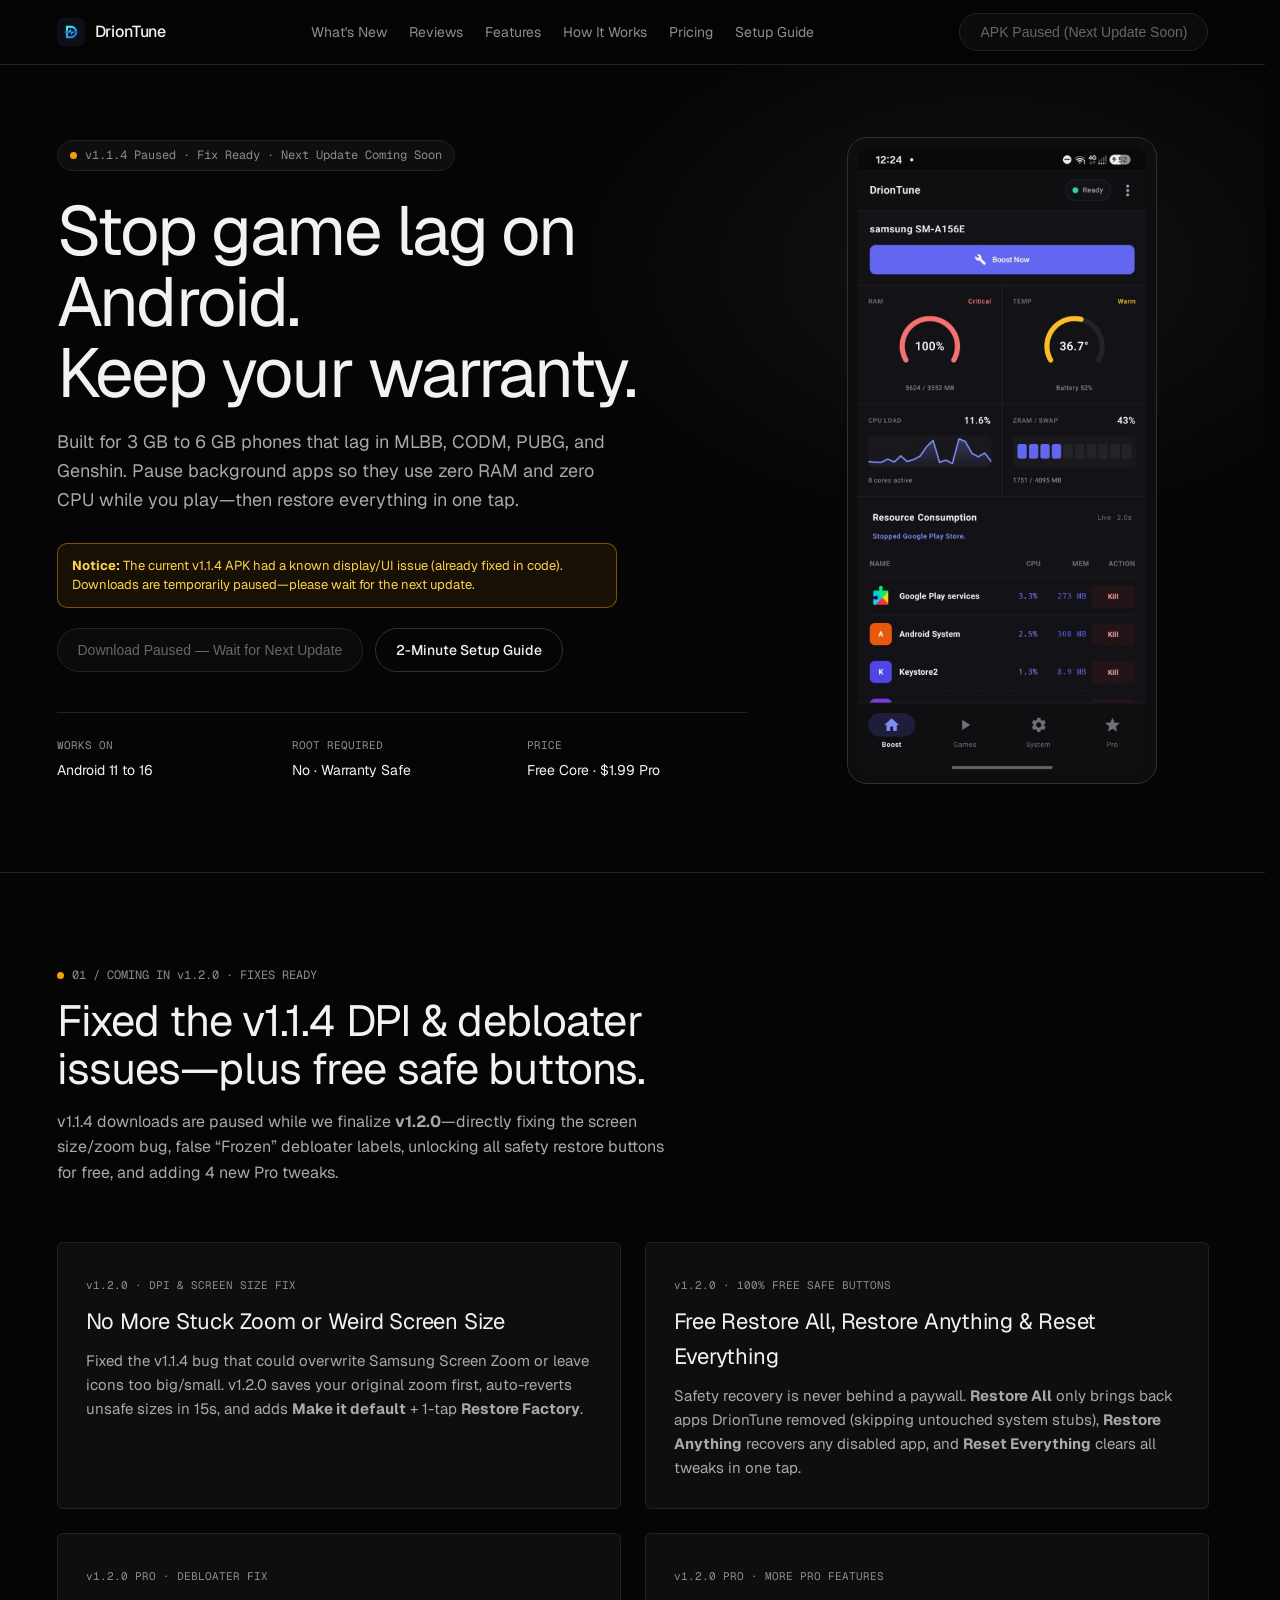
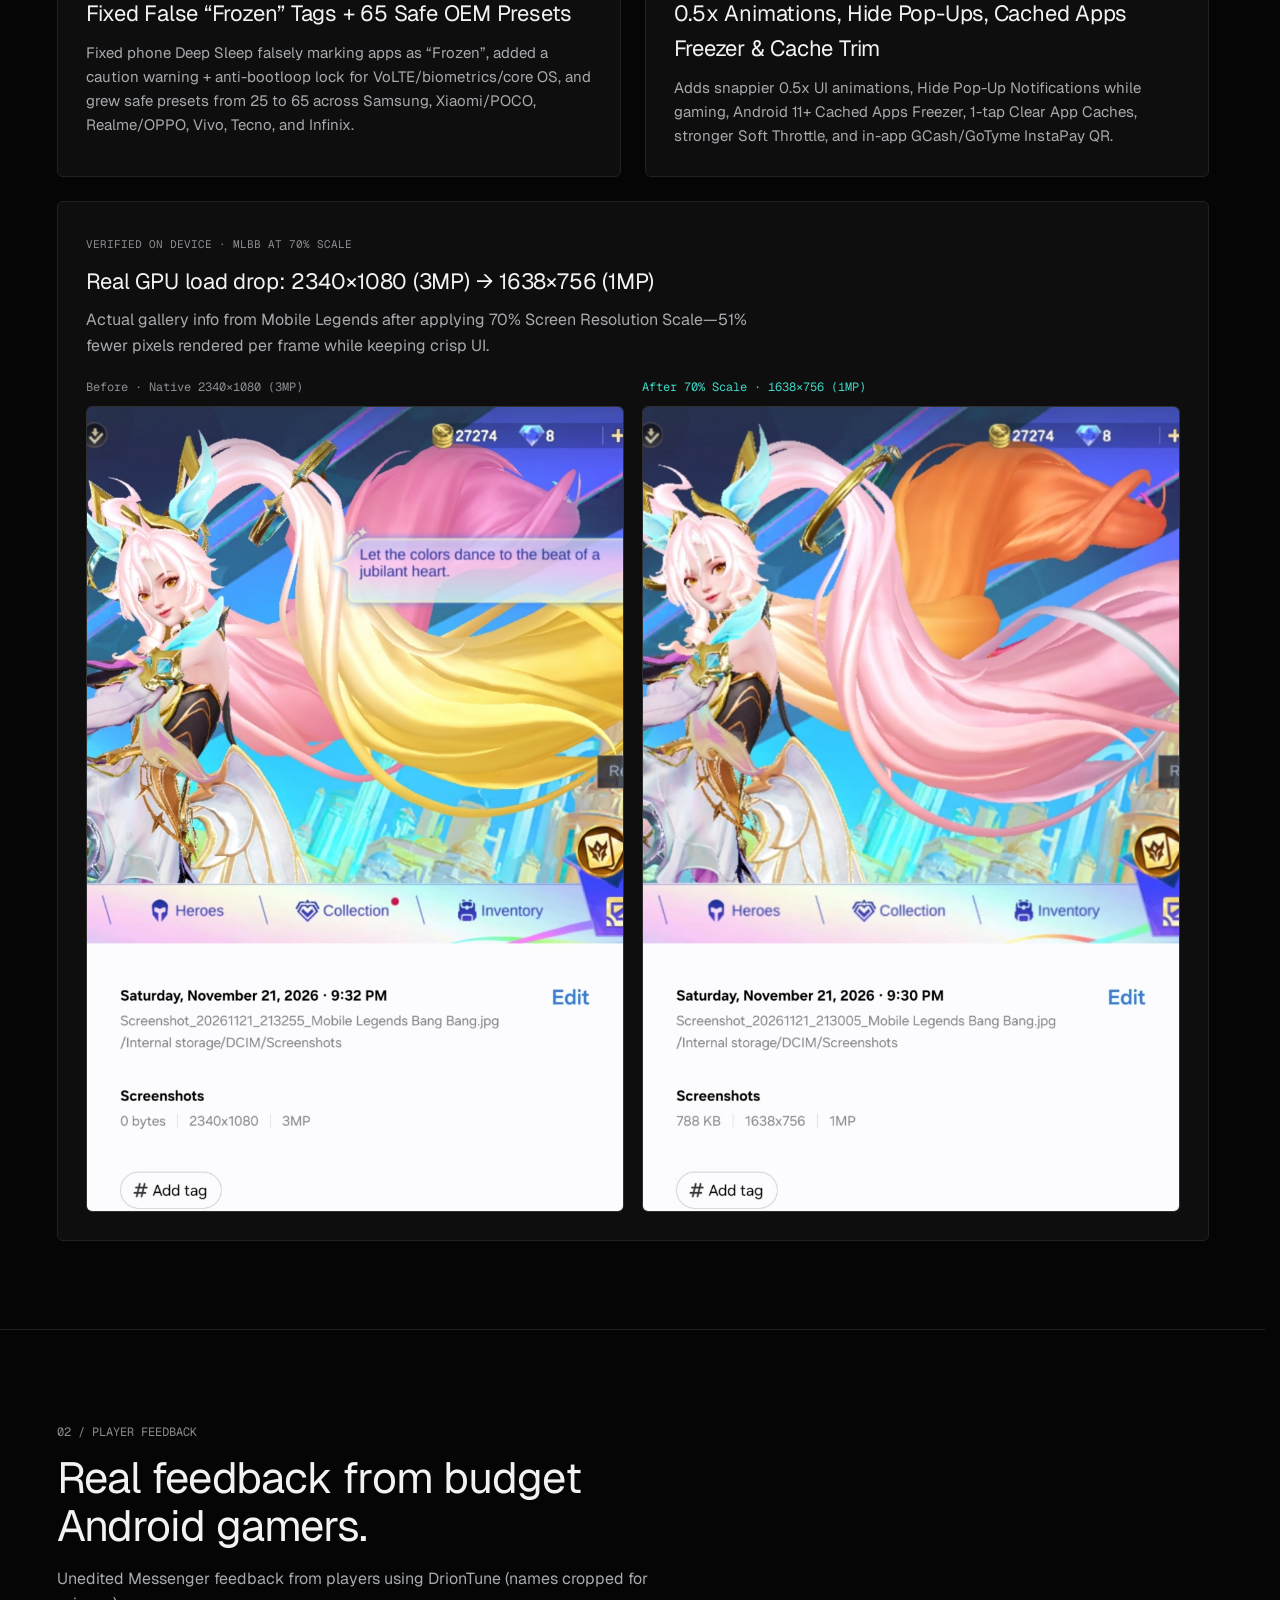
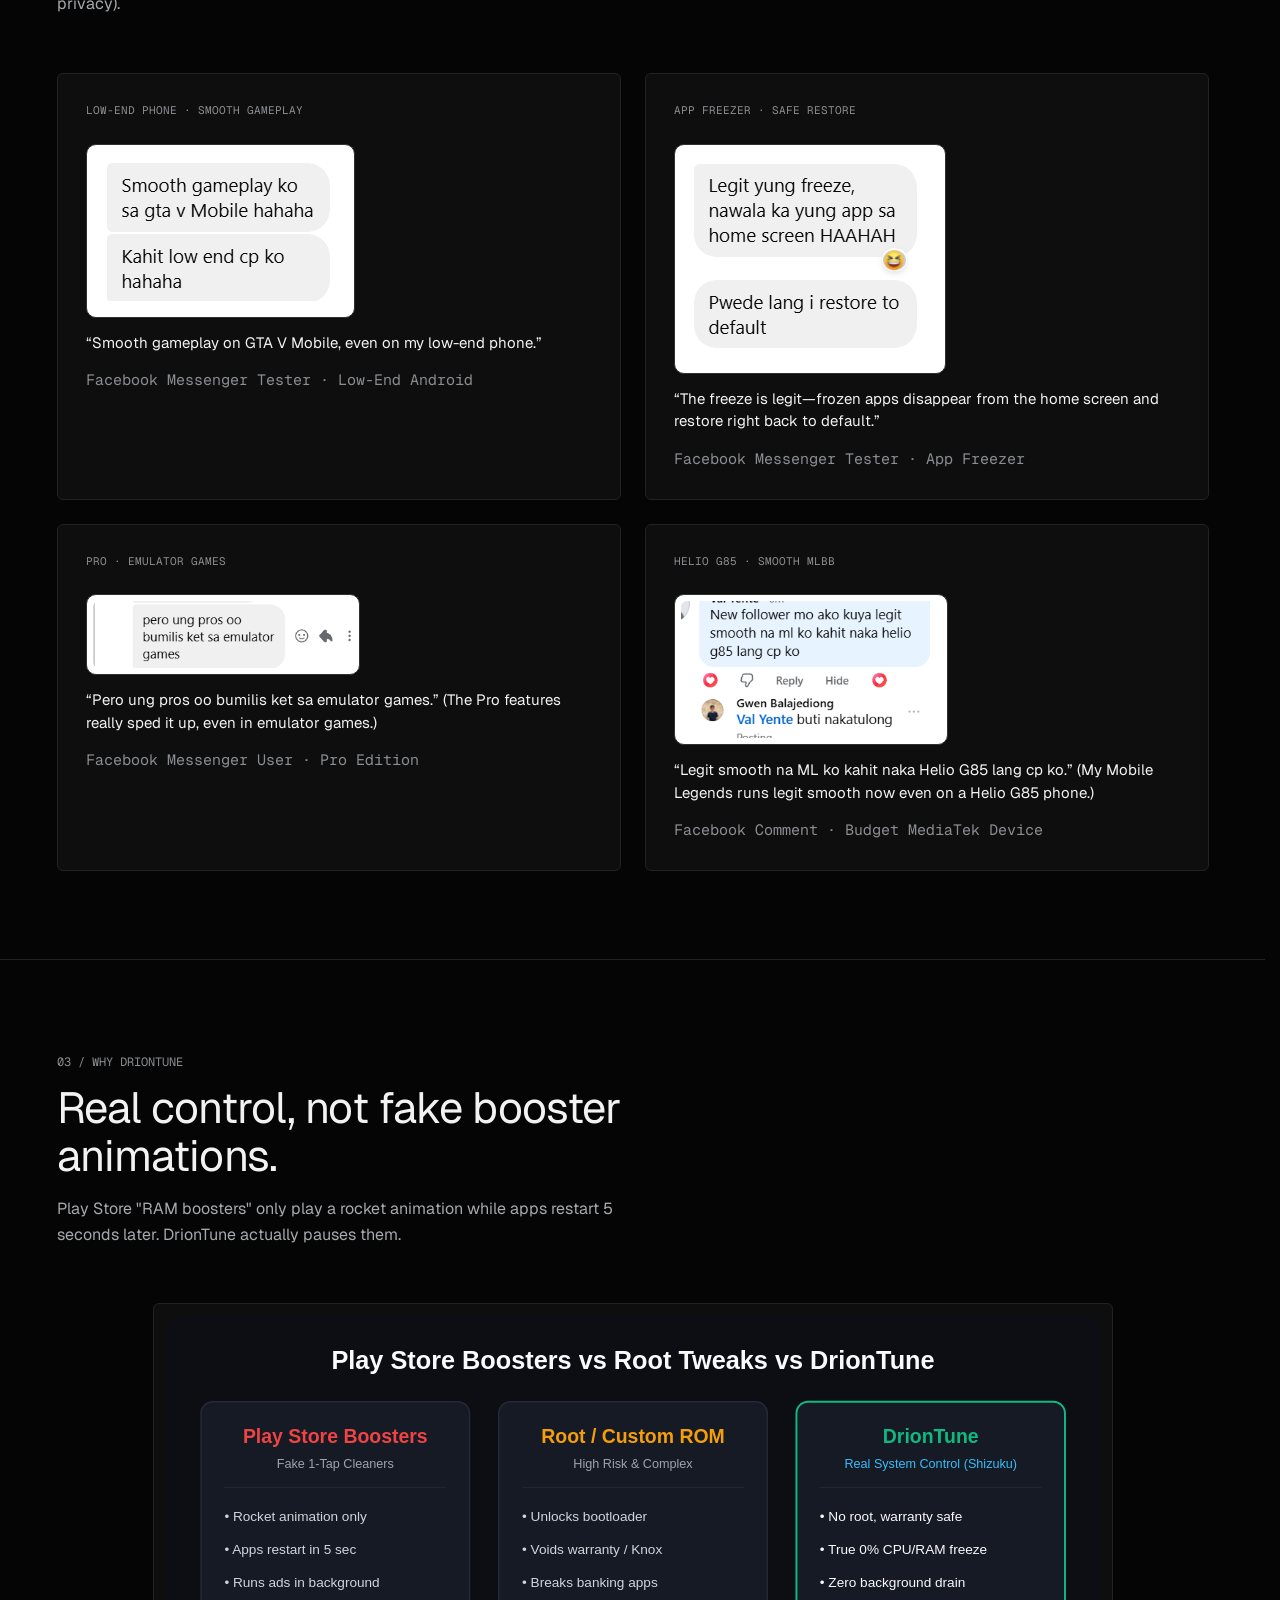
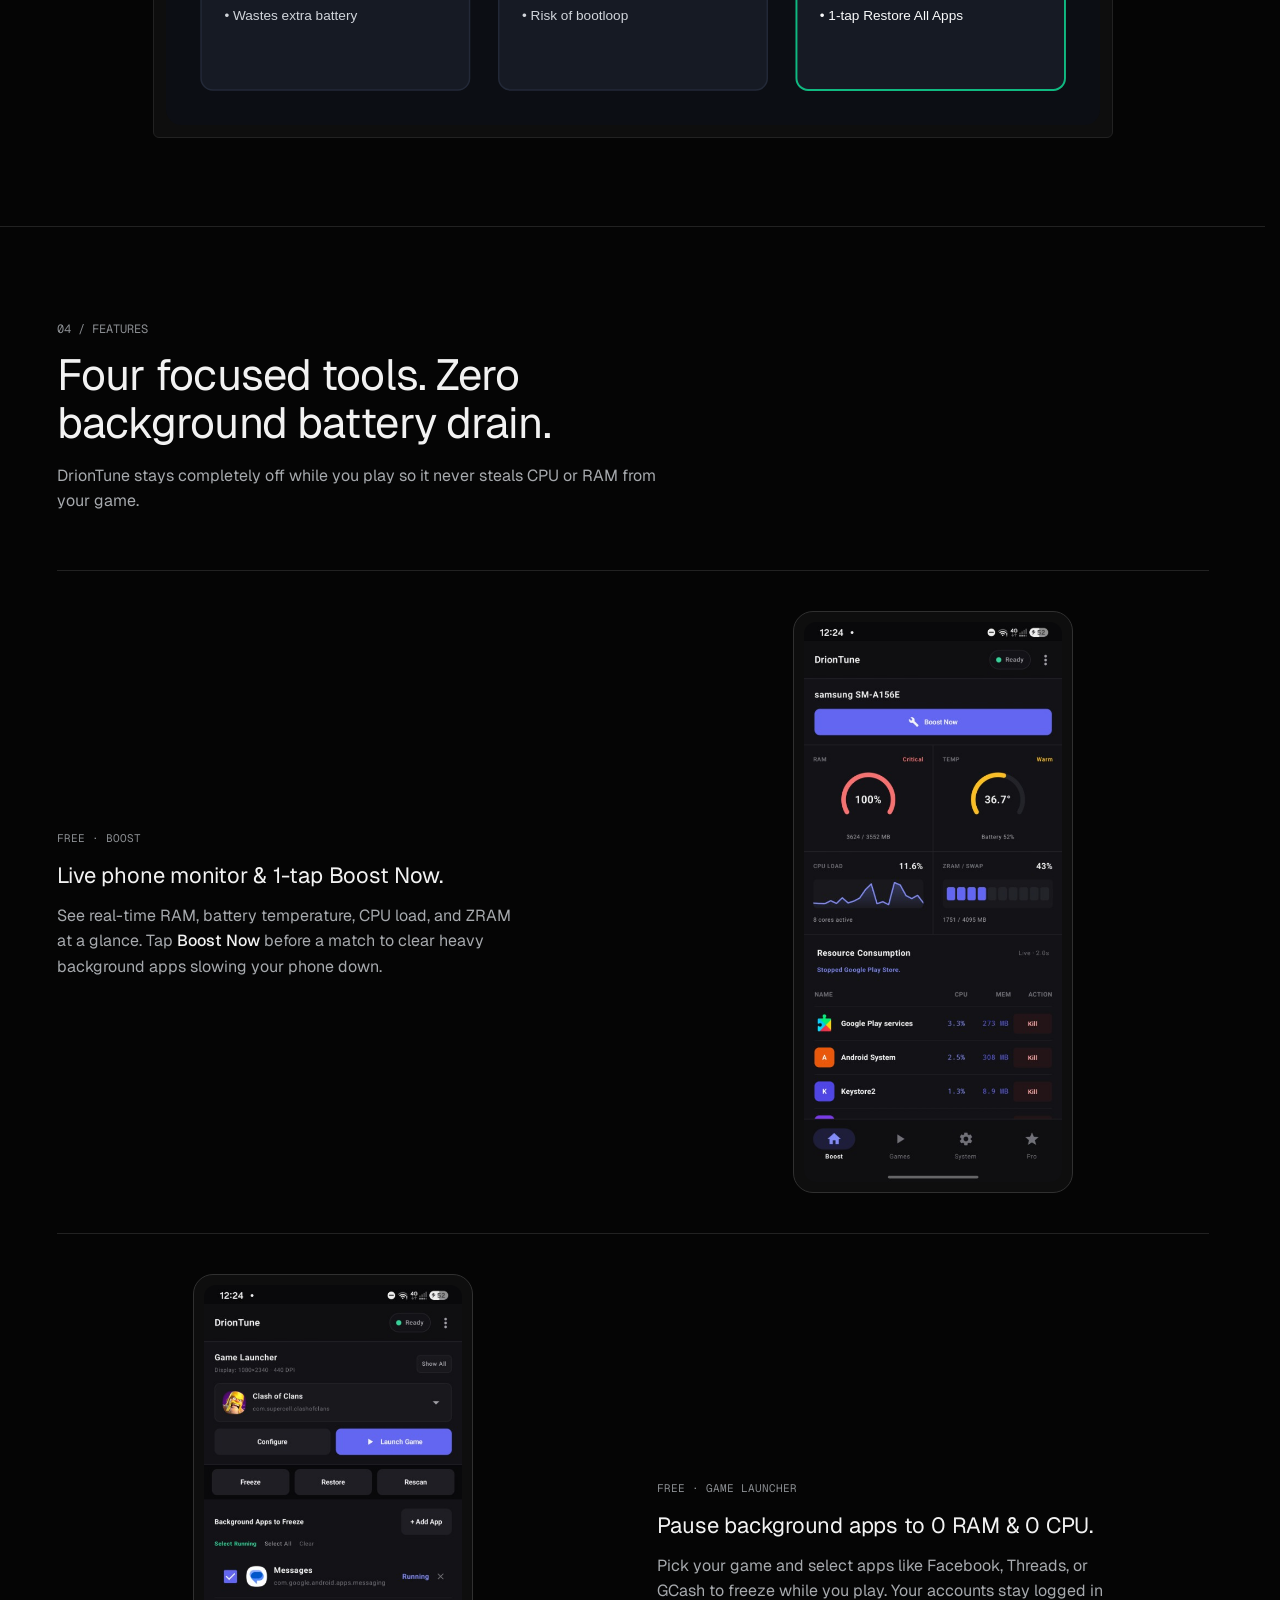
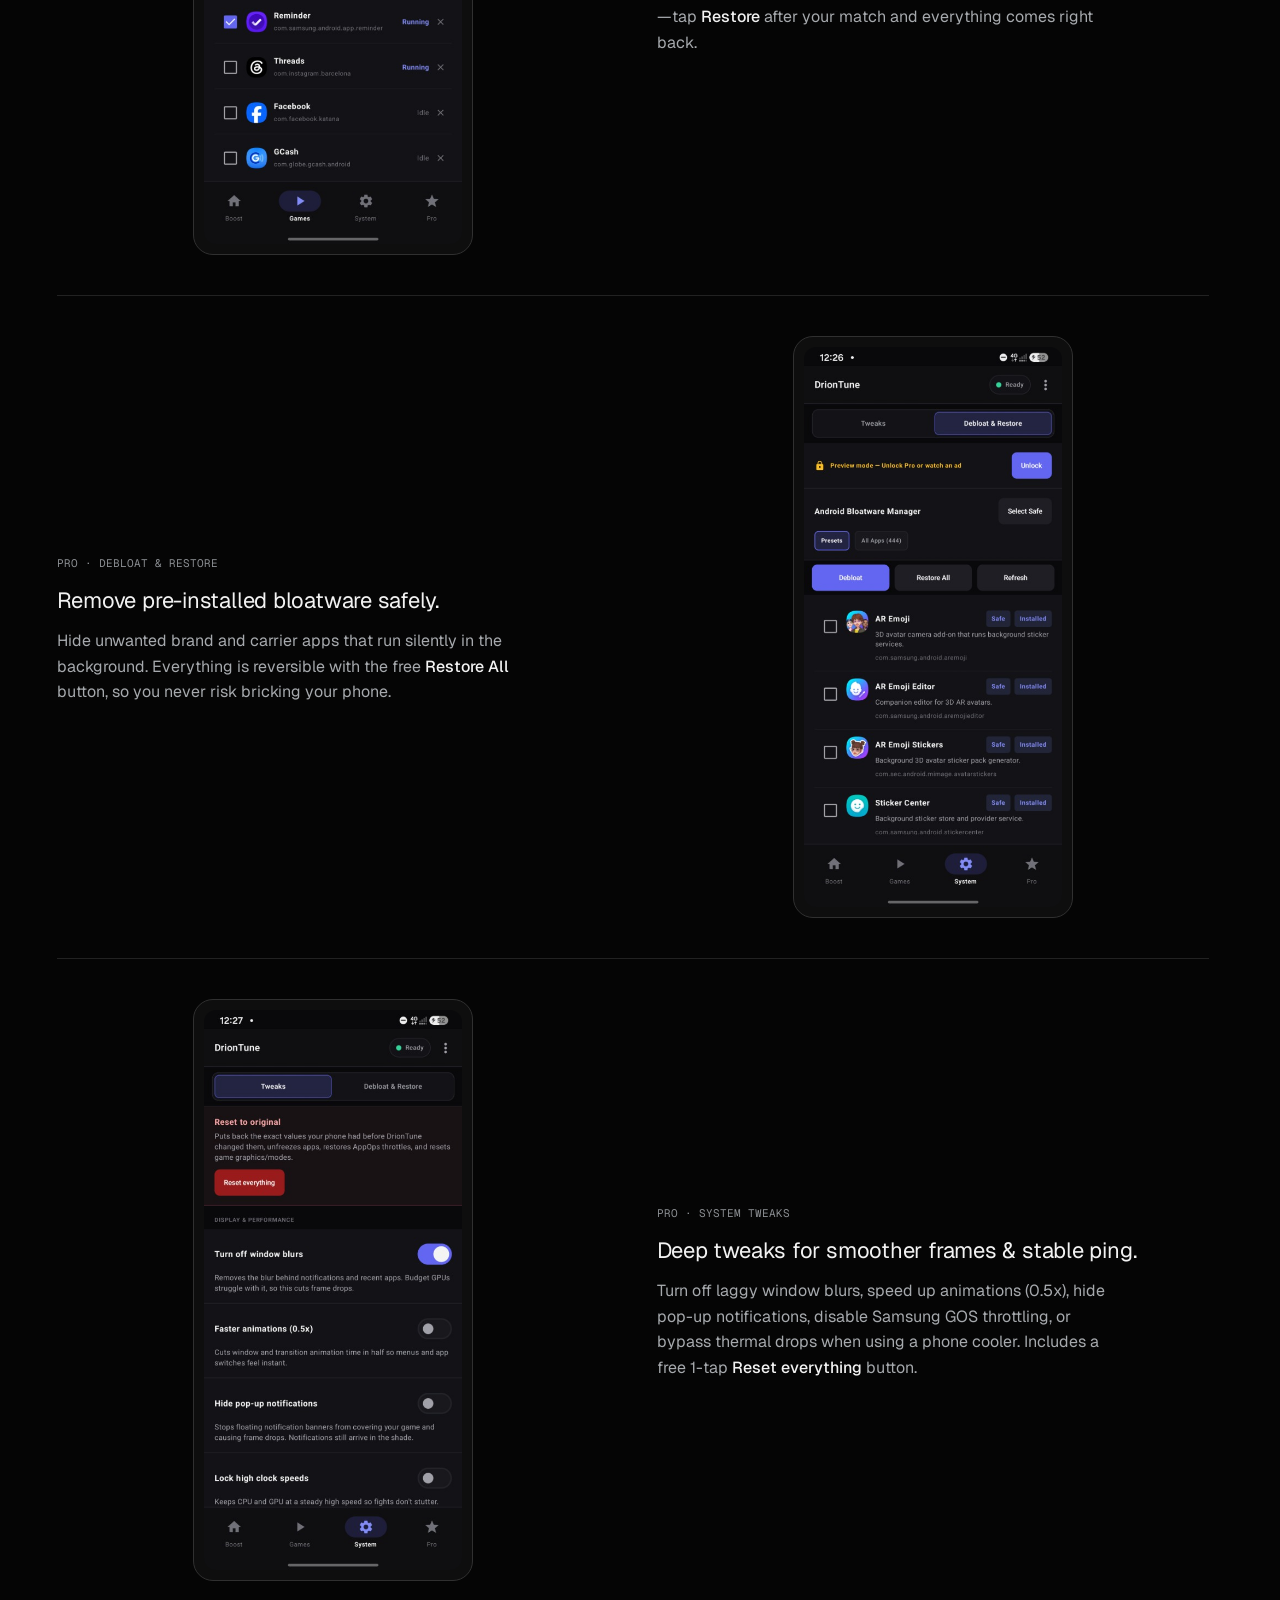
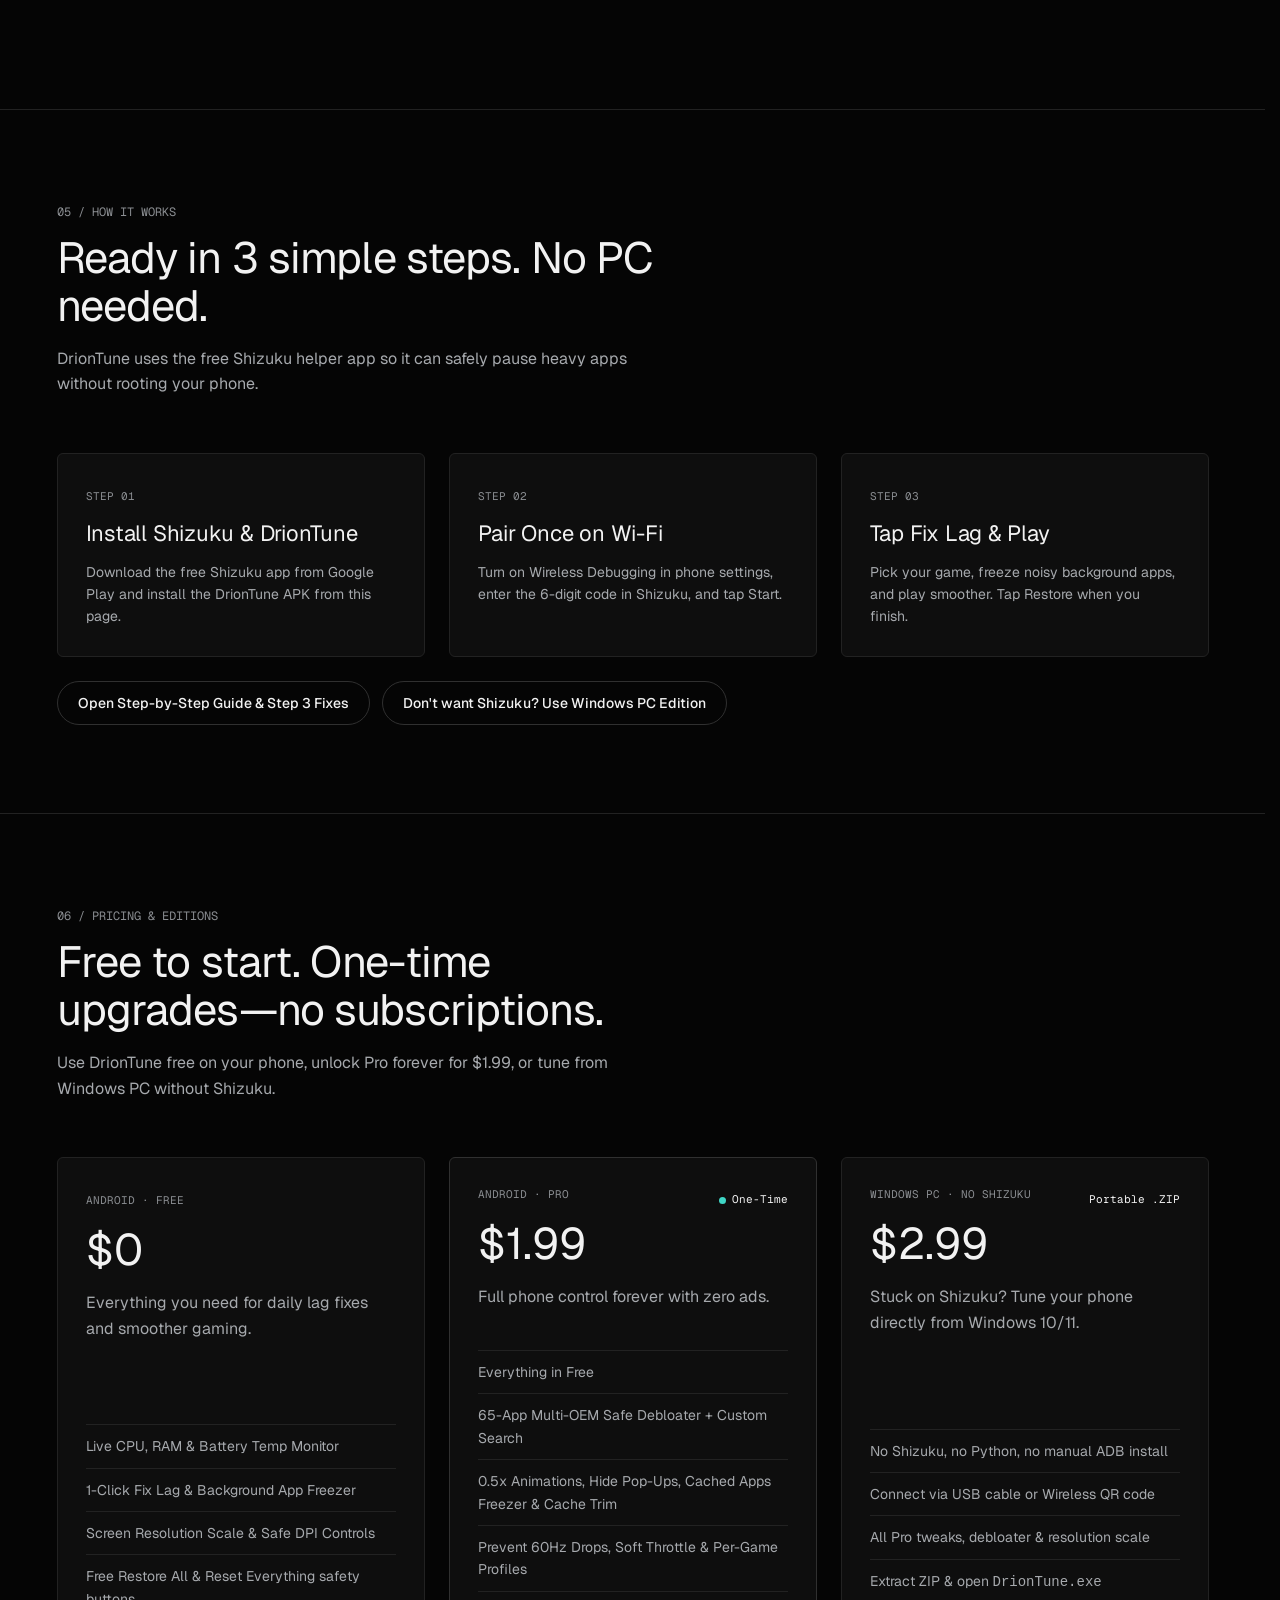
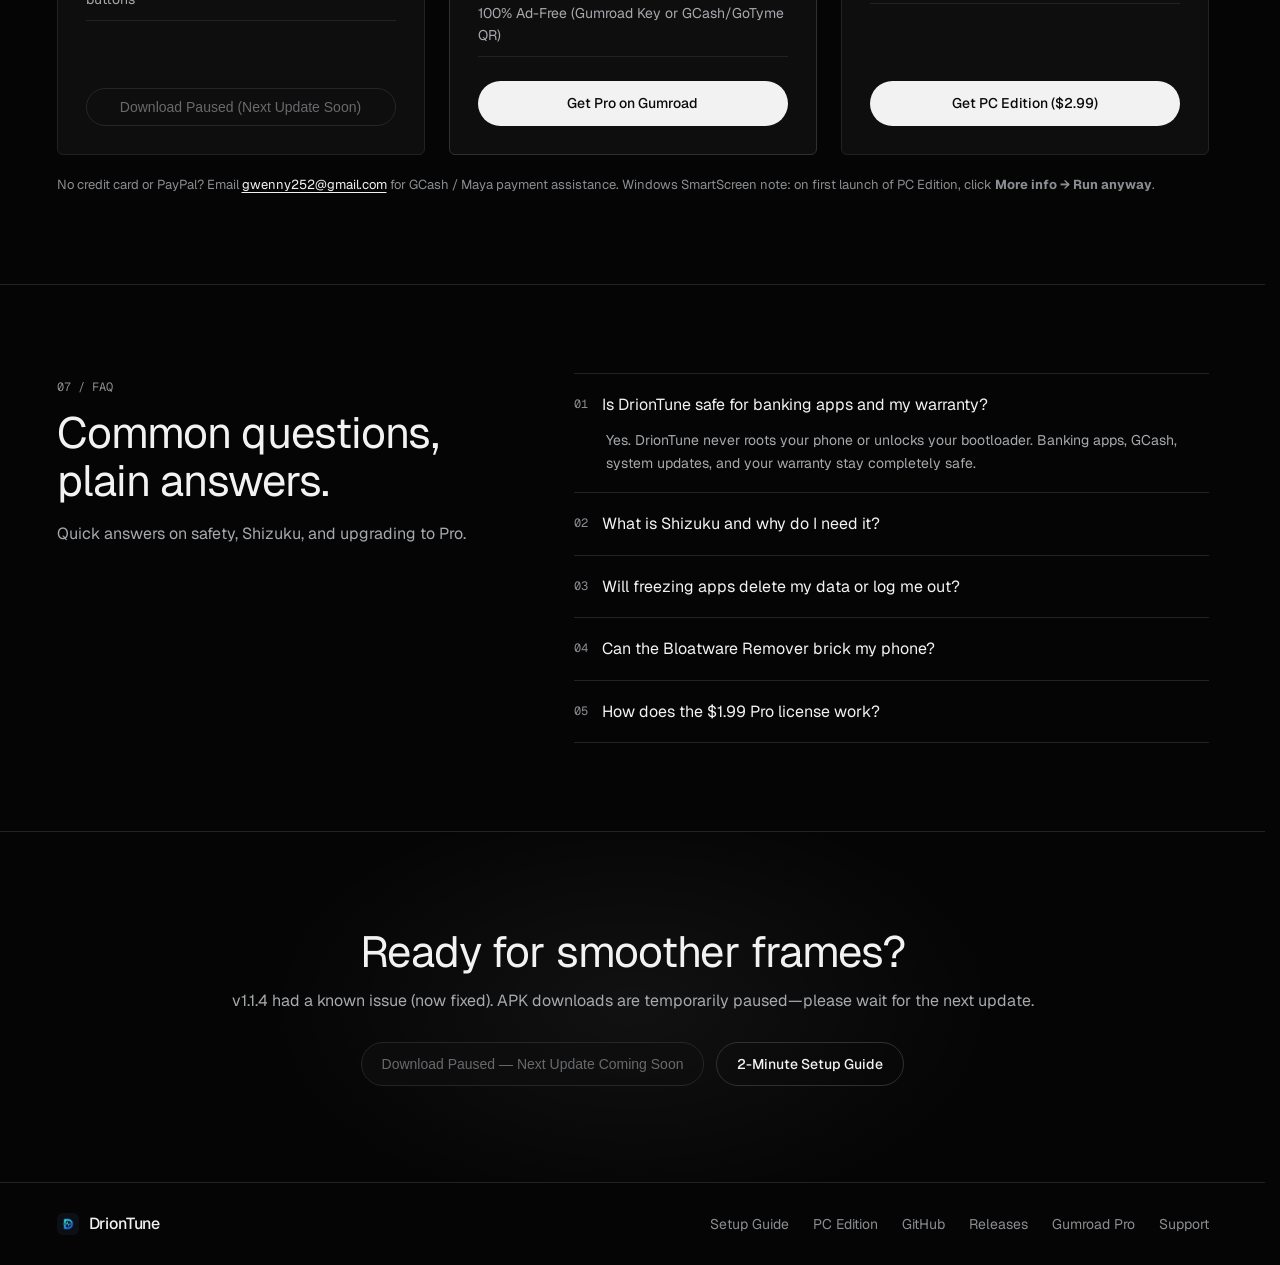
==== docs/index.html @ e7a4b184 "feat(landing): update UI screenshots, reorder sections for v1.2.0, and add player feedback" ====
﻿<!doctype html>
<html lang="en">
<head>
  <meta charset="utf-8" />
  <meta name="viewport" content="width=device-width, initial-scale=1" />
  <title>DrionTune — Stop Game Lag on Android Without Root</title>
  <meta name="description" content="Stop lag, stuttering, and background battery drain in MLBB, CODM, PUBG, and Genshin on Android 11–16. Pause background apps, remove bloatware, and boost FPS without root." />
  <meta name="robots" content="index, follow, max-image-preview:large, max-snippet:-1" />
  <meta name="appbuildersph-verification" content="9spze9i30upgais4jgy0nlxdtaiqwlvo" />
  <link rel="canonical" href="https://gwenz2.github.io/DrionTune/" />
  <link rel="icon" href="assets/icon.png" type="image/png" />

  <!-- Open Graph / Social Preview -->
  <meta property="og:type" content="website" />
  <meta property="og:site_name" content="DrionTune" />
  <meta property="og:title" content="DrionTune — Stop Game Lag on Android (No Root)" />
  <meta property="og:description" content="Pause background apps to 0 RAM & 0 CPU, remove bloatware safely, and boost gaming FPS on Android 11–16 without rooting your phone." />
  <meta property="og:url" content="https://gwenz2.github.io/DrionTune/" />
  <meta property="og:image" content="https://gwenz2.github.io/DrionTune/assets/dashboard.jpg" />

  <!-- Twitter / X Card -->
  <meta name="twitter:card" content="summary_large_image" />
  <meta name="twitter:title" content="DrionTune — Stop Game Lag on Android (No Root)" />
  <meta name="twitter:description" content="Pause background apps, remove bloatware safely, and boost gaming FPS on Android without root." />
  <meta name="twitter:image" content="https://gwenz2.github.io/DrionTune/assets/dashboard.jpg" />

  <link rel="preconnect" href="https://fonts.googleapis.com" />
  <link rel="preconnect" href="https://fonts.gstatic.com" crossorigin />
  <link href="https://fonts.googleapis.com/css2?family=Geist+Mono:wght@400;500&family=Geist:wght@400;500;600&display=swap" rel="stylesheet" />
  <link rel="stylesheet" href="styles.css" />

  <!-- Structured Data (SEO / AEO / GEO) -->
  <script type="application/ld+json">
  {
    "@context": "https://schema.org",
    "@graph": [
      {
        "@type": "SoftwareApplication",
        "name": "DrionTune",
        "alternateName": "DrionTune Android Performance Suite",
        "url": "https://gwenz2.github.io/DrionTune/",
        "downloadUrl": "https://github.com/gwenz2/DrionTune/releases/latest/download/DrionTune-v1.1.4.apk",
        "applicationCategory": "UtilitiesApplication",
        "operatingSystem": "Android 11+, Windows 10/11 (PC Edition)",
        "softwareVersion": "1.1.4",
        "description": "No-root Android performance and gaming booster powered by Shizuku. Freezes background apps to 0% CPU and 0 MB RAM, scales screen resolution up to 75% lower GPU load, removes bloatware safely, and monitors live CPU, RAM, ZRAM, and battery thermals.",
        "featureList": [
          "Live CPU, RAM, ZRAM, and battery thermal dashboard",
          "1-Click Fix Lag background process cleaner",
          "Game Launcher with true 0% CPU / 0 MB RAM background app freezer",
          "Screen Resolution Scale (90%, 80%, 70%, 50% Extreme) with 15s auto-revert",
          "Direct Shizuku shell connection fixing Step 3 on Realme, Redmi, POCO, Tecno, Infinix, and MediaTek devices",
          "Auto-detected Android games in Game Launcher with + Add missing game option",
          "FPS cap/frame pacing, ART shader pre-compile, and zero-RAM Restore notification",
          "Safe System Debloater with All Apps search (reversible without root)",
          "Pro tweaks: Prevent 60Hz display drops (on 90/120Hz panels), Soft background throttle (AppOps), Per-Game Auto Profiles, Samsung GOS disable, RAM Plus tuning, thermal override",
          "Windows PC Edition with bundled ADB (no Shizuku needed)"
        ],
        "offers": [
          {
            "@type": "Offer",
            "name": "DrionTune Android Free",
            "price": "0",
            "priceCurrency": "USD"
          },
          {
            "@type": "Offer",
            "name": "DrionTune Android Pro (One-Time)",
            "price": "1.99",
            "priceCurrency": "USD",
            "url": "https://gwennydev.gumroad.com/l/driontune-pro"
          },
          {
            "@type": "Offer",
            "name": "DrionTune Windows PC Edition (One-Time)",
            "price": "2.99",
            "priceCurrency": "USD",
            "url": "https://gwennydev.gumroad.com/l/driontunepc"
          }
        ],
        "author": {
          "@type": "Person",
          "name": "Gwen",
          "url": "https://github.com/gwenz2"
        }
      },
      {
        "@type": "FAQPage",
        "mainEntity": [
          {
            "@type": "Question",
            "name": "Does DrionTune require root or void my phone warranty?",
            "acceptedAnswer": {
              "@type": "Answer",
              "text": "No. DrionTune does not root your phone or unlock your bootloader. Banking apps, GCash, system updates, and your warranty stay completely safe."
            }
          },
          {
            "@type": "Question",
            "name": "What is Shizuku and why do I need it?",
            "acceptedAnswer": {
              "@type": "Answer",
              "text": "Android blocks regular apps from pausing other apps or tuning system performance. Shizuku is a free, trusted helper app that gives DrionTune temporary permission without root. Setup takes under 2 minutes, or you can use DrionTune PC Edition via USB without Shizuku."
            }
          },
          {
            "@type": "Question",
            "name": "Can the Bloatware Remover break my phone?",
            "acceptedAnswer": {
              "@type": "Answer",
              "text": "No. DrionTune only hides bloatware for your user profile without touching core Android system files, and any removed app can be restored in one tap."
            }
          },
          {
            "@type": "Question",
            "name": "Will I lose my logins or data when I freeze apps?",
            "acceptedAnswer": {
              "@type": "Answer",
              "text": "No. Freezing only pauses apps while you play so they stop eating RAM and CPU. Tap Restore All Apps after gaming and your apps, accounts, and notifications return right away."
            }
          },
          {
            "@type": "Question",
            "name": "How does the $1.99 Pro license work?",
            "acceptedAnswer": {
              "@type": "Answer",
              "text": "Pay $1.99 once on Gumroad (no monthly subscription) to get a license key. Paste the key inside DrionTune to permanently unlock Bloatware Remover, System Tweaks, and ad-free mode."
            }
          }
        ]
      }
    ]
  }
  </script>
</head>
<body>
  <header class="nav-wrap">
    <div class="container nav">
      <a href="#top" class="brand">
        <img src="assets/icon.png" alt="DrionTune icon" width="28" height="28" />
        <span>DrionTune</span>
      </a>
      <nav class="nav-links" aria-label="Primary">
        <a href="#whats-new">What's New</a>
        <a href="#feedback">Reviews</a>
        <a href="#features">Features</a>
        <a href="#how-it-works">How It Works</a>
        <a href="#pricing">Pricing</a>
        <a href="guide.html">Setup Guide</a>
      </nav>
      <button type="button" class="btn btn-disabled" disabled aria-disabled="true">APK Paused (Next Update Soon)</button>
    </div>
  </header>

  <main id="top">
    <!-- Hero -->
    <section class="hero">
      <div class="container hero-grid">
        <div class="hero-copy">
          <div class="status-pill">
            <span class="live-dot warn" aria-hidden="true"></span>
            <span>v1.1.4 Paused · Fix Ready · Next Update Coming Soon</span>
          </div>
          <h1>Stop game lag on Android.<br />Keep your warranty.</h1>
          <p class="lead">
            Built for 3 GB to 6 GB phones that lag in MLBB, CODM, PUBG, and Genshin. Pause background apps so they use
            zero RAM and zero CPU while you play—then restore everything in one tap.
          </p>
          <p class="update-notice" role="status">
            <strong>Notice:</strong> The current v1.1.4 APK had a known display/UI issue (already fixed in code). Downloads are temporarily paused—please wait for the next update.
          </p>
          <div class="actions">
            <button type="button" class="btn btn-disabled" disabled aria-disabled="true">
              Download Paused — Wait for Next Update
            </button>
            <a class="btn btn-secondary" href="guide.html">
              2-Minute Setup Guide
            </a>
          </div>
          <dl class="facts-row">
            <div>
              <dt>Works On</dt>
              <dd>Android 11 to 16</dd>
            </div>
            <div>
              <dt>Root Required</dt>
              <dd>No · Warranty Safe</dd>
            </div>
            <div>
              <dt>Price</dt>
              <dd>Free Core · $1.99 Pro</dd>
            </div>
          </dl>
        </div>
        <div class="hero-media">
          <div class="device-frame">
            <img src="assets/dashboard.jpg" alt="DrionTune Dashboard showing live CPU, RAM, battery temperature, and 1-Click Fix Lag button" width="310" height="660" />
          </div>
        </div>
      </div>
    </section>

    <!-- 01 / What's New: Upcoming v1.2.0 -->
    <section id="whats-new" class="section">
      <div class="container">
        <div class="section-head">
          <span class="eyebrow"><span class="live-dot warn" style="margin-right: 8px;" aria-hidden="true"></span>01 / COMING IN v1.2.0 · FIXES READY</span>
          <h2>Fixed the v1.1.4 DPI &amp; debloater issues—plus free safe buttons.</h2>
          <p>v1.1.4 downloads are paused while we finalize <strong>v1.2.0</strong>—directly fixing the screen size/zoom bug, false &ldquo;Frozen&rdquo; debloater labels, unlocking all safety restore buttons for free, and adding 4 new Pro tweaks.</p>
        </div>
        <div class="grid-2x2">
          <article class="panel-card">
            <span class="mono-tag">v1.2.0 · DPI &amp; SCREEN SIZE FIX</span>
            <h3>No More Stuck Zoom or Weird Screen Size</h3>
            <p>Fixed the v1.1.4 bug that could overwrite Samsung Screen Zoom or leave icons too big/small. v1.2.0 saves your original zoom first, auto-reverts unsafe sizes in 15s, and adds <strong>Make it default</strong> + 1-tap <strong>Restore Factory</strong>.</p>
          </article>
          <article class="panel-card">
            <span class="mono-tag">v1.2.0 · 100% FREE SAFE BUTTONS</span>
            <h3>Free Restore All, Restore Anything &amp; Reset Everything</h3>
            <p>Safety recovery is never behind a paywall. <strong>Restore All</strong> only brings back apps DrionTune removed (skipping untouched system stubs), <strong>Restore Anything</strong> recovers any disabled app, and <strong>Reset Everything</strong> clears all tweaks in one tap.</p>
          </article>
          <article class="panel-card">
            <span class="mono-tag">v1.2.0 PRO · DEBLOATER FIX</span>
            <h3>Fixed False &ldquo;Frozen&rdquo; Tags + 65 Safe OEM Presets</h3>
            <p>Fixed phone Deep Sleep falsely marking apps as &ldquo;Frozen&rdquo;, added a caution warning + anti-bootloop lock for VoLTE/biometrics/core OS, and grew safe presets from 25 to 65 across Samsung, Xiaomi/POCO, Realme/OPPO, Vivo, Tecno, and Infinix.</p>
          </article>
          <article class="panel-card">
            <span class="mono-tag">v1.2.0 PRO · MORE PRO FEATURES</span>
            <h3>0.5x Animations, Hide Pop-Ups, Cached Apps Freezer &amp; Cache Trim</h3>
            <p>Adds snappier 0.5x UI animations, Hide Pop-Up Notifications while gaming, Android 11+ Cached Apps Freezer, 1-tap Clear App Caches, stronger Soft Throttle, and in-app GCash/GoTyme InstaPay QR.</p>
          </article>
        </div>

        <div class="res-proof panel-card">
          <div class="res-proof-head">
            <span class="mono-tag">VERIFIED ON DEVICE · MLBB AT 70% SCALE</span>
            <h3>Real GPU load drop: 2340×1080 (3MP) → 1638×756 (1MP)</h3>
            <p>Actual gallery info from Mobile Legends after applying 70% Screen Resolution Scale—51% fewer pixels rendered per frame while keeping crisp UI.</p>
          </div>
          <div class="res-proof-grid">
            <figure class="res-proof-item">
              <figcaption>Before · Native 2340×1080 (3MP)</figcaption>
              <img src="assets/native.jpg" alt="Mobile Legends native resolution 2340x1080 3MP" loading="lazy" />
            </figure>
            <figure class="res-proof-item">
              <figcaption class="accent">After 70% Scale · 1638×756 (1MP)</figcaption>
              <img src="assets/scaled.jpg" alt="Mobile Legends scaled resolution 1638x756 1MP" loading="lazy" />
            </figure>
          </div>
        </div>
      </div>
    </section>

    <!-- 02 / Real Player Feedback -->
    <section id="feedback" class="section">
      <div class="container">
        <div class="section-head">
          <span class="eyebrow">02 / PLAYER FEEDBACK</span>
          <h2>Real feedback from budget Android gamers.</h2>
          <p>Unedited Messenger feedback from players using DrionTune (names cropped for privacy).</p>
        </div>
        <div class="grid-2x2">
          <article class="panel-card proof-card">
            <span class="mono-tag">LOW-END PHONE · SMOOTH GAMEPLAY</span>
            <div class="proof-shot">
              <img src="assets/proof-lowend.png" alt="Player Messenger feedback: Smooth gameplay on low-end phone" width="255" height="160" loading="lazy" />
            </div>
            <p class="proof-quote">“Smooth gameplay on GTA V Mobile, even on my low-end phone.”</p>
            <p class="proof-meta">Facebook Messenger Tester · Low-End Android</p>
          </article>
          <article class="panel-card proof-card">
            <span class="mono-tag">APP FREEZER · SAFE RESTORE</span>
            <div class="proof-shot">
              <img src="assets/proof-freeze.png" alt="Player Messenger feedback: Legit freeze, easy restore to default" width="258" height="216" loading="lazy" />
            </div>
            <p class="proof-quote">“The freeze is legit—frozen apps disappear from the home screen and restore right back to default.”</p>
            <p class="proof-meta">Facebook Messenger Tester · App Freezer</p>
          </article>
          <article class="panel-card proof-card">
            <span class="mono-tag">PRO · EMULATOR GAMES</span>
            <div class="proof-shot">
              <img src="assets/proof-emulator.png" alt="Player feedback: Pro features sped up even emulator games" width="260" height="72" loading="lazy" />
            </div>
            <p class="proof-quote">“Pero ung pros oo bumilis ket sa emulator games.” <span style="color: var(--dp-color-muted);">(The Pro features really sped it up, even in emulator games.)</span></p>
            <p class="proof-meta">Facebook Messenger User · Pro Edition</p>
          </article>
          <article class="panel-card proof-card">
            <span class="mono-tag">HELIO G85 · SMOOTH MLBB</span>
            <div class="proof-shot">
              <img src="assets/proof-heliog85.png" alt="Player comment: Legit smooth Mobile Legends even on Helio G85 phone" width="260" height="136" loading="lazy" />
            </div>
            <p class="proof-quote">“Legit smooth na ML ko kahit naka Helio G85 lang cp ko.” <span style="color: var(--dp-color-muted);">(My Mobile Legends runs legit smooth now even on a Helio G85 phone.)</span></p>
            <p class="proof-meta">Facebook Comment · Budget MediaTek Device</p>
          </article>
        </div>
      </div>
    </section>

    <!-- 03 / Why DrionTune (Comparison) -->
    <section id="comparison" class="section">
      <div class="container">
        <div class="section-head">
          <span class="eyebrow">03 / WHY DRIONTUNE</span>
          <h2>Real control, not fake booster animations.</h2>
          <p>Play Store "RAM boosters" only play a rocket animation while apps restart 5 seconds later. DrionTune actually pauses them.</p>
        </div>
        <div class="comparison-frame">
          <img src="assets/comparison.svg" alt="Comparison chart: Play Store Boosters vs Root Tweaks vs DrionTune" width="960" height="420" loading="lazy" />
        </div>
      </div>
    </section>

    <!-- 04 / Features (What It Does) -->
    <section id="features" class="section">
      <div class="container">
        <div class="section-head">
          <span class="eyebrow">04 / FEATURES</span>
          <h2>Four focused tools. Zero background battery drain.</h2>
          <p>DrionTune stays completely off while you play so it never steals CPU or RAM from your game.</p>
        </div>

        <div class="feature-row">
          <div class="feature-text">
            <span class="mono-tag">FREE · BOOST</span>
            <h3>Live phone monitor &amp; 1-tap Boost Now.</h3>
            <p>
              See real-time RAM, battery temperature, CPU load, and ZRAM at a glance. Tap <strong>Boost Now</strong>
              before a match to clear heavy background apps slowing your phone down.
            </p>
          </div>
          <div class="feature-visual">
            <div class="device-frame compact">
              <img src="assets/dashboard.jpg" alt="DrionTune Boost screen showing live RAM, temp, CPU load, ZRAM gauges, and Boost Now button" loading="lazy" />
            </div>
          </div>
        </div>

        <div class="feature-row reverse">
          <div class="feature-text">
            <span class="mono-tag">FREE · GAME LAUNCHER</span>
            <h3>Pause background apps to 0 RAM &amp; 0 CPU.</h3>
            <p>
              Pick your game and select apps like Facebook, Threads, or GCash to freeze while you play. Your accounts
              stay logged in—tap <strong>Restore</strong> after your match and everything comes right back.
            </p>
          </div>
          <div class="feature-visual">
            <div class="device-frame compact">
              <img src="assets/launcher1.jpg" alt="DrionTune Game Launcher with live Display DPI readout and background app freezer" loading="lazy" />
            </div>
          </div>
        </div>

        <div class="feature-row">
          <div class="feature-text">
            <span class="mono-tag">PRO · DEBLOAT &amp; RESTORE</span>
            <h3>Remove pre-installed bloatware safely.</h3>
            <p>
              Hide unwanted brand and carrier apps that run silently in the background. Everything is reversible with the
              free <strong>Restore All</strong> button, so you never risk bricking your phone.
            </p>
          </div>
          <div class="feature-visual">
            <div class="device-frame compact">
              <img src="assets/debloat.jpg" alt="DrionTune Android Bloatware Manager with Safe tags and free Restore All button" loading="lazy" />
            </div>
          </div>
        </div>

        <div class="feature-row reverse">
          <div class="feature-text">
            <span class="mono-tag">PRO · SYSTEM TWEAKS</span>
            <h3>Deep tweaks for smoother frames &amp; stable ping.</h3>
            <p>
              Turn off laggy window blurs, speed up animations (0.5x), hide pop-up notifications, disable Samsung GOS
              throttling, or bypass thermal drops when using a phone cooler. Includes a free 1-tap
              <strong>Reset everything</strong> button.
            </p>
          </div>
          <div class="feature-visual">
            <div class="device-frame compact">
              <img src="assets/tweaks.jpg" alt="DrionTune System Tweaks with Reset everything and 0.5x animations" loading="lazy" />
            </div>
          </div>
        </div>
      </div>
    </section>

    <!-- 05 / How It Works (Non-Dev Friendly) -->
    <section id="how-it-works" class="section">
      <div class="container">
        <div class="section-head">
          <span class="eyebrow">05 / HOW IT WORKS</span>
          <h2>Ready in 3 simple steps. No PC needed.</h2>
          <p>DrionTune uses the free Shizuku helper app so it can safely pause heavy apps without rooting your phone.</p>
        </div>
        <div class="steps-3">
          <article class="panel-card">
            <span class="mono-tag">STEP 01</span>
            <h3>Install Shizuku &amp; DrionTune</h3>
            <p>Download the free Shizuku app from Google Play and install the DrionTune APK from this page.</p>
          </article>
          <article class="panel-card">
            <span class="mono-tag">STEP 02</span>
            <h3>Pair Once on Wi-Fi</h3>
            <p>Turn on Wireless Debugging in phone settings, enter the 6-digit code in Shizuku, and tap Start.</p>
          </article>
          <article class="panel-card">
            <span class="mono-tag">STEP 03</span>
            <h3>Tap Fix Lag &amp; Play</h3>
            <p>Pick your game, freeze noisy background apps, and play smoother. Tap Restore when you finish.</p>
          </article>
        </div>
        <div class="actions" style="margin-top: 24px;">
          <a class="btn btn-secondary" href="guide.html">Open Step-by-Step Guide &amp; Step 3 Fixes</a>
          <a class="btn btn-secondary" href="#pc">Don't want Shizuku? Use Windows PC Edition</a>
        </div>
      </div>
    </section>

    <!-- 06 / Pricing & Editions (Android Free, Android Pro, Windows PC) -->
    <section id="pricing" class="section">
      <div class="container">
        <div class="section-head">
          <span class="eyebrow">06 / PRICING &amp; EDITIONS</span>
          <h2>Free to start. One-time upgrades—no subscriptions.</h2>
          <p>Use DrionTune free on your phone, unlock Pro forever for $1.99, or tune from Windows PC without Shizuku.</p>
        </div>
        <div class="pricing-grid-3">
          <div class="panel-card pricing-card">
            <div class="pricing-top">
              <span class="mono-tag">ANDROID · FREE</span>
              <div class="price">$0</div>
              <p>Everything you need for daily lag fixes and smoother gaming.</p>
            </div>
            <ul class="check-list">
              <li>Live CPU, RAM &amp; Battery Temp Monitor</li>
              <li>1-Click Fix Lag &amp; Background App Freezer</li>
              <li>Screen Resolution Scale &amp; Safe DPI Controls</li>
              <li>Free Restore All &amp; Reset Everything safety buttons</li>
            </ul>
            <button type="button" class="btn btn-disabled full" disabled aria-disabled="true">Download Paused (Next Update Soon)</button>
          </div>

          <div class="panel-card pricing-card featured">
            <div class="pricing-top">
              <div class="pro-head">
                <span class="mono-tag">ANDROID · PRO</span>
                <span class="live-badge"><span class="live-dot"></span>One-Time</span>
              </div>
              <div class="price">$1.99</div>
              <p>Full phone control forever with zero ads.</p>
            </div>
            <ul class="check-list">
              <li>Everything in Free</li>
              <li>65-App Multi-OEM Safe Debloater + Custom Search</li>
              <li>0.5x Animations, Hide Pop-Ups, Cached Apps Freezer &amp; Cache Trim</li>
              <li>Prevent 60Hz Drops, Soft Throttle &amp; Per-Game Profiles</li>
              <li>100% Ad-Free (Gumroad Key or GCash/GoTyme QR)</li>
            </ul>
            <a class="btn btn-primary full" href="https://gwennydev.gumroad.com/l/driontune-pro" target="_blank" rel="noopener">Get Pro on Gumroad</a>
          </div>

          <div id="pc" class="panel-card pricing-card">
            <div class="pricing-top">
              <div class="pro-head">
                <span class="mono-tag">WINDOWS PC · NO SHIZUKU</span>
                <span class="live-badge">Portable .ZIP</span>
              </div>
              <div class="price">$2.99</div>
              <p>Stuck on Shizuku? Tune your phone directly from Windows 10/11.</p>
            </div>
            <ul class="check-list">
              <li>No Shizuku, no Python, no manual ADB install</li>
              <li>Connect via USB cable or Wireless QR code</li>
              <li>All Pro tweaks, debloater &amp; resolution scale</li>
              <li>Extract ZIP &amp; open <code>DrionTune.exe</code></li>
            </ul>
            <a class="btn btn-primary full" href="https://gwennydev.gumroad.com/l/driontunepc" target="_blank" rel="noopener">Get PC Edition ($2.99)</a>
          </div>
        </div>
        <p class="pricing-footnote">
          No credit card or PayPal? Email <a class="inline-link" href="mailto:gwenny252@gmail.com">gwenny252@gmail.com</a> for GCash / Maya payment assistance. Windows SmartScreen note: on first launch of PC Edition, click <strong>More info → Run anyway</strong>.
        </p>
      </div>
    </section>

    <!-- 07 / Simple FAQ -->
    <section id="faq" class="section">
      <div class="container faq-layout">
        <div class="faq-intro">
          <span class="eyebrow">07 / FAQ</span>
          <h2>Common questions, plain answers.</h2>
          <p>Quick answers on safety, Shizuku, and upgrading to Pro.</p>
        </div>
        <div class="faq-list">
          <details open>
            <summary><span class="faq-num">01</span>Is DrionTune safe for banking apps and my warranty?</summary>
            <p>Yes. DrionTune never roots your phone or unlocks your bootloader. Banking apps, GCash, system updates, and your warranty stay completely safe.</p>
          </details>
          <details>
            <summary><span class="faq-num">02</span>What is Shizuku and why do I need it?</summary>
            <p>Android blocks normal apps from pausing other apps or changing performance settings. Shizuku is a free helper app that gives DrionTune safe permission without root. <a class="inline-link" href="guide.html">Read the 2-minute Setup Guide &amp; Step 3 fixes</a>, or use <a class="inline-link" href="#pc">DrionTune PC Edition</a> without Shizuku.</p>
          </details>
          <details>
            <summary><span class="faq-num">03</span>Will freezing apps delete my data or log me out?</summary>
            <p>No. Freezing only pauses apps while you game so they stop using RAM and CPU. Tap <strong>Restore All Apps</strong> afterward and your apps, logins, and notifications come right back.</p>
          </details>
          <details>
            <summary><span class="faq-num">04</span>Can the Bloatware Remover brick my phone?</summary>
            <p>No. Core Android system apps are protected, and bloatware is only hidden for your user profile—you can restore any app in one tap.</p>
          </details>
          <details>
            <summary><span class="faq-num">05</span>How does the $1.99 Pro license work?</summary>
            <p>Pay once on Gumroad to receive a license key. Paste it inside DrionTune's Pro dialog to permanently unlock Bloatware Remover, Tweaks, and ad-free mode—no monthly fee.</p>
          </details>
        </div>
      </div>
    </section>

    <!-- Closing CTA -->
    <section class="closing">
      <div class="container closing-box">
        <h2>Ready for smoother frames?</h2>
        <p>v1.1.4 had a known issue (now fixed). APK downloads are temporarily paused—please wait for the next update.</p>
        <div class="actions center">
          <button type="button" class="btn btn-disabled" disabled aria-disabled="true">Download Paused — Next Update Coming Soon</button>
          <a class="btn btn-secondary" href="guide.html">2-Minute Setup Guide</a>
        </div>
      </div>
    </section>
  </main>

  <footer class="footer">
    <div class="container footer-inner">
      <div class="brand">
        <img src="assets/icon.png" alt="DrionTune icon" width="22" height="22" />
        <span>DrionTune</span>
      </div>
      <div class="footer-links">
        <a href="guide.html">Setup Guide</a>
        <a href="#pc">PC Edition</a>
        <a href="https://github.com/gwenz2/DrionTune" target="_blank" rel="noopener">GitHub</a>
        <a href="https://github.com/gwenz2/DrionTune/releases" target="_blank" rel="noopener">Releases</a>
        <a href="https://gwennydev.gumroad.com/l/driontune-pro" target="_blank" rel="noopener">Gumroad Pro</a>
        <a href="mailto:gwenny252@gmail.com">Support</a>
      </div>
    </div>
  </footer>
</body>
</html>
---- docs/styles.css ----
:root {
  --dp-color-ground: #050505;
  --dp-color-panel: #0e0e0e;
  --dp-color-hairline: #222222;
  --dp-color-hairline-2: #303030;
  --dp-color-bright: #f2f2f2;
  --dp-color-read: #a6a9ad;
  --dp-color-meta: #8a8d91;
  --dp-color-live: #3fd6c6;
  --dp-color-inverse-ink: #0a0a0a;
  --dp-typography-face: "Geist", "Helvetica Neue", Arial, sans-serif;
  --dp-typography-mono: "Geist Mono", "SFMono-Regular", Menlo, monospace;
  --dp-spacing-max: 1200px;
  --dp-radius-panel: 6px;
  --dp-radius-pill: 999px;
  --dp-motion-duration: 120ms;
  --dp-motion-ease: ease-out;
}

*, *::before, *::after { box-sizing: border-box; }

html {
  scroll-behavior: smooth;
  scrollbar-gutter: stable;
  overflow-x: clip;
}

body {
  margin: 0;
  background: var(--dp-color-ground);
  color: var(--dp-color-read);
  font-family: var(--dp-typography-face);
  font-size: 16px;
  line-height: 1.6;
  overflow-x: clip;
  -webkit-font-smoothing: antialiased;
}

img { display: block; max-width: 100%; height: auto; }
a { color: inherit; text-decoration: none; }

.container {
  width: 100%;
  max-width: var(--dp-spacing-max);
  margin: 0 auto;
  padding: 0 24px;
}

/* Nav */
.nav-wrap {
  position: sticky;
  top: 0;
  z-index: 20;
  background: rgba(5, 5, 5, 0.92);
  border-bottom: 1px solid var(--dp-color-hairline);
}
.nav {
  height: 64px;
  display: flex;
  align-items: center;
  justify-content: space-between;
  gap: 20px;
}
.brand {
  display: inline-flex;
  align-items: center;
  gap: 10px;
  color: var(--dp-color-bright);
  font-weight: 500;
  letter-spacing: -0.01em;
  white-space: nowrap;
  flex-shrink: 0;
}
.brand img { border-radius: 6px; flex-shrink: 0; }
.nav .btn { white-space: nowrap; flex-shrink: 0; }
.nav-links {
  display: flex;
  gap: 22px;
  font-size: 14px;
  color: var(--dp-color-meta);
  white-space: nowrap;
}
.nav-links a:hover,
.nav-links a[aria-current="page"] { color: var(--dp-color-bright); }

/* Buttons */
.btn {
  display: inline-flex;
  align-items: center;
  justify-content: center;
  padding: 10px 20px;
  border-radius: var(--dp-radius-pill);
  font-size: 14px;
  font-weight: 500;
  border: 1px solid transparent;
  transition: background var(--dp-motion-duration) var(--dp-motion-ease),
              border-color var(--dp-motion-duration) var(--dp-motion-ease);
}
.btn-primary {
  background: var(--dp-color-bright);
  color: var(--dp-color-inverse-ink);
}
.btn-primary:hover { background: #ffffff; }
.btn-secondary {
  background: transparent;
  color: var(--dp-color-bright);
  border-color: var(--dp-color-hairline-2);
}
.btn-secondary:hover { border-color: var(--dp-color-bright); }
.btn-disabled,
.btn:disabled {
  background: var(--dp-color-panel);
  color: var(--dp-color-meta);
  border-color: var(--dp-color-hairline-2);
  cursor: not-allowed;
  pointer-events: none;
  opacity: 0.72;
}
.btn.full { width: 100%; }

/* Hero */
.hero {
  padding: 72px 0 88px;
  background: radial-gradient(600px 380px at 78% 25%, rgba(255, 255, 255, 0.06), transparent 70%);
  border-bottom: 1px solid var(--dp-color-hairline);
}
.hero-grid {
  display: grid;
  grid-template-columns: 1.25fr 0.75fr;
  gap: 48px;
  align-items: center;
}
.status-pill {
  display: inline-flex;
  align-items: center;
  gap: 8px;
  padding: 5px 12px;
  border: 1px solid var(--dp-color-hairline);
  border-radius: var(--dp-radius-pill);
  background: var(--dp-color-panel);
  font-family: var(--dp-typography-mono);
  font-size: 12px;
  color: var(--dp-color-meta);
  margin-bottom: 24px;
}
.live-dot {
  width: 7px;
  height: 7px;
  border-radius: 50%;
  background: var(--dp-color-live);
  display: inline-block;
}
.live-dot.warn { background: #f59e0b; }
.update-notice {
  max-width: 560px;
  margin: 0 0 20px;
  padding: 12px 14px;
  border-radius: 10px;
  border: 1px solid rgba(245, 158, 11, 0.45);
  background: rgba(245, 158, 11, 0.08);
  color: #fcd34d;
  font-size: 13px;
  line-height: 1.5;
}
h1 {
  margin: 0 0 20px;
  color: var(--dp-color-bright);
  font-size: clamp(40px, 5.4vw, 72px);
  font-weight: 400;
  line-height: 1.03;
  letter-spacing: -0.03em;
}
.lead {
  max-width: 560px;
  margin: 0 0 28px;
  font-size: 18px;
  color: var(--dp-color-read);
}
.actions { display: flex; flex-wrap: wrap; gap: 12px; }
.actions.center { justify-content: center; }

.facts-row {
  margin: 40px 0 0;
  padding-top: 24px;
  border-top: 1px solid var(--dp-color-hairline);
  display: grid;
  grid-template-columns: repeat(3, 1fr);
  gap: 16px;
}
.facts-row dt {
  font-family: var(--dp-typography-mono);
  font-size: 11px;
  text-transform: uppercase;
  color: var(--dp-color-meta);
}
.facts-row dd {
  margin: 4px 0 0;
  color: var(--dp-color-bright);
  font-size: 14px;
}

.device-frame {
  max-width: 310px;
  margin: 0 auto;
  padding: 10px;
  background: var(--dp-color-panel);
  border: 1px solid var(--dp-color-hairline-2);
  border-radius: 20px;
}
.device-frame img { border-radius: 12px; }
.device-frame.compact { max-width: 280px; }

.comparison-frame {
  max-width: 960px;
  margin: 0 auto;
  padding: 12px;
  background: var(--dp-color-panel);
  border: 1px solid var(--dp-color-hairline);
  border-radius: var(--dp-radius-panel);
}
.comparison-frame img {
  width: 100%;
  height: auto;
  border-radius: 4px;
}

/* Sections */
.section {
  padding: 88px 0;
  border-bottom: 1px solid var(--dp-color-hairline);
}
.section-head { max-width: 620px; margin-bottom: 56px; }
.eyebrow {
  display: inline-block;
  font-family: var(--dp-typography-mono);
  font-size: 12px;
  color: var(--dp-color-meta);
  margin-bottom: 12px;
}
h2 {
  margin: 0 0 12px;
  color: var(--dp-color-bright);
  font-size: clamp(28px, 3.4vw, 44px);
  font-weight: 400;
  line-height: 1.1;
  letter-spacing: -0.02em;
}
h3 {
  margin: 0 0 10px;
  color: var(--dp-color-bright);
  font-size: 22px;
  font-weight: 400;
  letter-spacing: -0.01em;
}
.mono-tag {
  display: inline-block;
  font-family: var(--dp-typography-mono);
  font-size: 11px;
  color: var(--dp-color-meta);
  margin-bottom: 10px;
}

/* Alternating Feature Rows */
.feature-row {
  display: grid;
  grid-template-columns: 1fr 1fr;
  gap: 48px;
  align-items: center;
  padding: 40px 0;
  border-top: 1px solid var(--dp-color-hairline);
}
.feature-row.reverse .feature-text { order: 2; }
.feature-row.reverse .feature-visual { order: 1; }
.feature-text p { max-width: 460px; margin: 0; }
.feature-text strong { color: var(--dp-color-bright); font-weight: 500; }

/* Grid blowout protection */
.hero-grid > *,
.feature-row > *,
.grid-2x2 > *,
.steps-3 > *,
.pricing-grid > *,
.pricing-grid-3 > *,
.faq-layout > *,
.guide-steps > *,
.res-proof-grid > *,
.support-layout > *,
.form-row-2 > * {
  min-width: 0;
}

/* Panels & Grids */
.panel-card {
  background: var(--dp-color-panel);
  border: 1px solid var(--dp-color-hairline);
  border-radius: var(--dp-radius-panel);
  padding: 28px;
  min-width: 0;
  max-width: 100%;
}
.spec-panel { max-width: 420px; margin: 0 auto; }
.spec-line {
  display: flex;
  justify-content: space-between;
  padding: 12px 0;
  border-bottom: 1px solid var(--dp-color-hairline);
  font-size: 14px;
}
.spec-line:last-child { border-bottom: 0; }
.spec-line code {
  font-family: var(--dp-typography-mono);
  color: var(--dp-color-bright);
}

.grid-2x2 {
  display: grid;
  grid-template-columns: repeat(2, 1fr);
  gap: 24px;
}
.grid-2x2 p { margin: 0; font-size: 15px; }

/* Pricing */
.pricing-grid {
  display: grid;
  grid-template-columns: repeat(2, 1fr);
  gap: 24px;
}
.pricing-grid-3,
.steps-3 {
  display: grid;
  grid-template-columns: repeat(3, 1fr);
  gap: 24px;
}
.steps-3 p { margin: 0; font-size: 14px; }
.pricing-footnote {
  margin: 20px 0 0;
  font-size: 13px;
  color: var(--dp-color-meta);
}
.pricing-card { display: flex; flex-direction: column; justify-content: space-between; gap: 24px; }
.pricing-card.featured { border-color: var(--dp-color-hairline-2); }
.pro-head { display: flex; justify-content: space-between; align-items: center; }
.live-badge {
  display: inline-flex;
  align-items: center;
  gap: 6px;
  font-family: var(--dp-typography-mono);
  font-size: 11px;
  color: var(--dp-color-bright);
}
.price {
  font-size: 44px;
  color: var(--dp-color-bright);
  line-height: 1.1;
  margin: 6px 0 10px;
}
.check-list {
  list-style: none;
  margin: 0;
  padding: 0;
  border-top: 1px solid var(--dp-color-hairline);
}
.check-list li {
  padding: 10px 0;
  border-bottom: 1px solid var(--dp-color-hairline);
  font-size: 14px;
}

/* FAQ */
.faq-layout {
  display: grid;
  grid-template-columns: 0.85fr 1.15fr;
  gap: 48px;
  align-items: start;
}
.faq-list details {
  border-top: 1px solid var(--dp-color-hairline);
  padding: 18px 0;
}
.faq-list details:last-child { border-bottom: 1px solid var(--dp-color-hairline); }
.faq-list summary {
  cursor: pointer;
  list-style: none;
  display: flex;
  align-items: center;
  gap: 14px;
  color: var(--dp-color-bright);
  font-size: 16px;
}
.faq-num {
  font-family: var(--dp-typography-mono);
  font-size: 12px;
  color: var(--dp-color-meta);
}
.faq-list details p {
  margin: 12px 0 0 32px;
  font-size: 14px;
}
.faq-list code {
  font-family: var(--dp-typography-mono);
  color: var(--dp-color-bright);
}

/* Closing & Footer */
.closing {
  padding: 96px 0;
  text-align: center;
  background: radial-gradient(520px 300px at 50% 50%, rgba(255, 255, 255, 0.05), transparent 70%);
}
.closing-box p { margin: 0 0 28px; }

.footer {
  border-top: 1px solid var(--dp-color-hairline);
  padding: 28px 0;
}
.footer-inner {
  display: flex;
  justify-content: space-between;
  align-items: center;
  gap: 16px;
  flex-wrap: wrap;
}
.footer-links {
  display: flex;
  flex-wrap: wrap;
  gap: 12px 24px;
  font-size: 14px;
  color: var(--dp-color-meta);
}
.footer-links a:hover { color: var(--dp-color-bright); }

/* Setup Guide */
.guide-hero {
  padding: 72px 0 88px;
  background: radial-gradient(600px 380px at 78% 25%, rgba(255, 255, 255, 0.06), transparent 70%);
  border-bottom: 1px solid var(--dp-color-hairline);
}
.guide-hero-copy {
  max-width: 620px;
}
.guide-tabs-wrap {
  margin-bottom: 36px;
}
.guide-tabs {
  display: inline-flex;
  background: var(--dp-color-panel);
  border: 1px solid var(--dp-color-hairline-2);
  border-radius: var(--dp-radius-pill);
  padding: 4px;
  gap: 4px;
  flex-wrap: wrap;
}
.guide-tab-btn {
  background: transparent;
  border: 1px solid transparent;
  color: var(--dp-color-meta);
  font-family: var(--dp-typography-face);
  font-size: 14px;
  font-weight: 500;
  padding: 8px 18px;
  border-radius: var(--dp-radius-pill);
  cursor: pointer;
  transition: all var(--dp-motion-duration) var(--dp-motion-ease);
}
.guide-tab-btn:hover {
  color: var(--dp-color-bright);
}
.guide-tab-btn.active {
  background: var(--dp-color-hairline-2);
  color: var(--dp-color-bright);
}
.guide-tab-pane {
  display: none;
}
.guide-tab-pane.active {
  display: block;
}
.guide-steps {
  display: grid;
  grid-template-columns: repeat(3, 1fr);
  gap: 24px;
}
.step-list {
  margin: 14px 0 0;
  padding-left: 18px;
  font-size: 14px;
  display: grid;
  gap: 10px;
}
.step-list strong { color: var(--dp-color-bright); font-weight: 500; }
.brand-note {
  margin: 0 0 12px;
  font-size: 13px;
  color: var(--dp-color-meta);
}
.brand-note code {
  font-family: var(--dp-typography-mono);
  color: var(--dp-color-bright);
}
.code-block {
  margin: 10px 0;
  padding: 10px 14px;
  background: var(--dp-color-hairline);
  border: 1px solid var(--dp-color-hairline-2);
  border-radius: var(--dp-radius-panel);
  font-family: var(--dp-typography-mono);
  font-size: 13px;
  color: var(--dp-color-bright);
  overflow-x: auto;
  user-select: all;
  word-break: break-all;
}
.inline-link {
  color: var(--dp-color-bright);
  text-decoration: underline;
  text-underline-offset: 3px;
}

/* Player Feedback Proof Cards */
.proof-card {
  display: flex;
  flex-direction: column;
  gap: 14px;
}
.proof-shot {
  background: #ffffff;
  border-radius: 10px;
  padding: 6px;
  border: 1px solid var(--dp-color-hairline-2);
  align-self: flex-start;
  max-width: 100%;
}
.proof-shot img {
  display: block;
  max-width: 260px;
  width: 100%;
  height: auto;
  border-radius: 6px;
}
.proof-quote {
  margin: 0;
  color: var(--dp-color-bright);
  font-size: 15px;
  line-height: 1.5;
}
.proof-meta {
  margin: 0;
  font-family: var(--dp-typography-mono);
  font-size: 12px;
  color: var(--dp-color-meta);
}

/* Resolution Scale Before / After Proof */
.res-proof {
  margin-top: 24px;
  display: flex;
  flex-direction: column;
  gap: 20px;
}
.res-proof-head h3 { margin: 0 0 8px; }
.res-proof-head p { margin: 0; max-width: 680px; }
.res-proof-grid {
  display: grid;
  grid-template-columns: 1fr 1fr;
  gap: 18px;
}
.res-proof-item {
  margin: 0;
  display: flex;
  flex-direction: column;
  gap: 8px;
}
.res-proof-item figcaption {
  font-family: var(--dp-typography-mono);
  font-size: 12px;
  color: var(--dp-color-meta);
}
.res-proof-item figcaption.accent {
  color: var(--dp-color-live);
}
.res-proof-item img {
  width: 100%;
  height: auto;
  border-radius: 6px;
  border: 1px solid var(--dp-color-hairline-2);
}

/* Support Form */
.support-section {
  padding: 64px 0 88px;
}
.support-layout {
  display: grid;
  grid-template-columns: 0.8fr 1.2fr;
  gap: 48px;
  align-items: start;
}
.support-aside h1 {
  font-size: clamp(34px, 4.2vw, 54px);
  margin-bottom: 16px;
}
.support-aside .lead {
  font-size: 16px;
  margin-bottom: 24px;
}
.support-links-card {
  display: flex;
  flex-direction: column;
  gap: 12px;
}
.support-quick-list {
  list-style: none;
  margin: 0;
  padding: 0;
  border-top: 1px solid var(--dp-color-hairline);
}
.support-quick-list li {
  display: flex;
  justify-content: space-between;
  align-items: center;
  gap: 12px;
  padding: 11px 0;
  border-bottom: 1px solid var(--dp-color-hairline);
  font-size: 14px;
}
.support-quick-list li:last-child { border-bottom: 0; padding-bottom: 0; }
.support-quick-list span { color: var(--dp-color-meta); font-size: 13px; }
.support-form {
  display: flex;
  flex-direction: column;
  gap: 18px;
}
.form-row-2 {
  display: grid;
  grid-template-columns: 1fr 1fr;
  gap: 16px;
}
.field {
  display: flex;
  flex-direction: column;
  gap: 7px;
}
.field label {
  font-size: 13px;
  font-weight: 500;
  color: var(--dp-color-bright);
}
.field-opt {
  font-weight: 400;
  color: var(--dp-color-meta);
  font-size: 12px;
}
.field-hint {
  margin: 0;
  font-size: 12px;
  color: var(--dp-color-meta);
  line-height: 1.45;
}
.input,
.select,
.textarea {
  width: 100%;
  background: var(--dp-color-ground);
  color: var(--dp-color-bright);
  border: 1px solid var(--dp-color-hairline-2);
  border-radius: var(--dp-radius-panel);
  padding: 10px 12px;
  font-family: var(--dp-typography-face);
  font-size: 14px;
  line-height: 1.45;
  color-scheme: dark;
  transition: border-color var(--dp-motion-duration) var(--dp-motion-ease);
}
.input::placeholder,
.textarea::placeholder {
  color: var(--dp-color-meta);
}
.input:focus,
.select:focus,
.textarea:focus {
  outline: none;
  border-color: var(--dp-color-bright);
}
.select {
  cursor: pointer;
}
.textarea {
  resize: vertical;
  min-height: 128px;
}
.textarea.mono {
  font-family: var(--dp-typography-mono);
  font-size: 12.5px;
  min-height: 96px;
}
.topic-tip {
  background: var(--dp-color-ground);
  border: 1px solid var(--dp-color-hairline-2);
  border-left: 2px solid var(--dp-color-live);
  border-radius: var(--dp-radius-panel);
  padding: 12px 14px;
  font-size: 13px;
  color: var(--dp-color-read);
  line-height: 1.5;
}
.topic-tip strong { color: var(--dp-color-bright); font-weight: 500; }
.form-actions {
  display: flex;
  flex-wrap: wrap;
  align-items: center;
  justify-content: space-between;
  gap: 12px;
  padding-top: 4px;
}
.form-actions .btn { cursor: pointer; }
.form-actions .btn:disabled { opacity: 0.55; cursor: not-allowed; }
.form-status {
  border: 1px solid var(--dp-color-hairline-2);
  background: var(--dp-color-ground);
  border-radius: var(--dp-radius-panel);
  padding: 14px 16px;
  font-size: 14px;
  color: var(--dp-color-read);
  display: flex;
  flex-direction: column;
  gap: 10px;
}
.form-status strong { color: var(--dp-color-bright); font-weight: 500; }
.form-status.success { border-color: var(--dp-color-live); }
.form-status.error { border-color: #d96b6b; }
.hp-field {
  position: absolute;
  left: -9999px;
  width: 1px;
  height: 1px;
  opacity: 0;
  pointer-events: none;
}
.hidden { display: none !important; }

@media (max-width: 1040px) {
  .nav-links { gap: 16px; }
}

@media (max-width: 900px) {
  .res-proof-grid { grid-template-columns: 1fr; }
}

@media (max-width: 900px) {
  .hero-grid,
  .feature-row,
  .grid-2x2,
  .guide-steps,
  .steps-3,
  .pricing-grid,
  .pricing-grid-3,
  .faq-layout,
  .support-layout { grid-template-columns: 1fr; }
  .feature-row.reverse .feature-text,
  .feature-row.reverse .feature-visual { order: initial; }
  .nav-links { display: none; }
}
@media (max-width: 640px) {
  .form-row-2 { grid-template-columns: 1fr; }
}
@media (max-width: 560px) {
  .container { padding: 0 18px; }
  .nav { height: 60px; gap: 12px; }
  .nav .btn { padding: 8px 14px; font-size: 13px; }
  .hero,
  .guide-hero { padding: 48px 0 64px; }
  .support-section { padding: 44px 0 64px; }
  .section { padding: 64px 0; }
  h1 { font-size: clamp(32px, 8.6vw, 44px); }
  .status-pill { max-width: 100%; flex-wrap: wrap; font-size: 11px; }
  .panel-card { padding: 20px; }
  .facts-row { grid-template-columns: 1fr; }
  .guide-tabs { width: 100%; border-radius: var(--dp-radius-panel); }
  .guide-tab-btn { width: 100%; text-align: center; border-radius: 4px; }
}
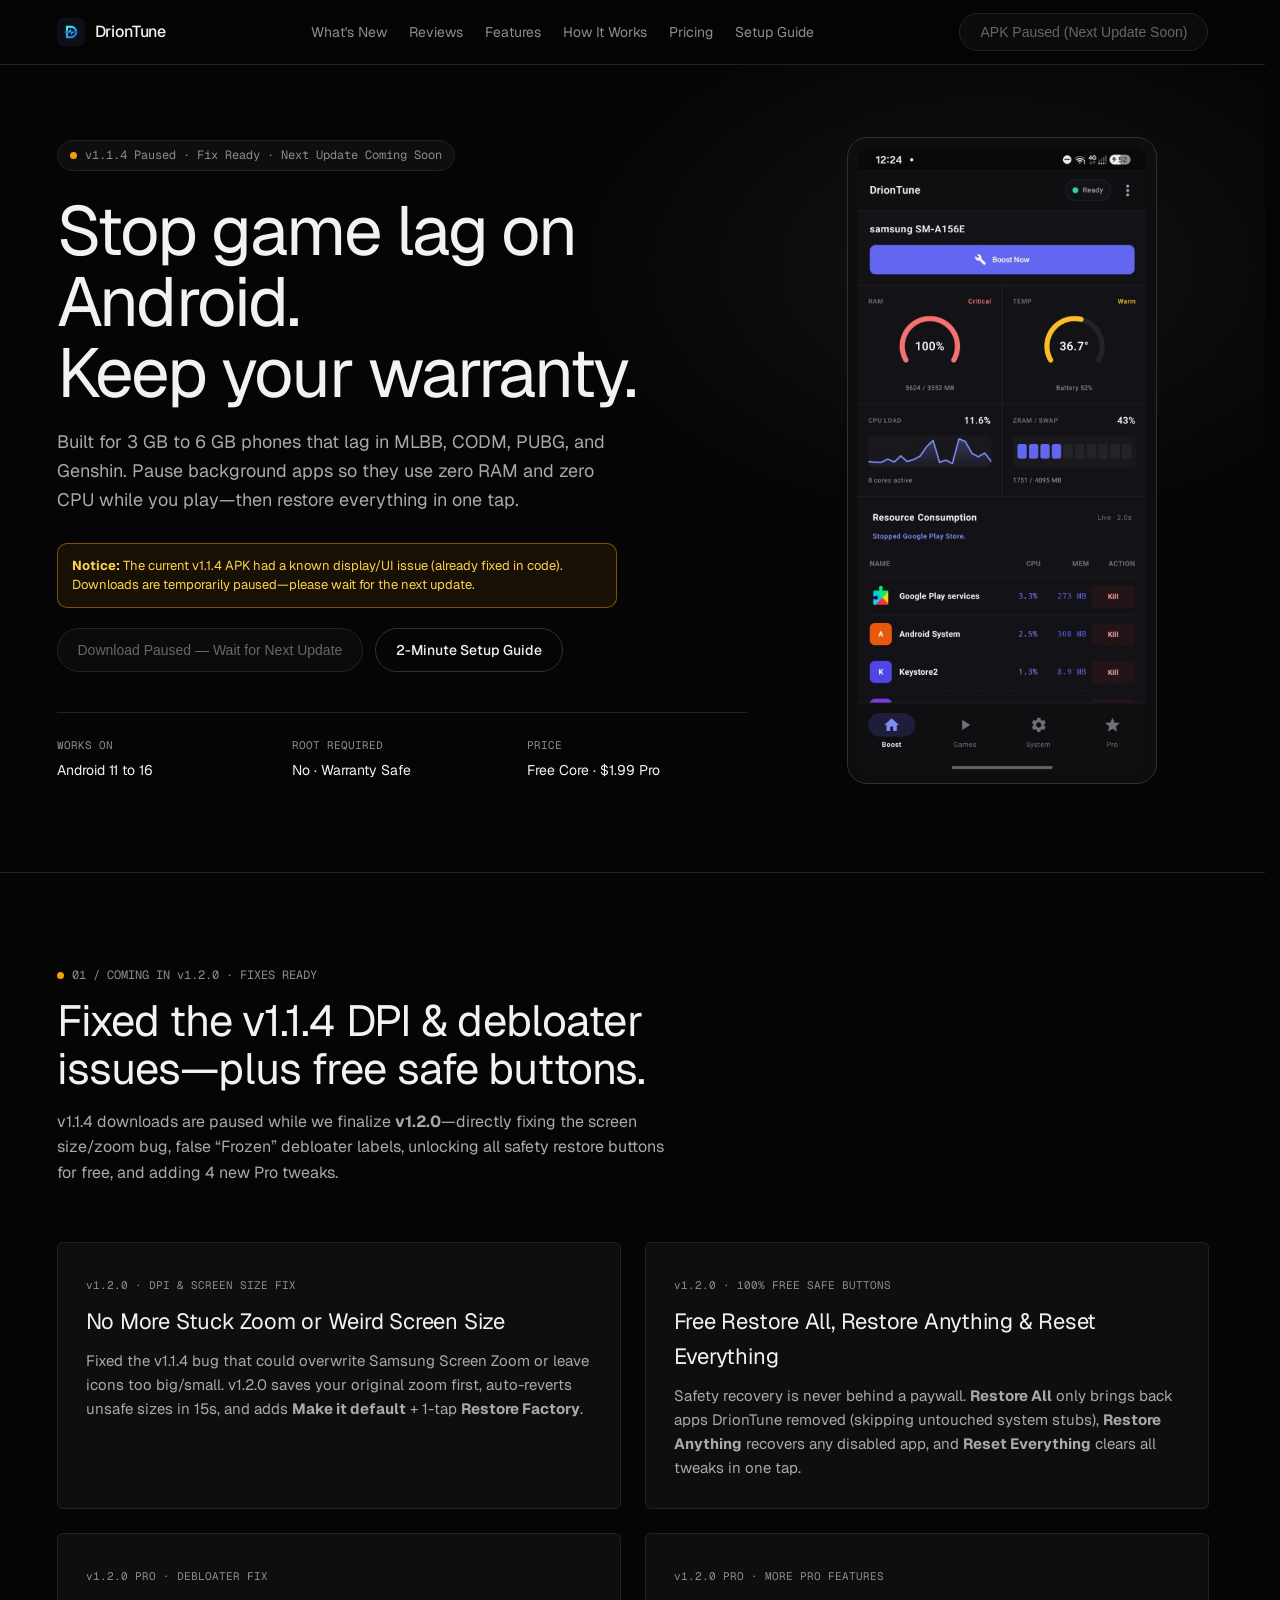
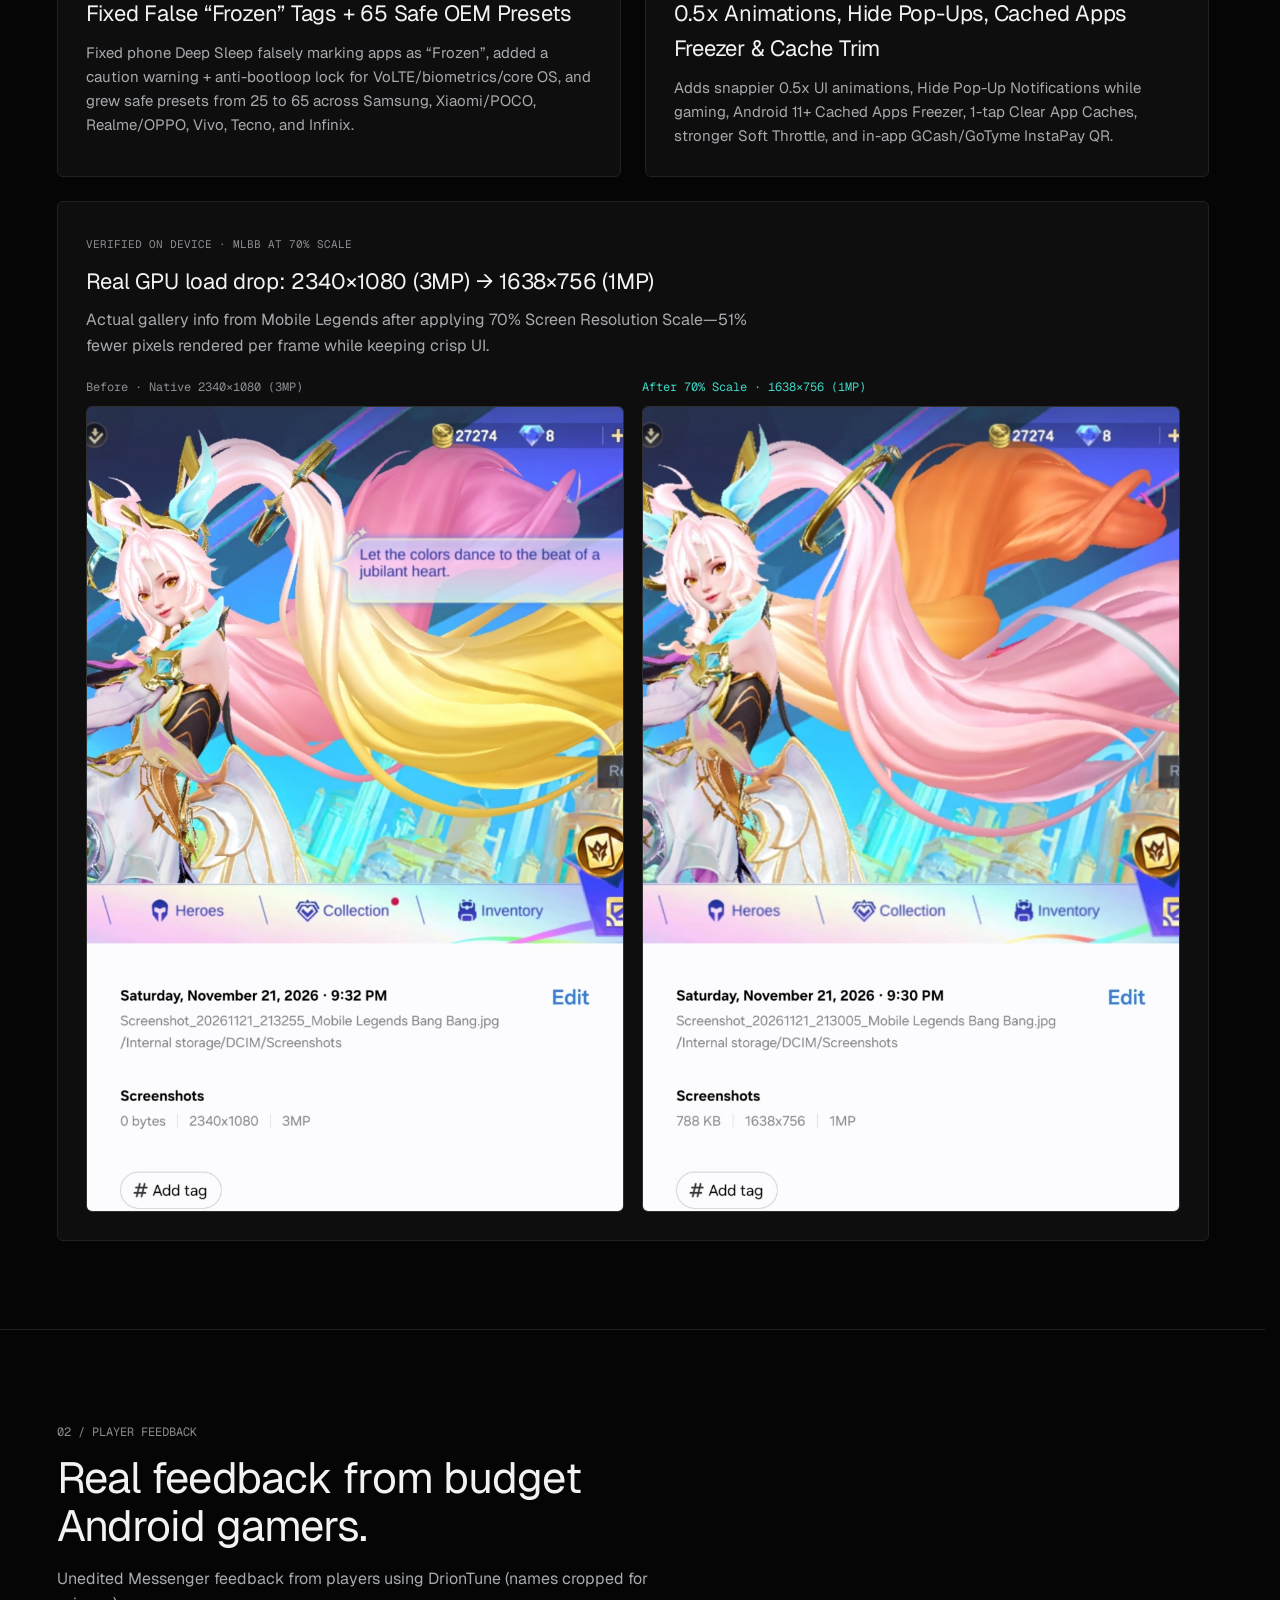
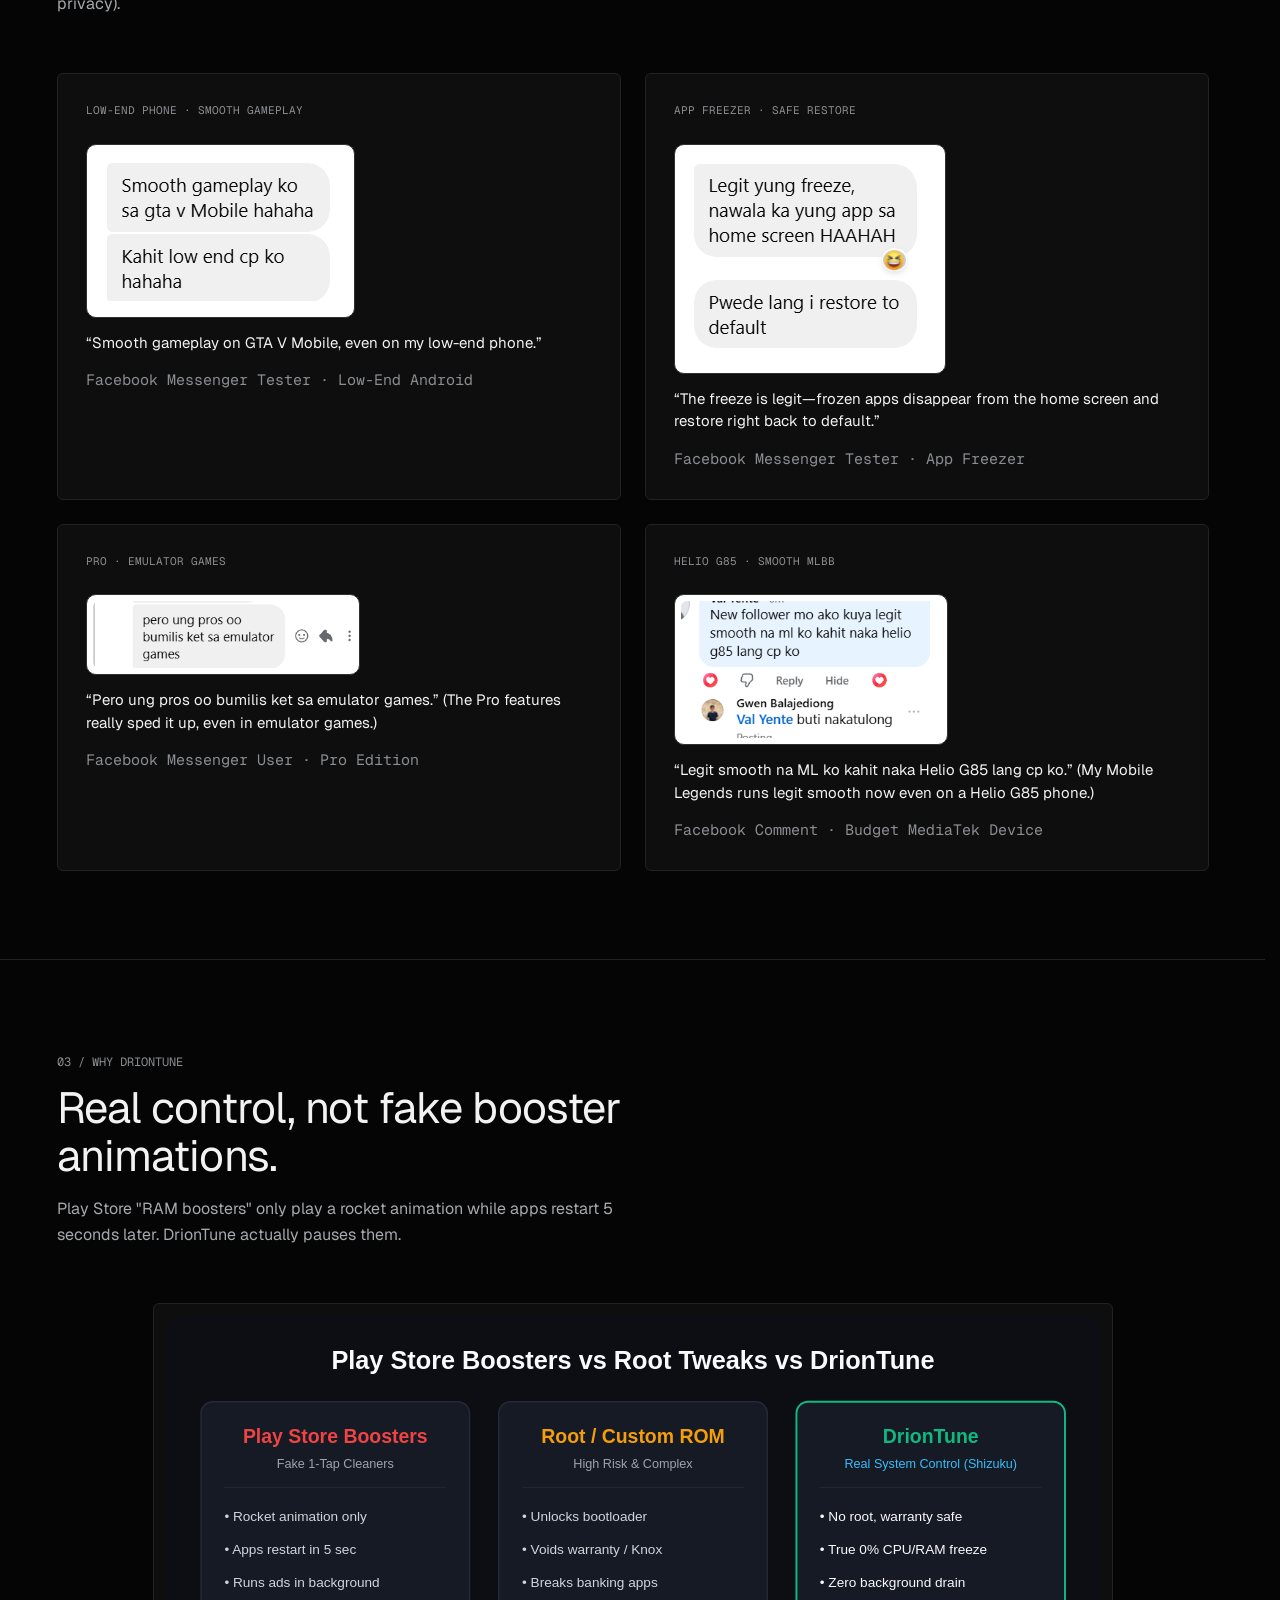
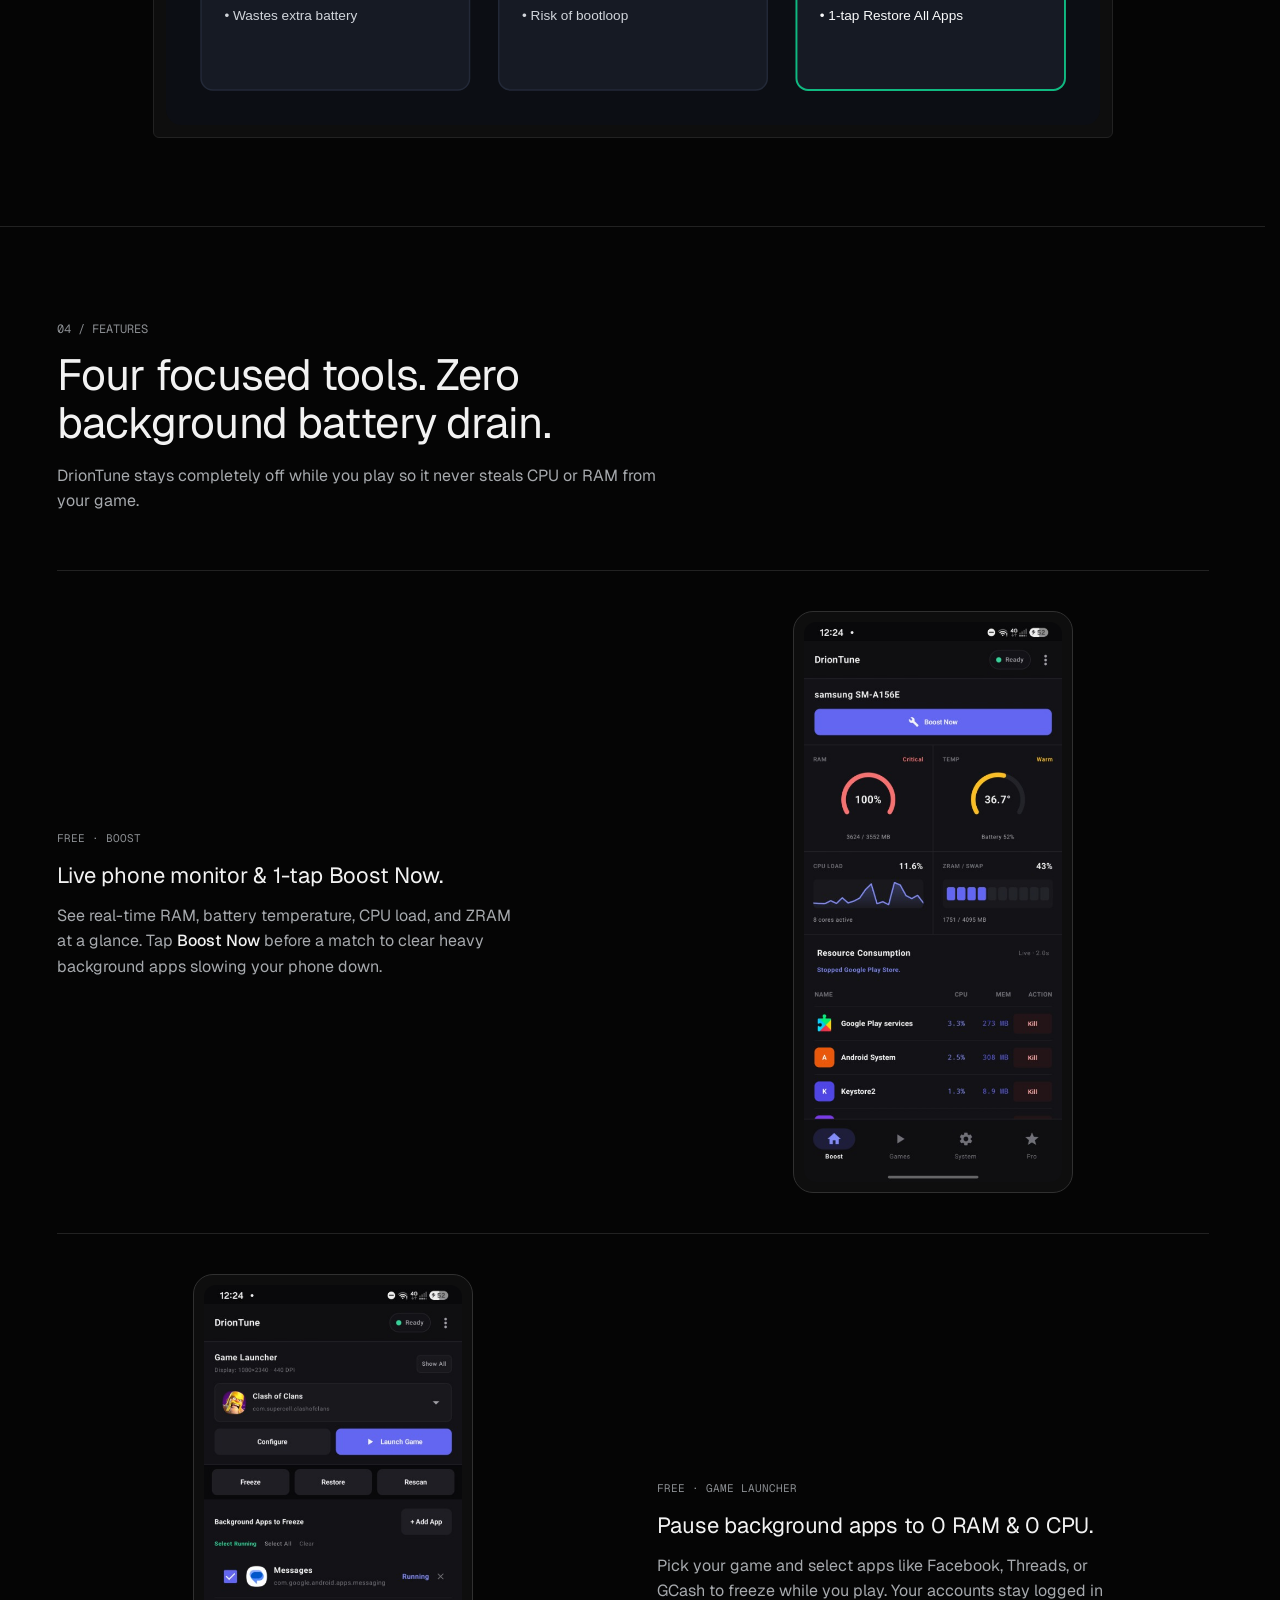
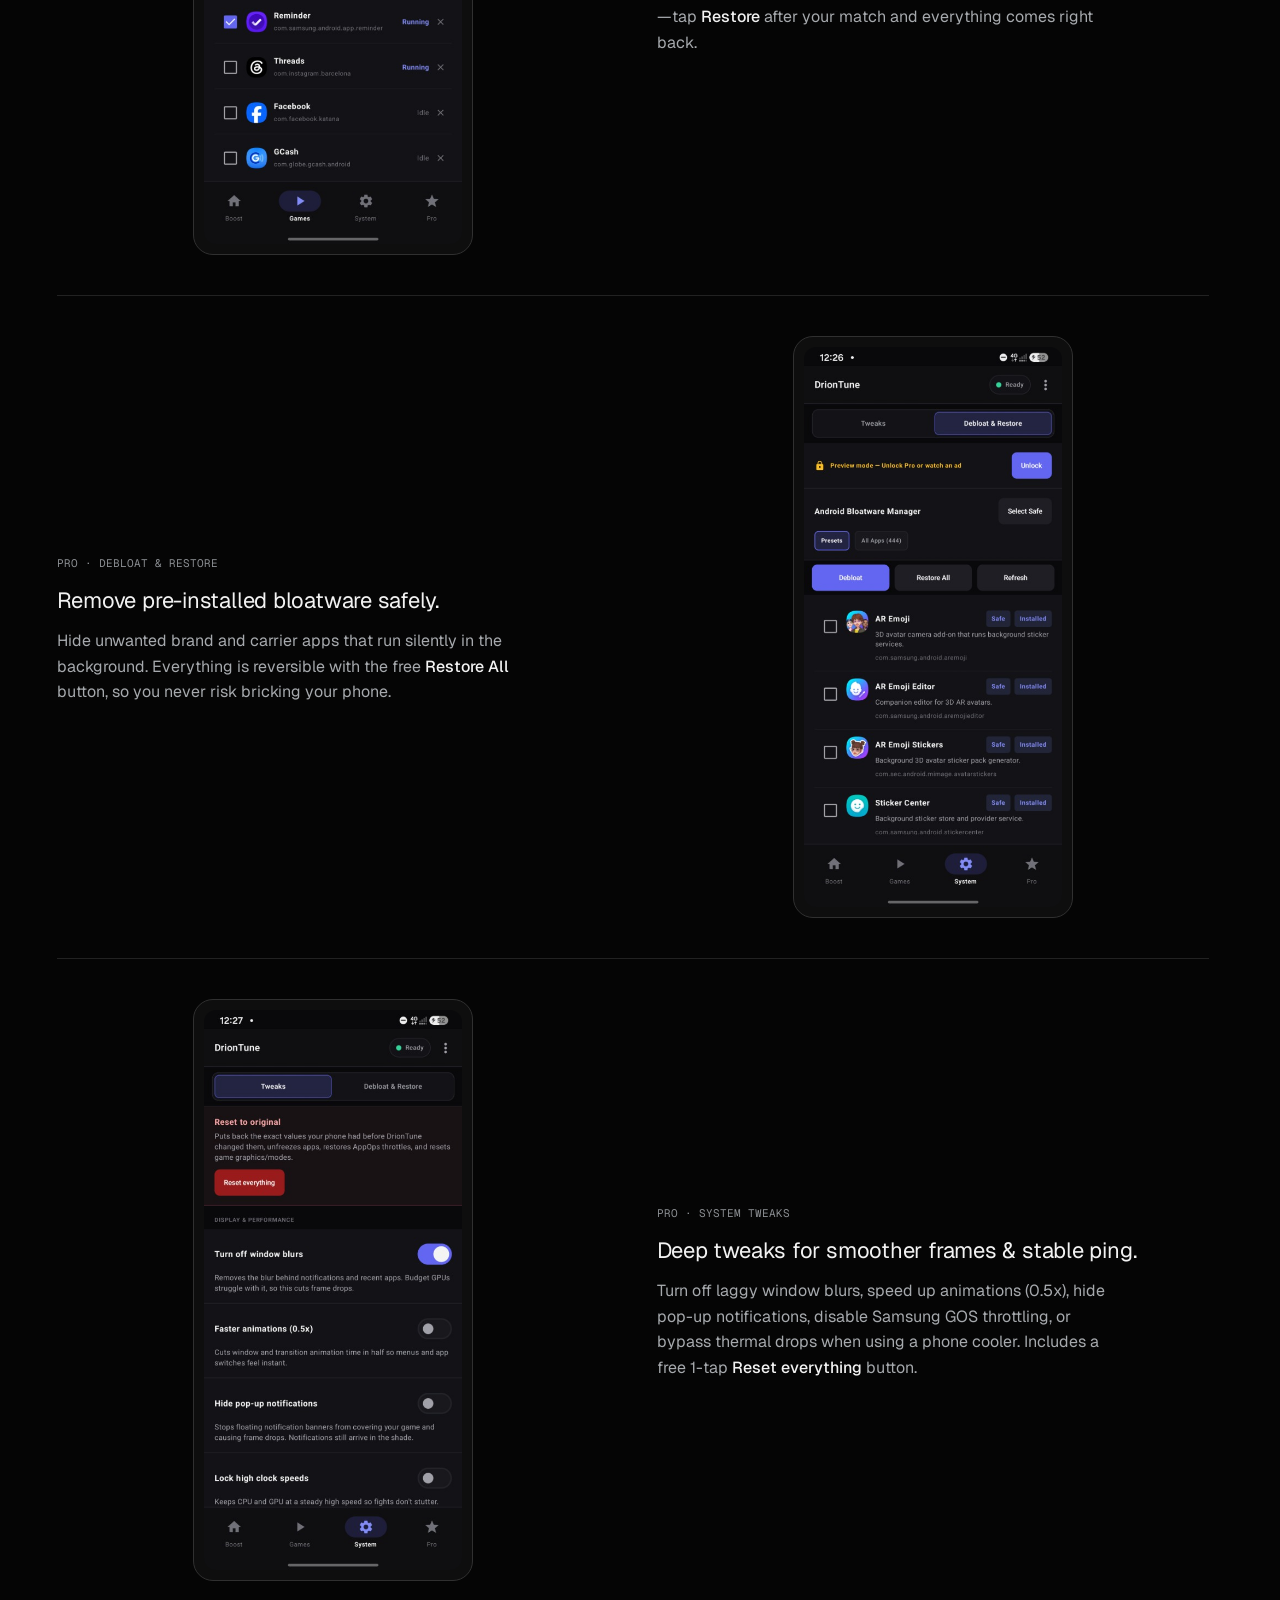
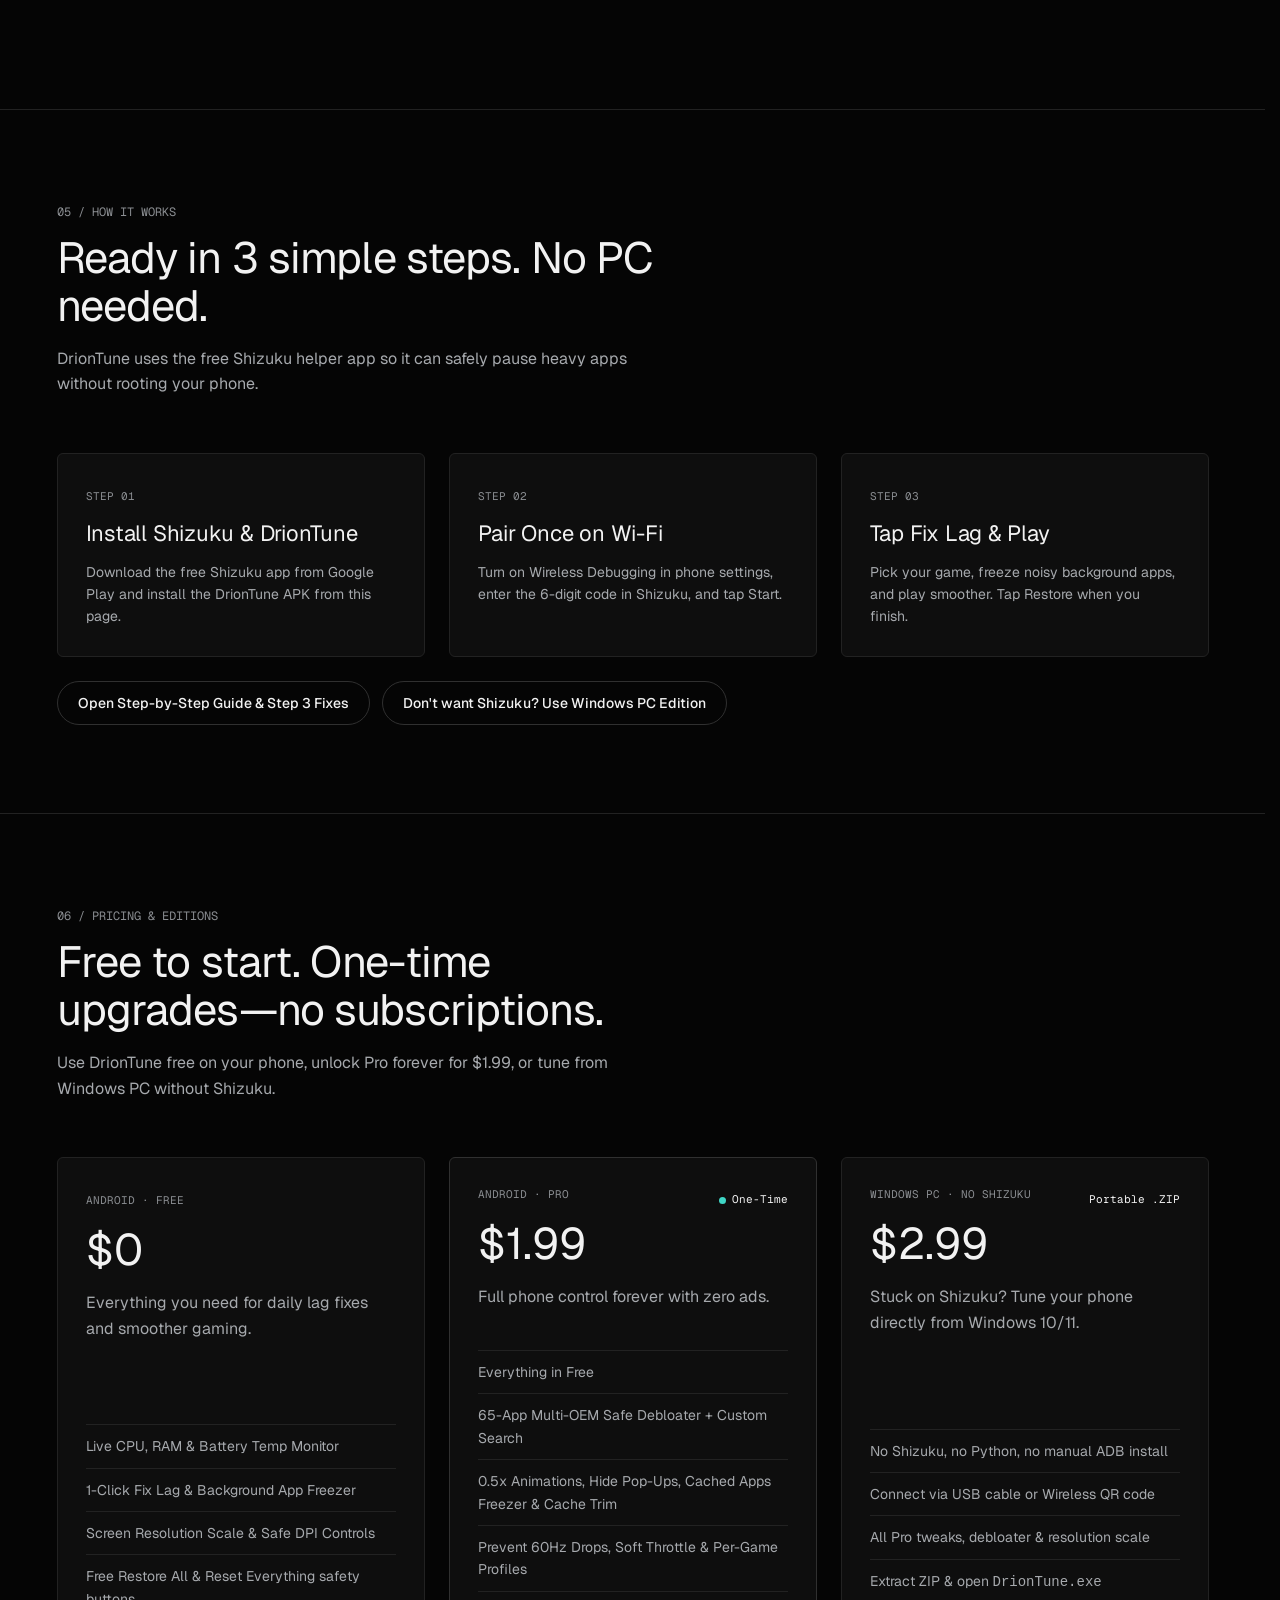
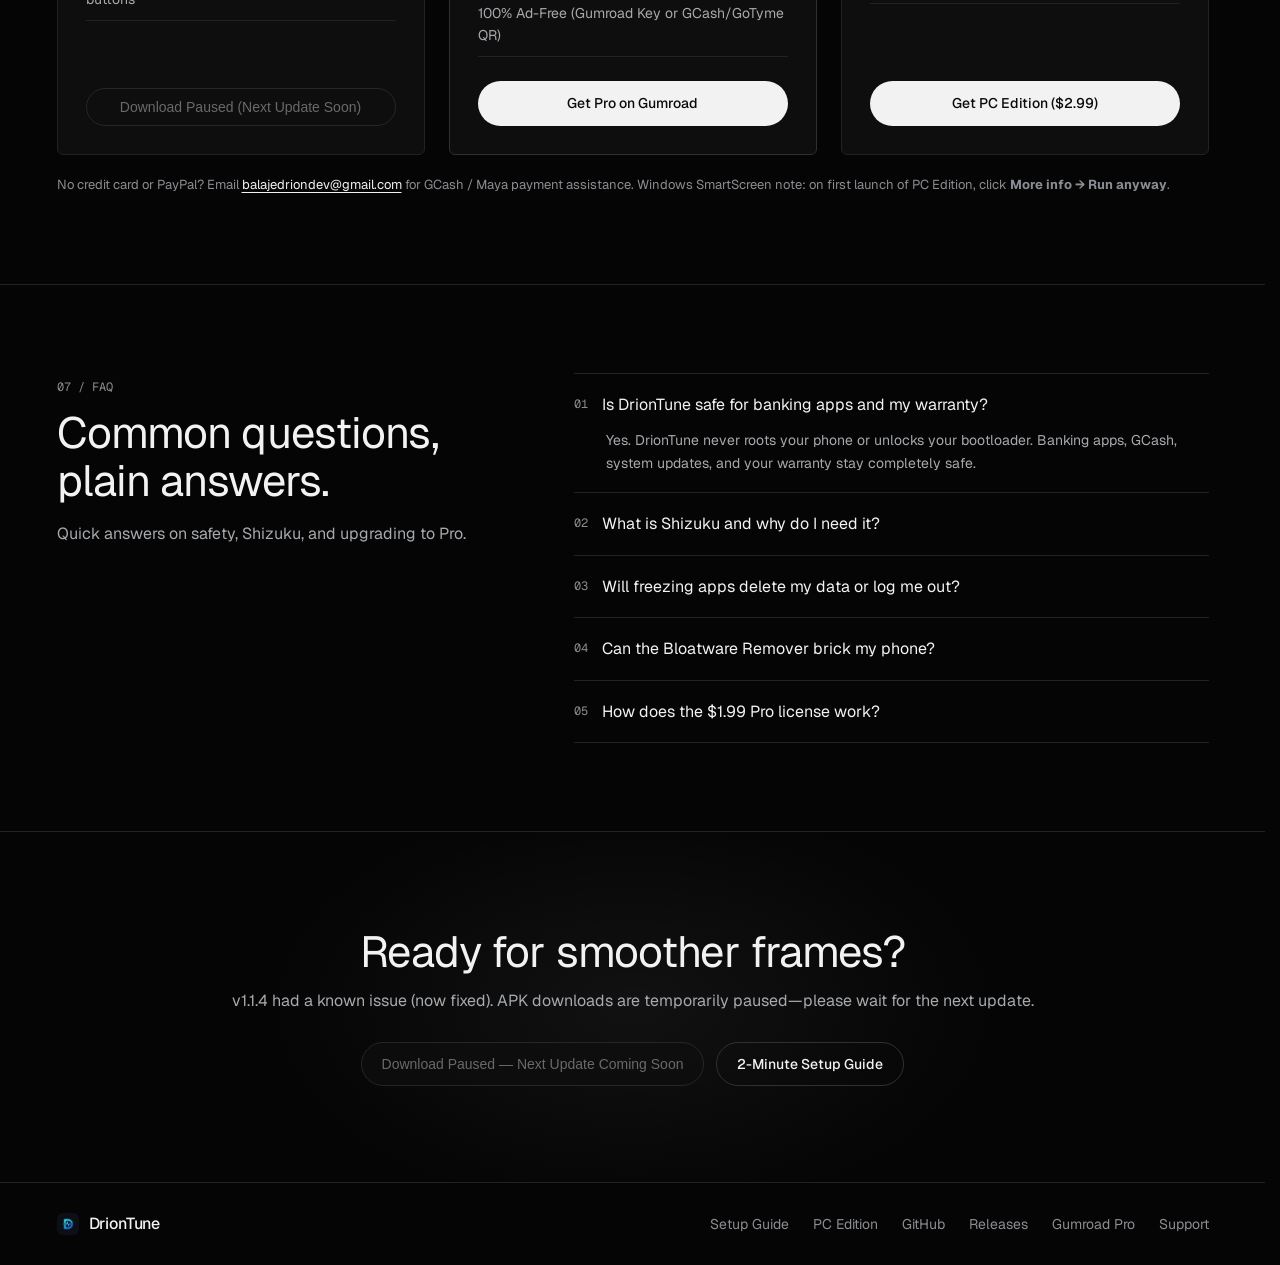
==== commit 571ab240: "docs: update support email to balajedriondev@gmail.com" ====
--- a/docs/index.html
+++ b/docs/index.html
@@ -480,7 +480,7 @@
           </div>
         </div>
         <p class="pricing-footnote">
-          No credit card or PayPal? Email <a class="inline-link" href="mailto:gwenny252@gmail.com">gwenny252@gmail.com</a> for GCash / Maya payment assistance. Windows SmartScreen note: on first launch of PC Edition, click <strong>More info → Run anyway</strong>.
+          No credit card or PayPal? Email <a class="inline-link" href="mailto:balajedriondev@gmail.com">balajedriondev@gmail.com</a> for GCash / Maya payment assistance. Windows SmartScreen note: on first launch of PC Edition, click <strong>More info → Run anyway</strong>.
         </p>
       </div>
     </section>
@@ -543,7 +543,7 @@
         <a href="https://github.com/gwenz2/DrionTune" target="_blank" rel="noopener">GitHub</a>
         <a href="https://github.com/gwenz2/DrionTune/releases" target="_blank" rel="noopener">Releases</a>
         <a href="https://gwennydev.gumroad.com/l/driontune-pro" target="_blank" rel="noopener">Gumroad Pro</a>
-        <a href="mailto:gwenny252@gmail.com">Support</a>
+        <a href="mailto:balajedriondev@gmail.com">Support</a>
       </div>
     </div>
   </footer>
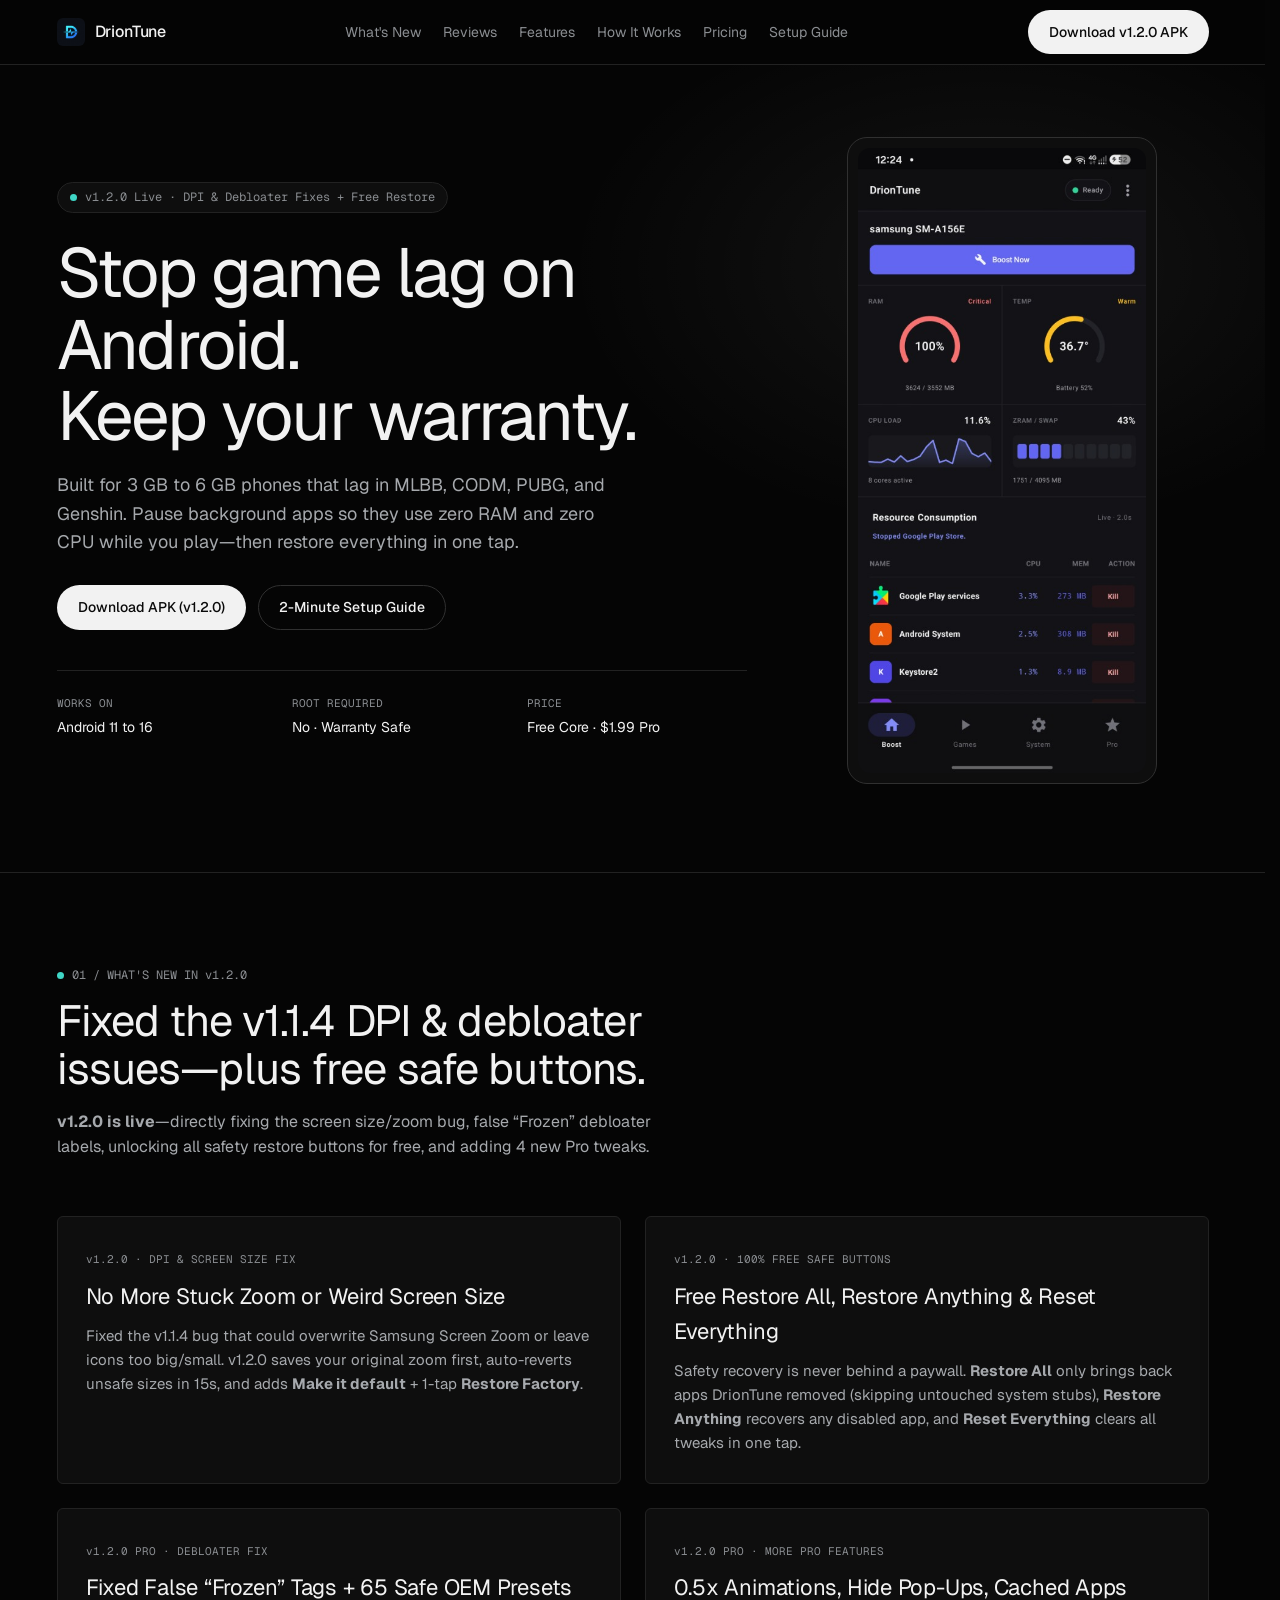
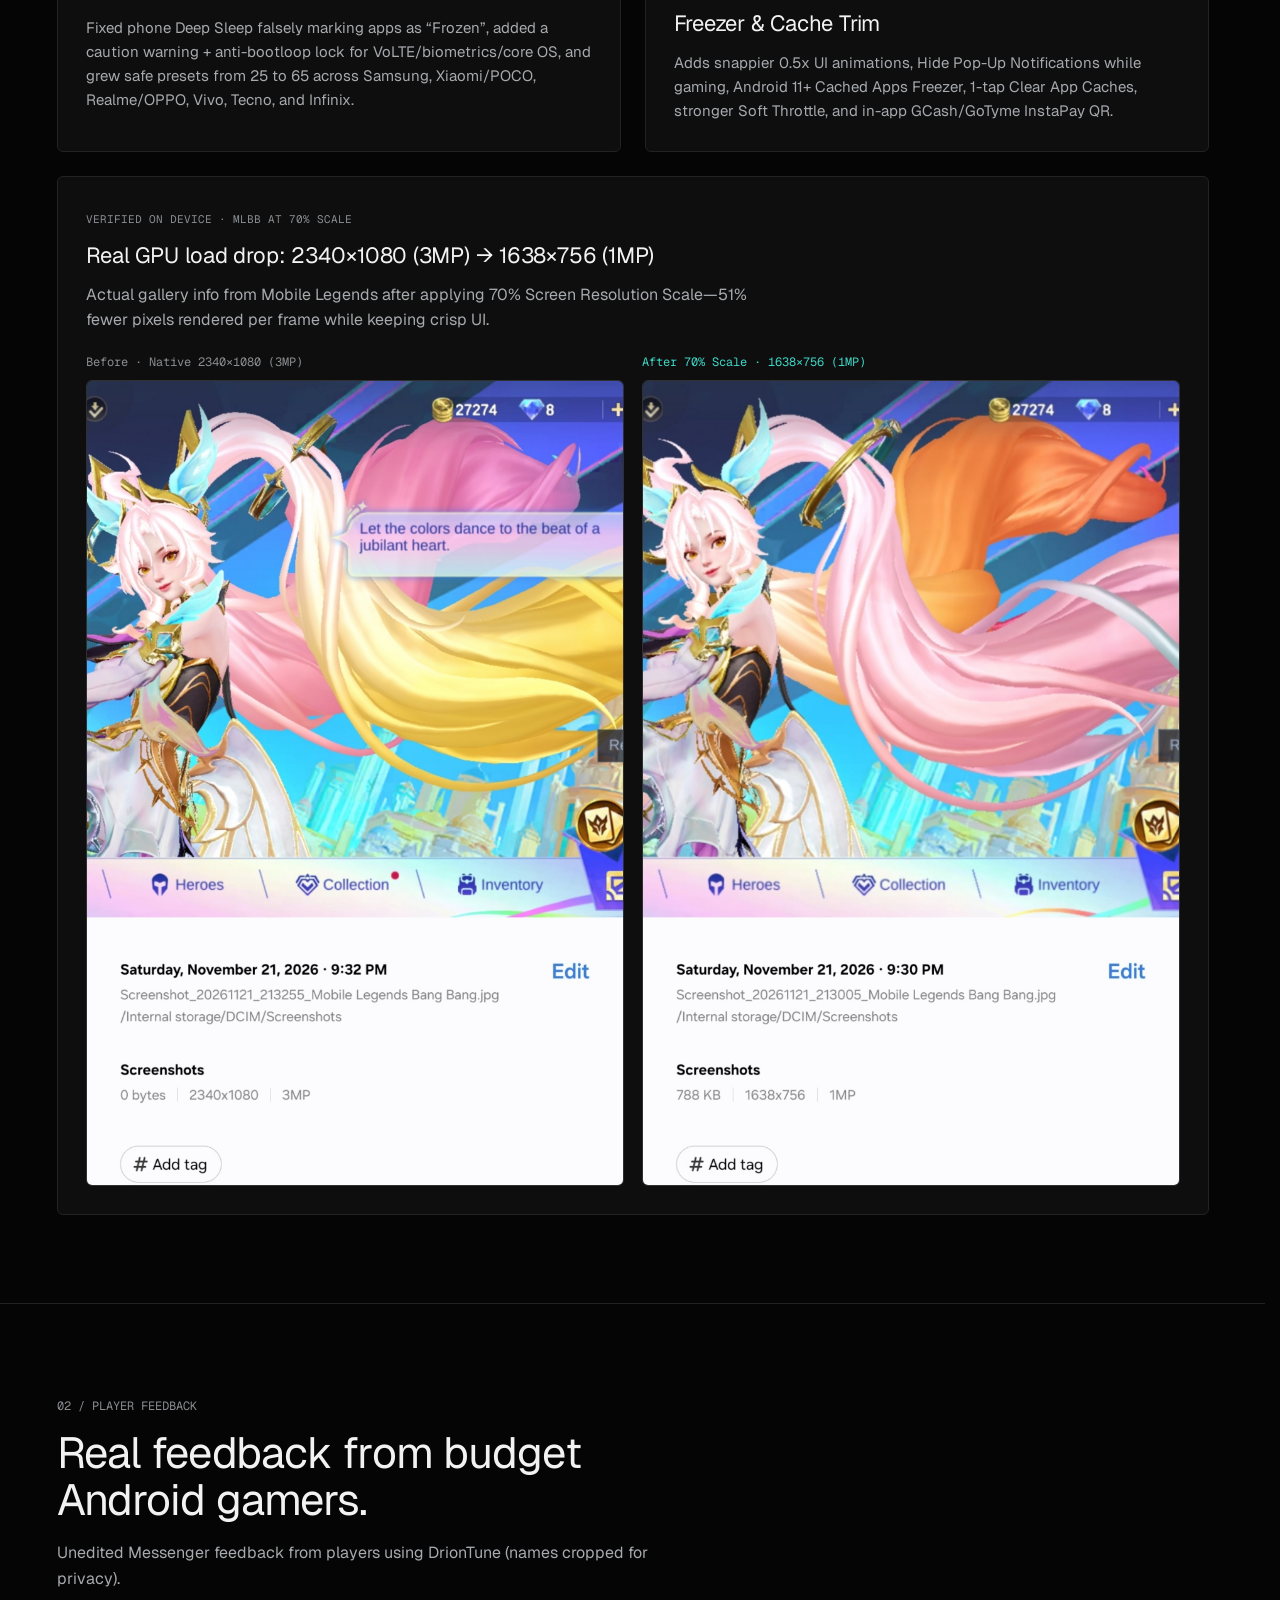
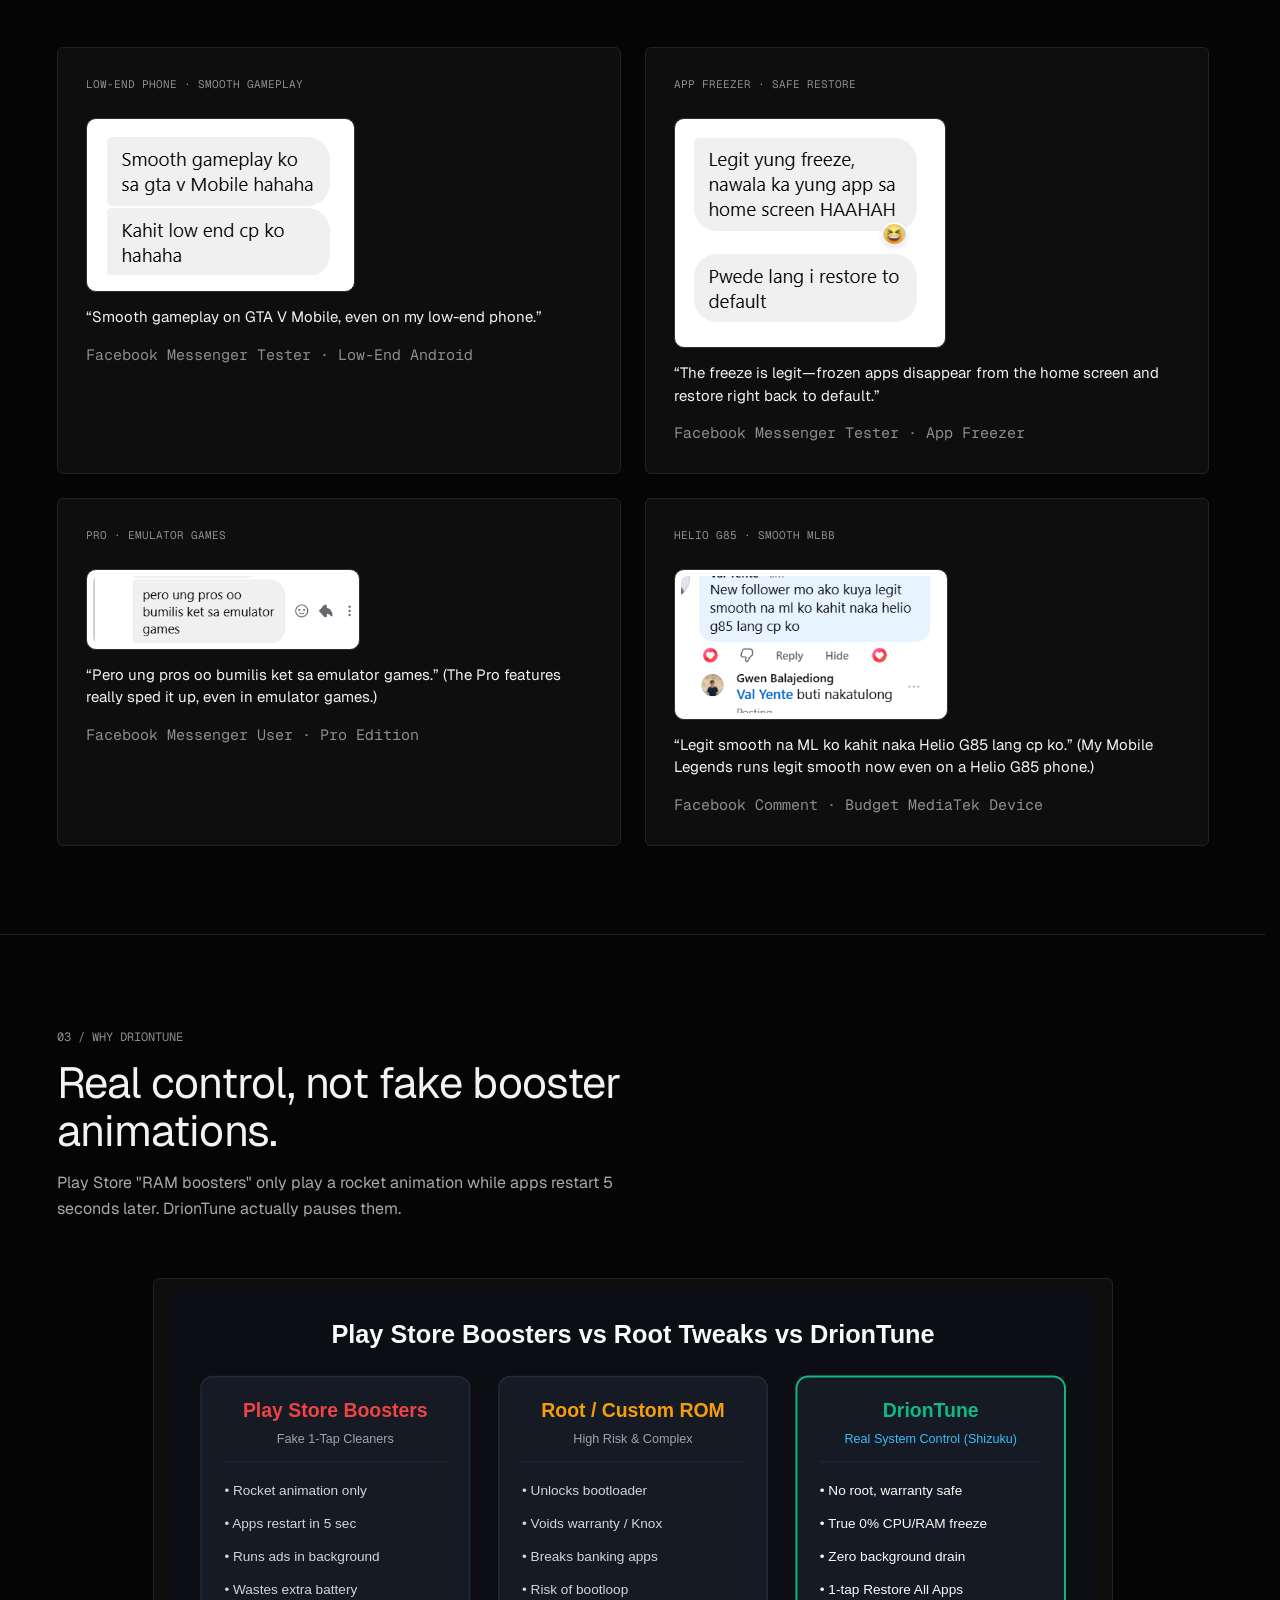
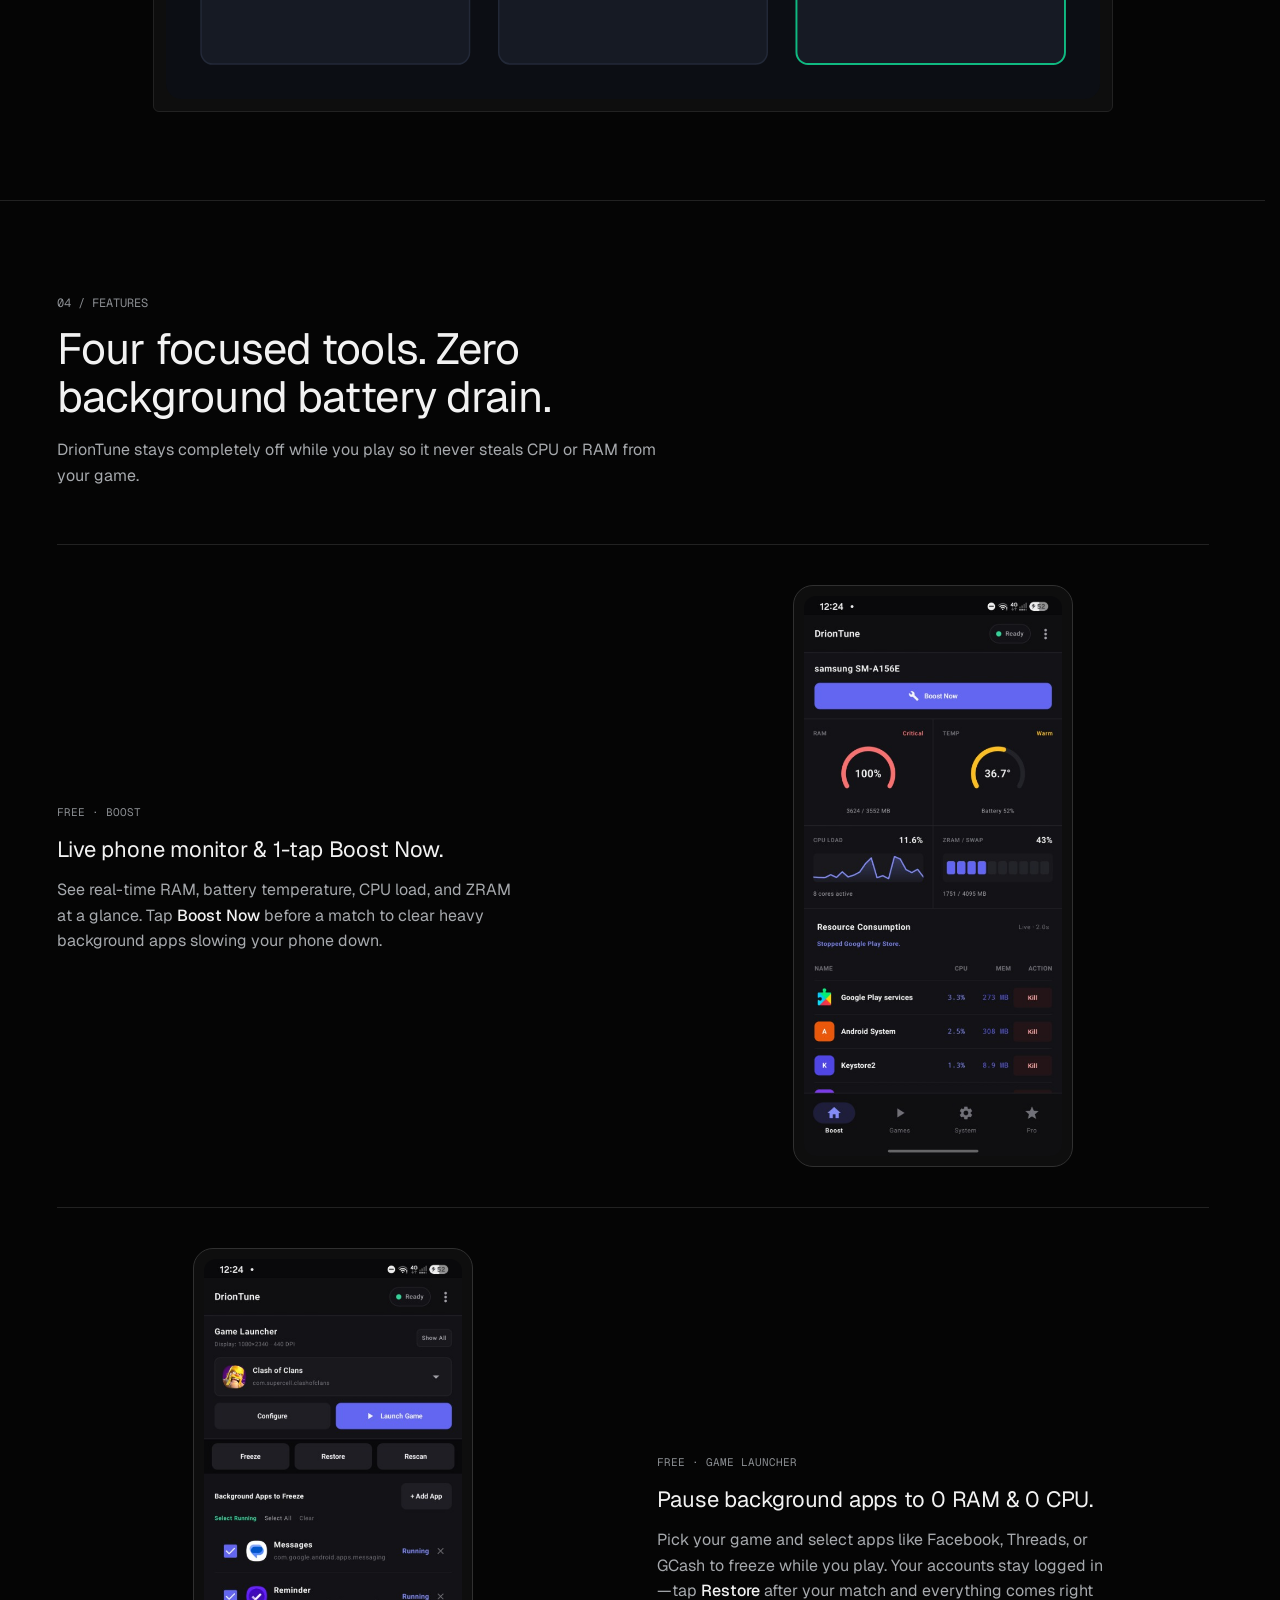
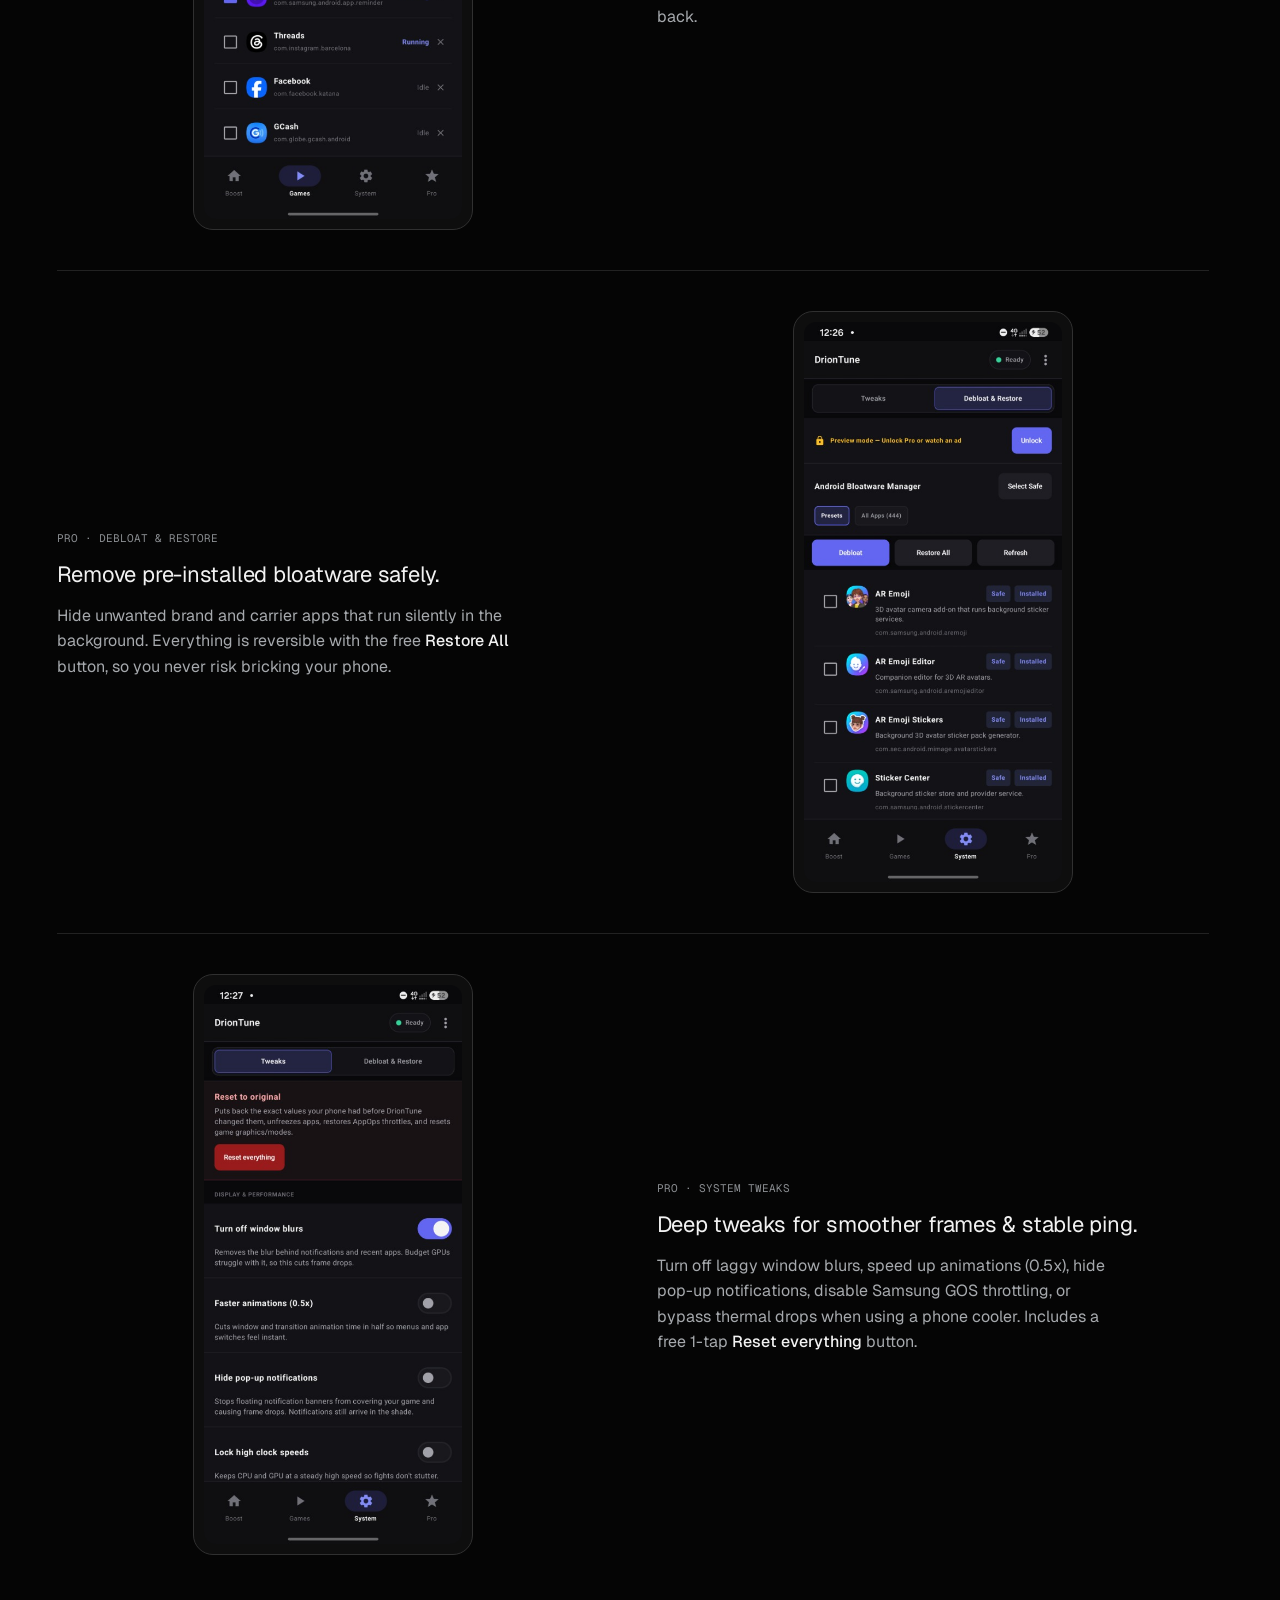
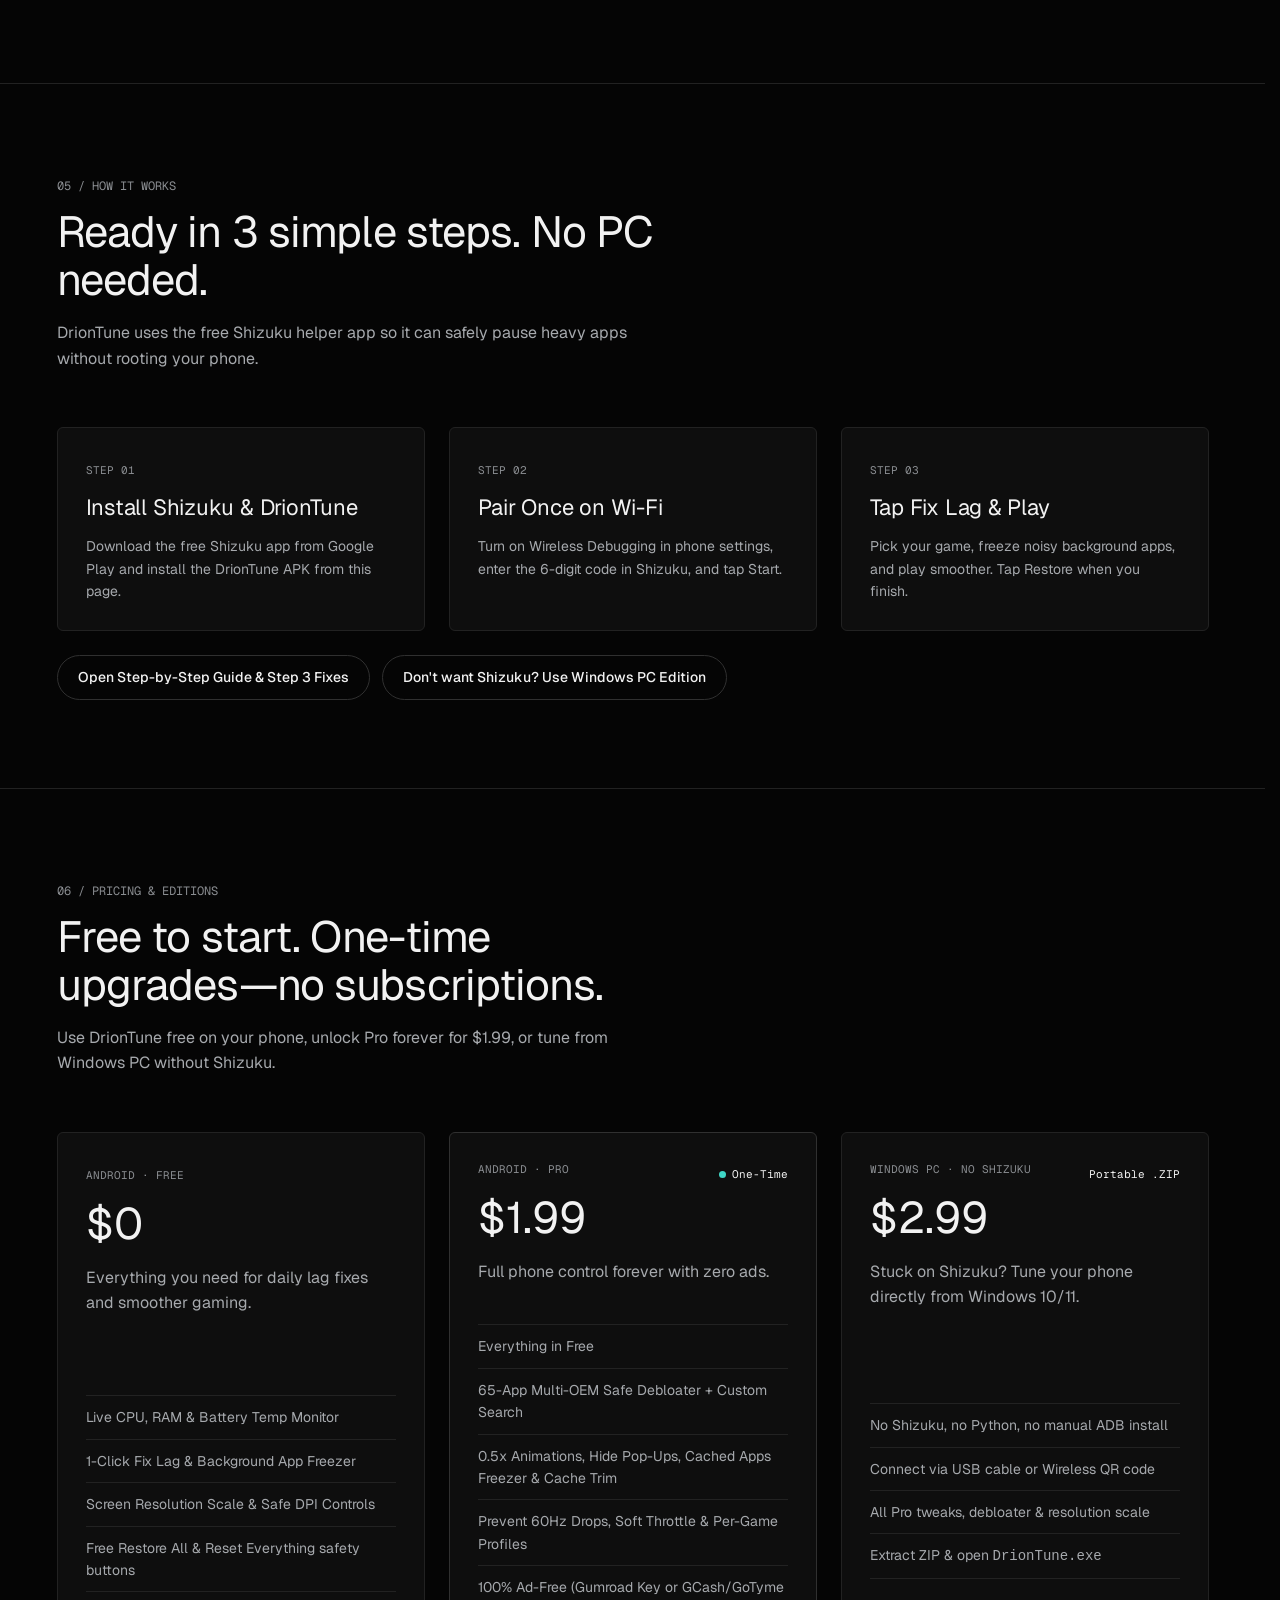
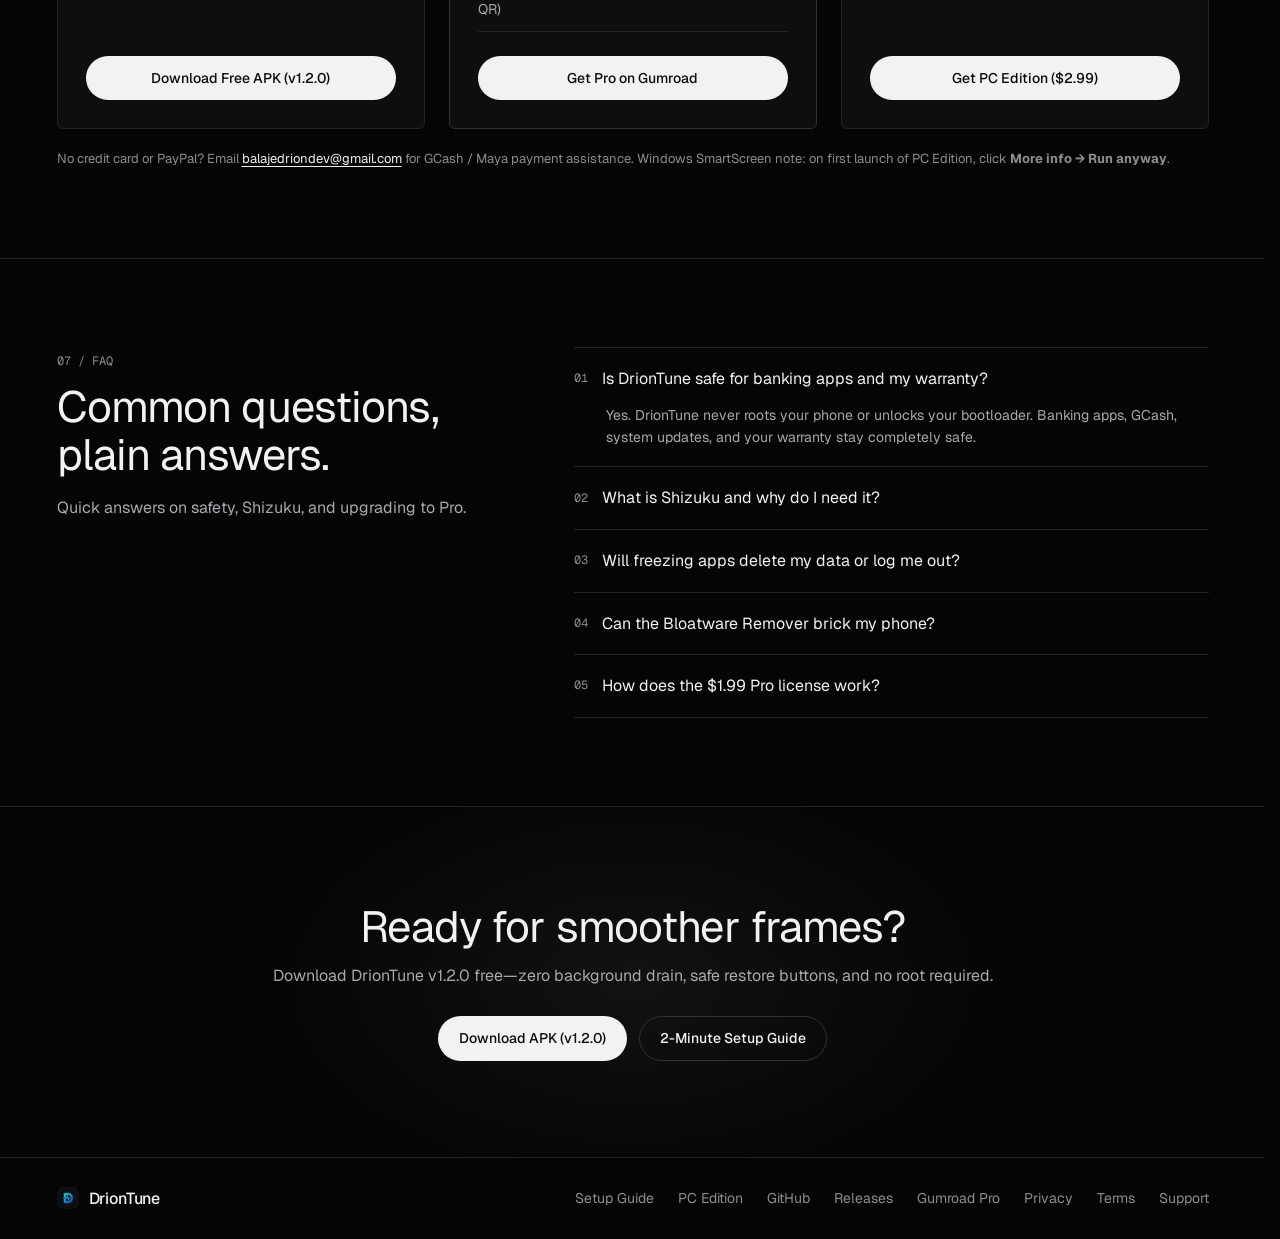
==== commit b44c4eb9: "release: update landing page, feed, and version.json for v1.2.0" ====
--- a/docs/index.html
+++ b/docs/index.html
@@ -39,10 +39,10 @@
         "name": "DrionTune",
         "alternateName": "DrionTune Android Performance Suite",
         "url": "https://gwenz2.github.io/DrionTune/",
-        "downloadUrl": "https://github.com/gwenz2/DrionTune/releases/latest/download/DrionTune-v1.1.4.apk",
+        "downloadUrl": "https://github.com/gwenz2/DrionTune/releases/latest/download/DrionTune-v1.2.0.apk",
         "applicationCategory": "UtilitiesApplication",
         "operatingSystem": "Android 11+, Windows 10/11 (PC Edition)",
-        "softwareVersion": "1.1.4",
+        "softwareVersion": "1.2.0",
         "description": "No-root Android performance and gaming booster powered by Shizuku. Freezes background apps to 0% CPU and 0 MB RAM, scales screen resolution up to 75% lower GPU load, removes bloatware safely, and monitors live CPU, RAM, ZRAM, and battery thermals.",
         "featureList": [
           "Live CPU, RAM, ZRAM, and battery thermal dashboard",
@@ -148,7 +148,7 @@
         <a href="#pricing">Pricing</a>
         <a href="guide.html">Setup Guide</a>
       </nav>
-      <button type="button" class="btn btn-disabled" disabled aria-disabled="true">APK Paused (Next Update Soon)</button>
+      <a class="btn btn-primary" href="https://github.com/gwenz2/DrionTune/releases/latest/download/DrionTune-v1.2.0.apk">Download v1.2.0 APK</a>
     </div>
   </header>
 
@@ -158,21 +158,18 @@
       <div class="container hero-grid">
         <div class="hero-copy">
           <div class="status-pill">
-            <span class="live-dot warn" aria-hidden="true"></span>
-            <span>v1.1.4 Paused · Fix Ready · Next Update Coming Soon</span>
+            <span class="live-dot" aria-hidden="true"></span>
+            <span>v1.2.0 Live · DPI &amp; Debloater Fixes + Free Restore</span>
           </div>
           <h1>Stop game lag on Android.<br />Keep your warranty.</h1>
           <p class="lead">
             Built for 3 GB to 6 GB phones that lag in MLBB, CODM, PUBG, and Genshin. Pause background apps so they use
             zero RAM and zero CPU while you play—then restore everything in one tap.
           </p>
-          <p class="update-notice" role="status">
-            <strong>Notice:</strong> The current v1.1.4 APK had a known display/UI issue (already fixed in code). Downloads are temporarily paused—please wait for the next update.
-          </p>
           <div class="actions">
-            <button type="button" class="btn btn-disabled" disabled aria-disabled="true">
-              Download Paused — Wait for Next Update
-            </button>
+            <a class="btn btn-primary" href="https://github.com/gwenz2/DrionTune/releases/latest/download/DrionTune-v1.2.0.apk">
+              Download APK (v1.2.0)
+            </a>
             <a class="btn btn-secondary" href="guide.html">
               2-Minute Setup Guide
             </a>
@@ -200,13 +197,13 @@
       </div>
     </section>
 
-    <!-- 01 / What's New: Upcoming v1.2.0 -->
+    <!-- 01 / What's New: v1.2.0 -->
     <section id="whats-new" class="section">
       <div class="container">
         <div class="section-head">
-          <span class="eyebrow"><span class="live-dot warn" style="margin-right: 8px;" aria-hidden="true"></span>01 / COMING IN v1.2.0 · FIXES READY</span>
+          <span class="eyebrow"><span class="live-dot" style="margin-right: 8px;" aria-hidden="true"></span>01 / WHAT'S NEW IN v1.2.0</span>
           <h2>Fixed the v1.1.4 DPI &amp; debloater issues—plus free safe buttons.</h2>
-          <p>v1.1.4 downloads are paused while we finalize <strong>v1.2.0</strong>—directly fixing the screen size/zoom bug, false &ldquo;Frozen&rdquo; debloater labels, unlocking all safety restore buttons for free, and adding 4 new Pro tweaks.</p>
+          <p><strong>v1.2.0 is live</strong>—directly fixing the screen size/zoom bug, false &ldquo;Frozen&rdquo; debloater labels, unlocking all safety restore buttons for free, and adding 4 new Pro tweaks.</p>
         </div>
         <div class="grid-2x2">
           <article class="panel-card">
@@ -439,7 +436,7 @@
               <li>Screen Resolution Scale &amp; Safe DPI Controls</li>
               <li>Free Restore All &amp; Reset Everything safety buttons</li>
             </ul>
-            <button type="button" class="btn btn-disabled full" disabled aria-disabled="true">Download Paused (Next Update Soon)</button>
+            <a class="btn btn-primary full" href="https://github.com/gwenz2/DrionTune/releases/latest/download/DrionTune-v1.2.0.apk">Download Free APK (v1.2.0)</a>
           </div>
 
           <div class="panel-card pricing-card featured">
@@ -522,9 +519,9 @@
     <section class="closing">
       <div class="container closing-box">
         <h2>Ready for smoother frames?</h2>
-        <p>v1.1.4 had a known issue (now fixed). APK downloads are temporarily paused—please wait for the next update.</p>
+        <p>Download DrionTune v1.2.0 free—zero background drain, safe restore buttons, and no root required.</p>
         <div class="actions center">
-          <button type="button" class="btn btn-disabled" disabled aria-disabled="true">Download Paused — Next Update Coming Soon</button>
+          <a class="btn btn-primary" href="https://github.com/gwenz2/DrionTune/releases/latest/download/DrionTune-v1.2.0.apk">Download APK (v1.2.0)</a>
           <a class="btn btn-secondary" href="guide.html">2-Minute Setup Guide</a>
         </div>
       </div>
@@ -543,6 +540,8 @@
         <a href="https://github.com/gwenz2/DrionTune" target="_blank" rel="noopener">GitHub</a>
         <a href="https://github.com/gwenz2/DrionTune/releases" target="_blank" rel="noopener">Releases</a>
         <a href="https://gwennydev.gumroad.com/l/driontune-pro" target="_blank" rel="noopener">Gumroad Pro</a>
+        <a href="privacy.html">Privacy</a>
+        <a href="terms.html">Terms</a>
         <a href="mailto:balajedriondev@gmail.com">Support</a>
       </div>
     </div>
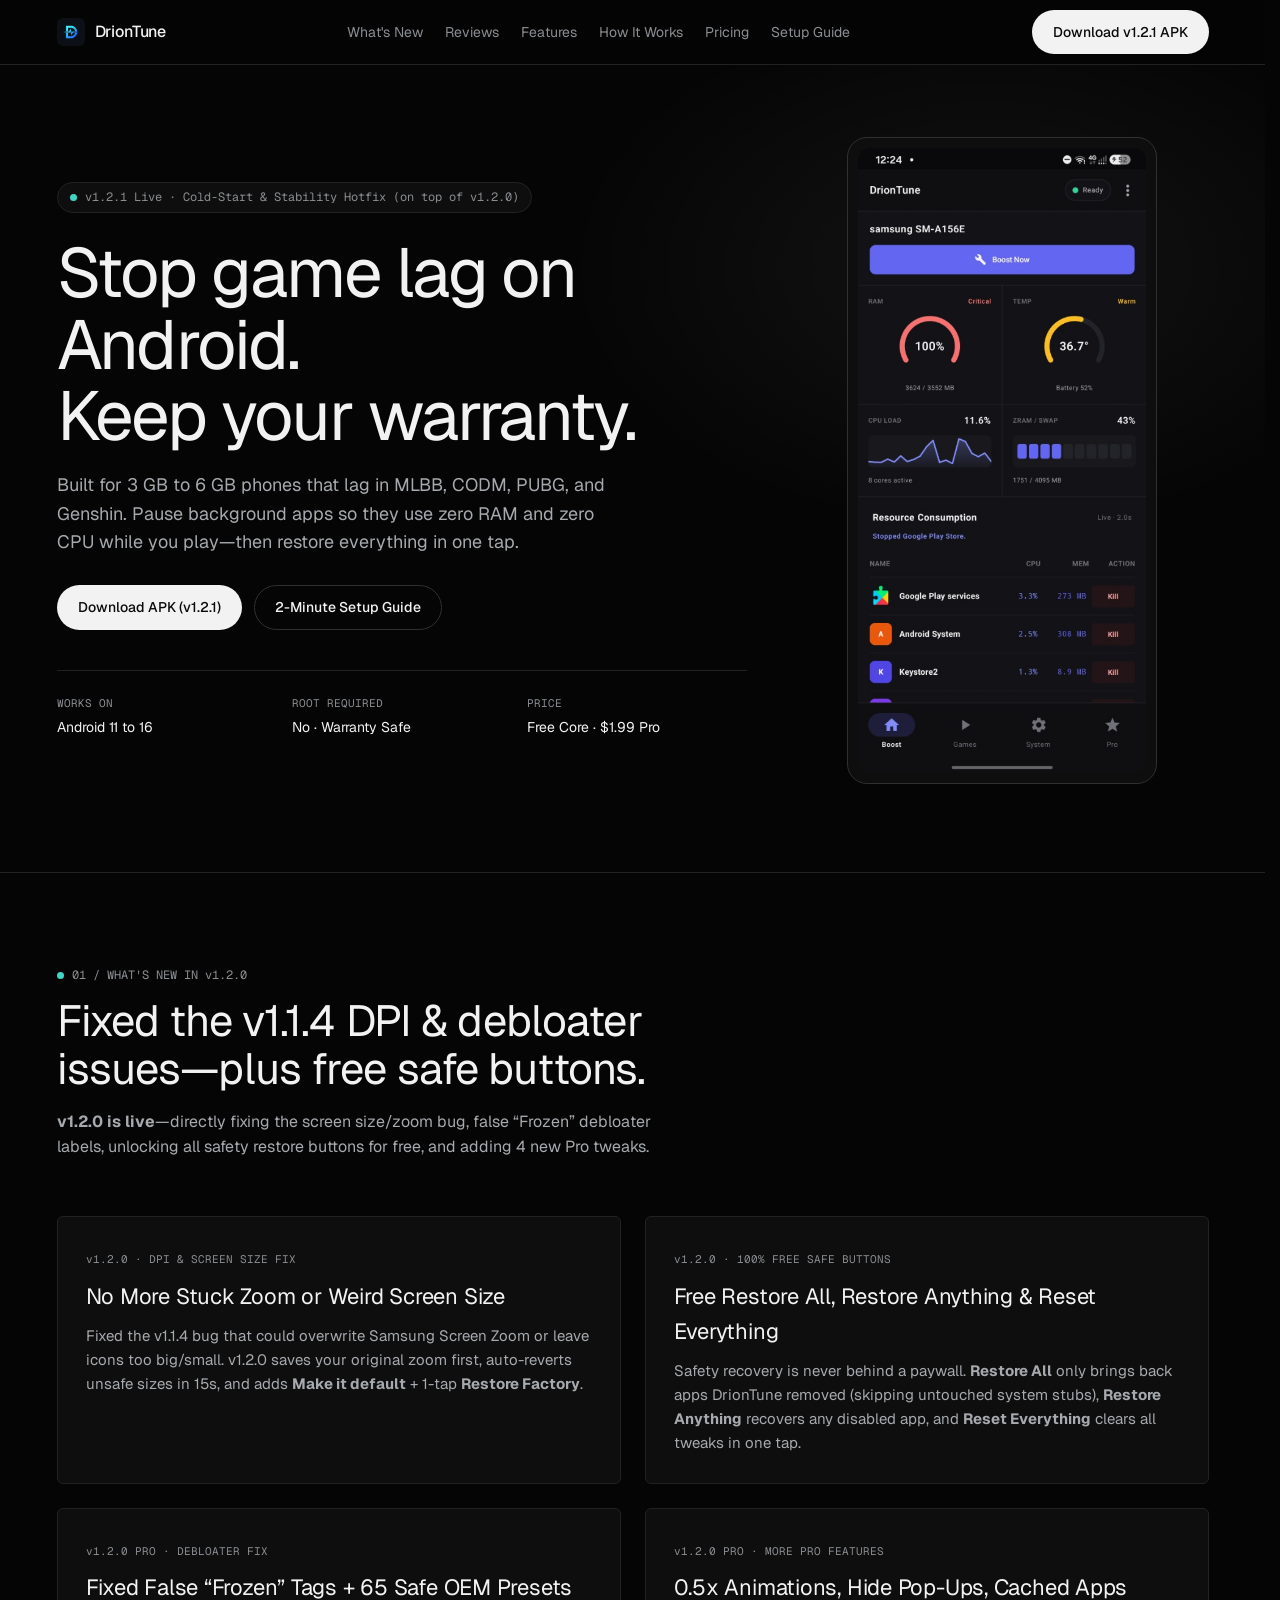
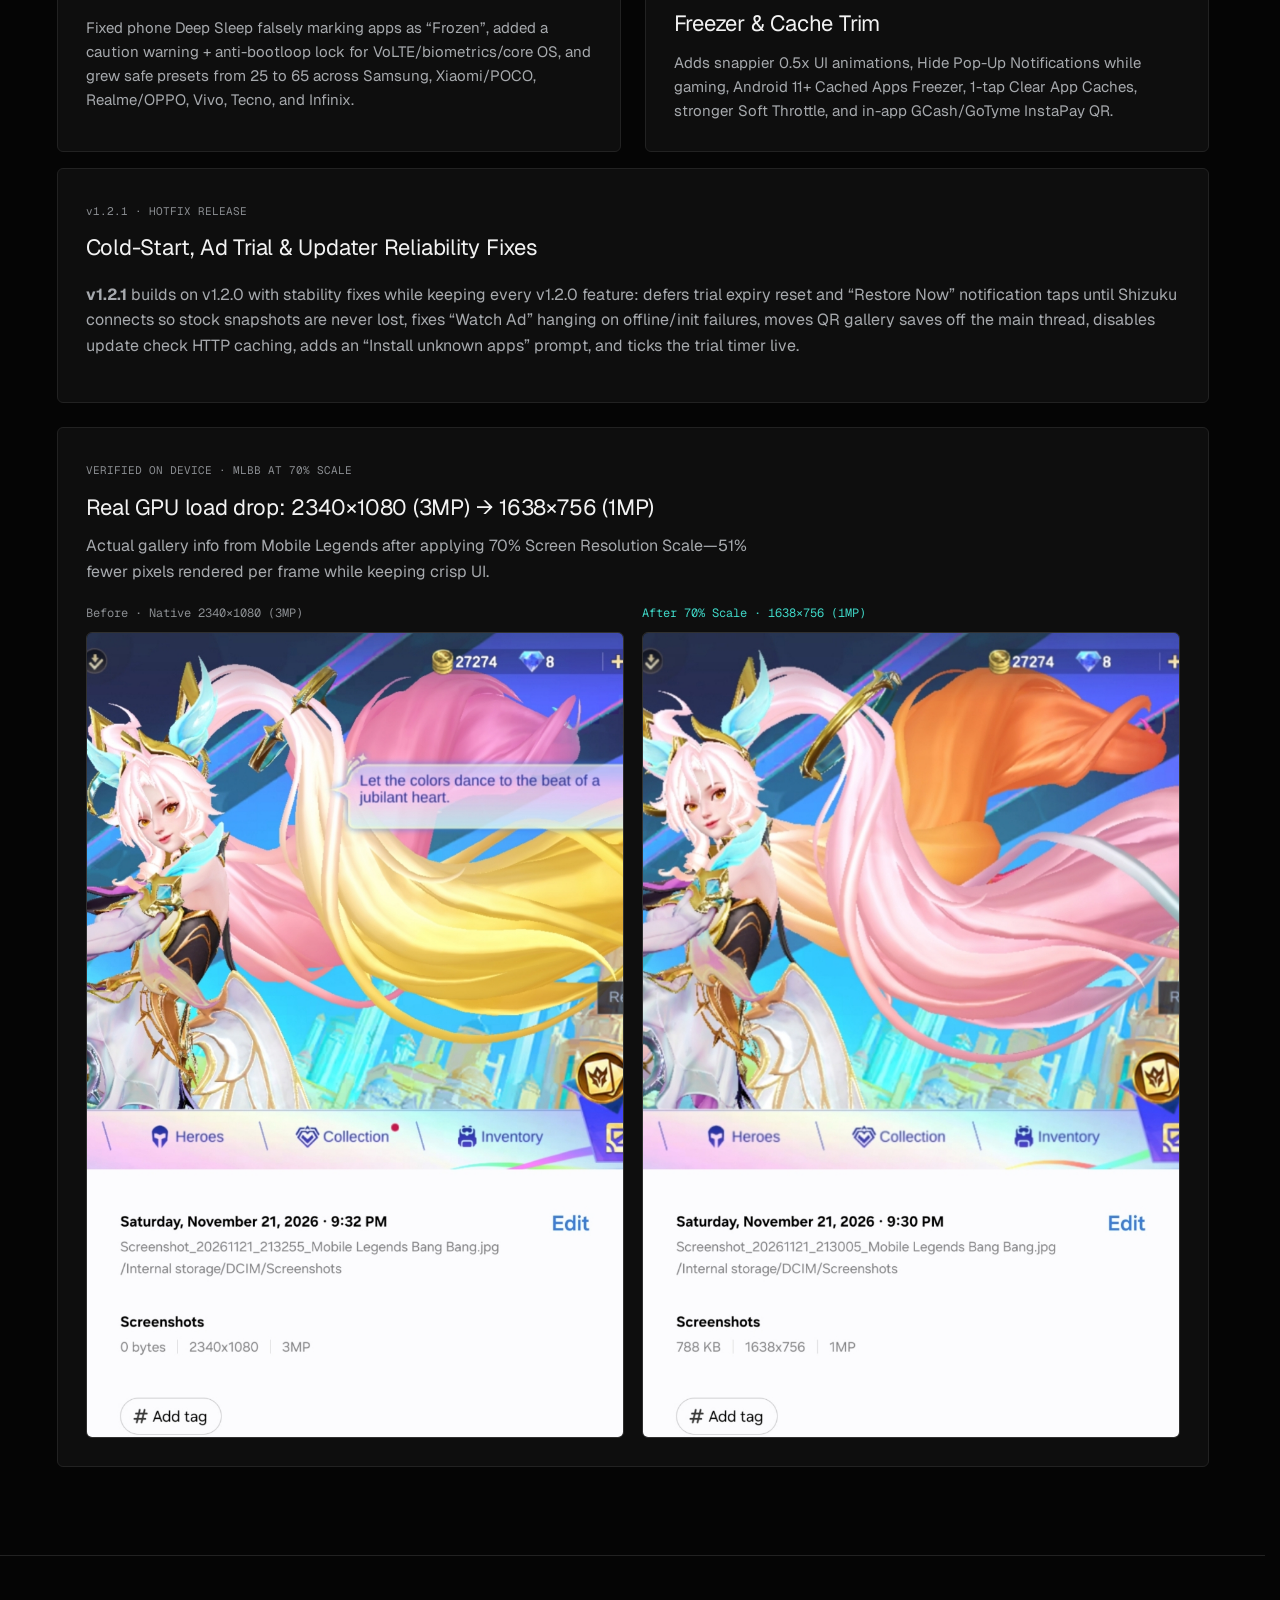
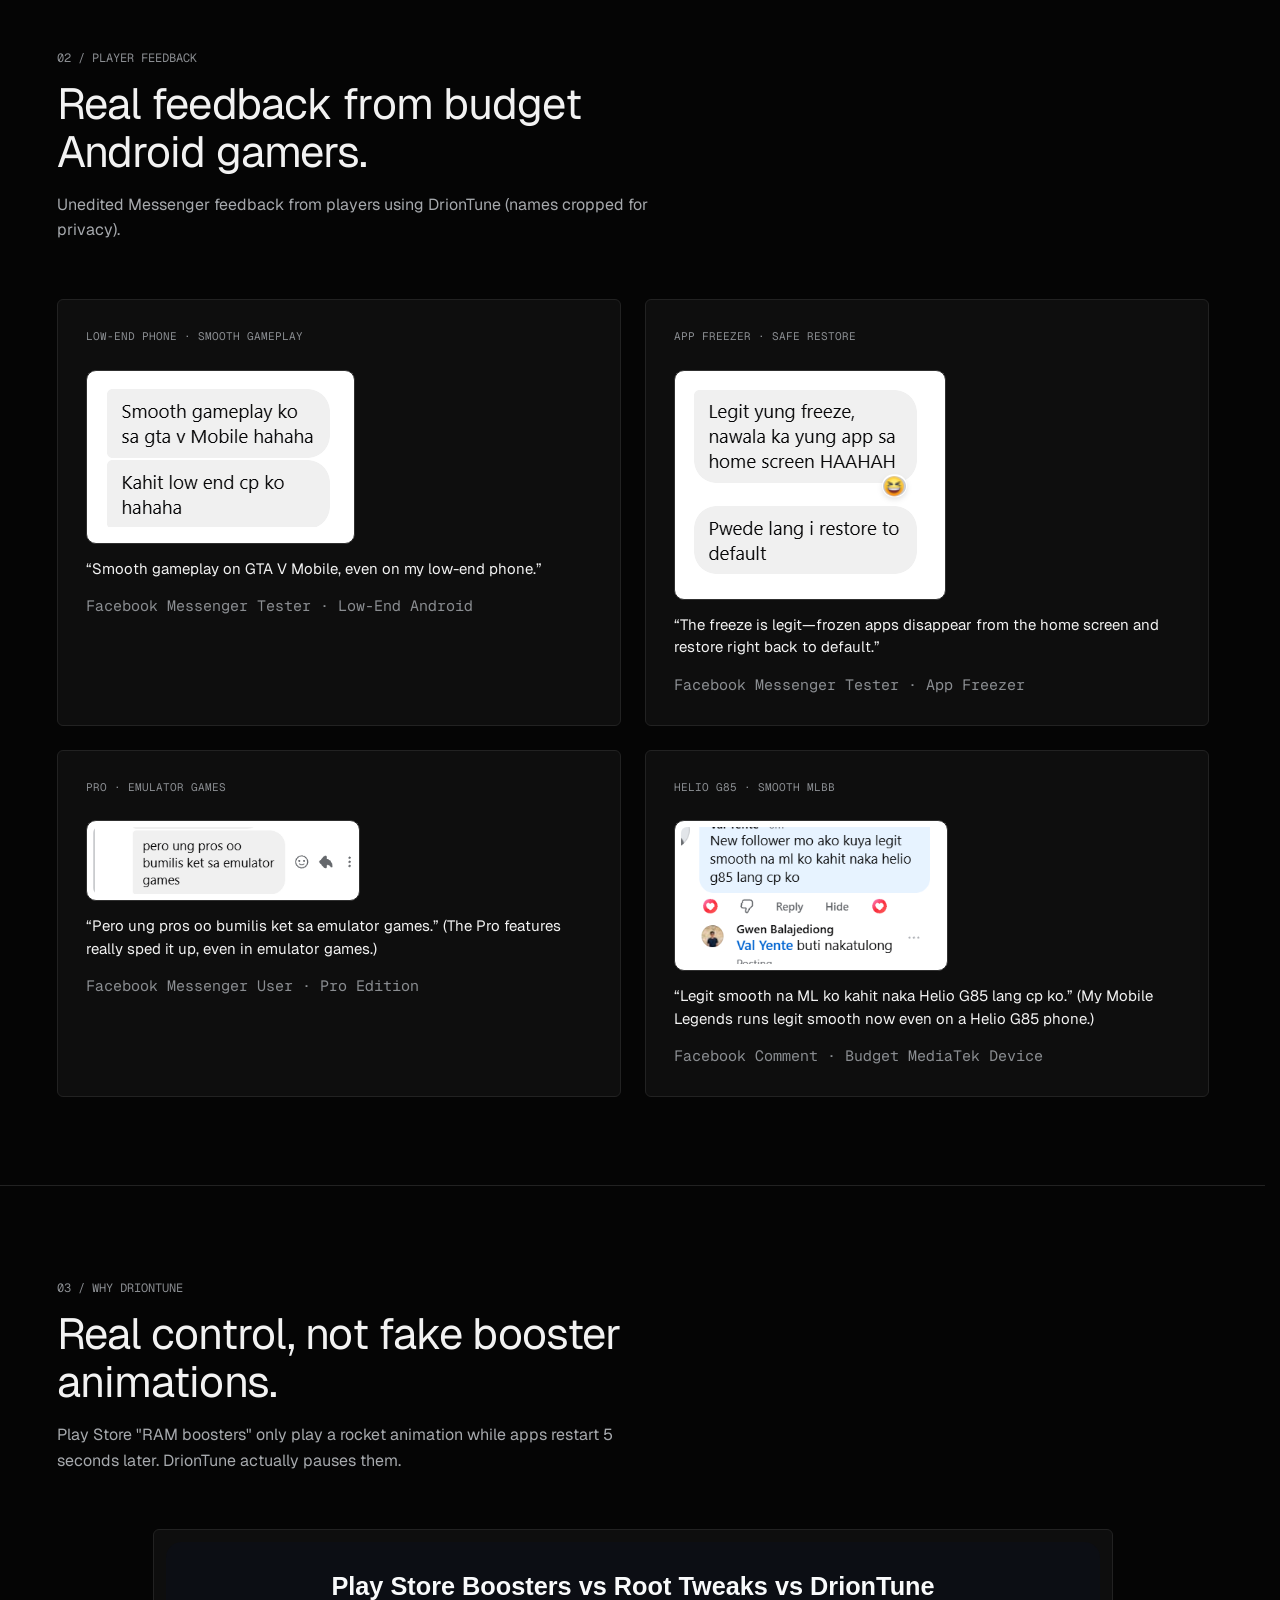
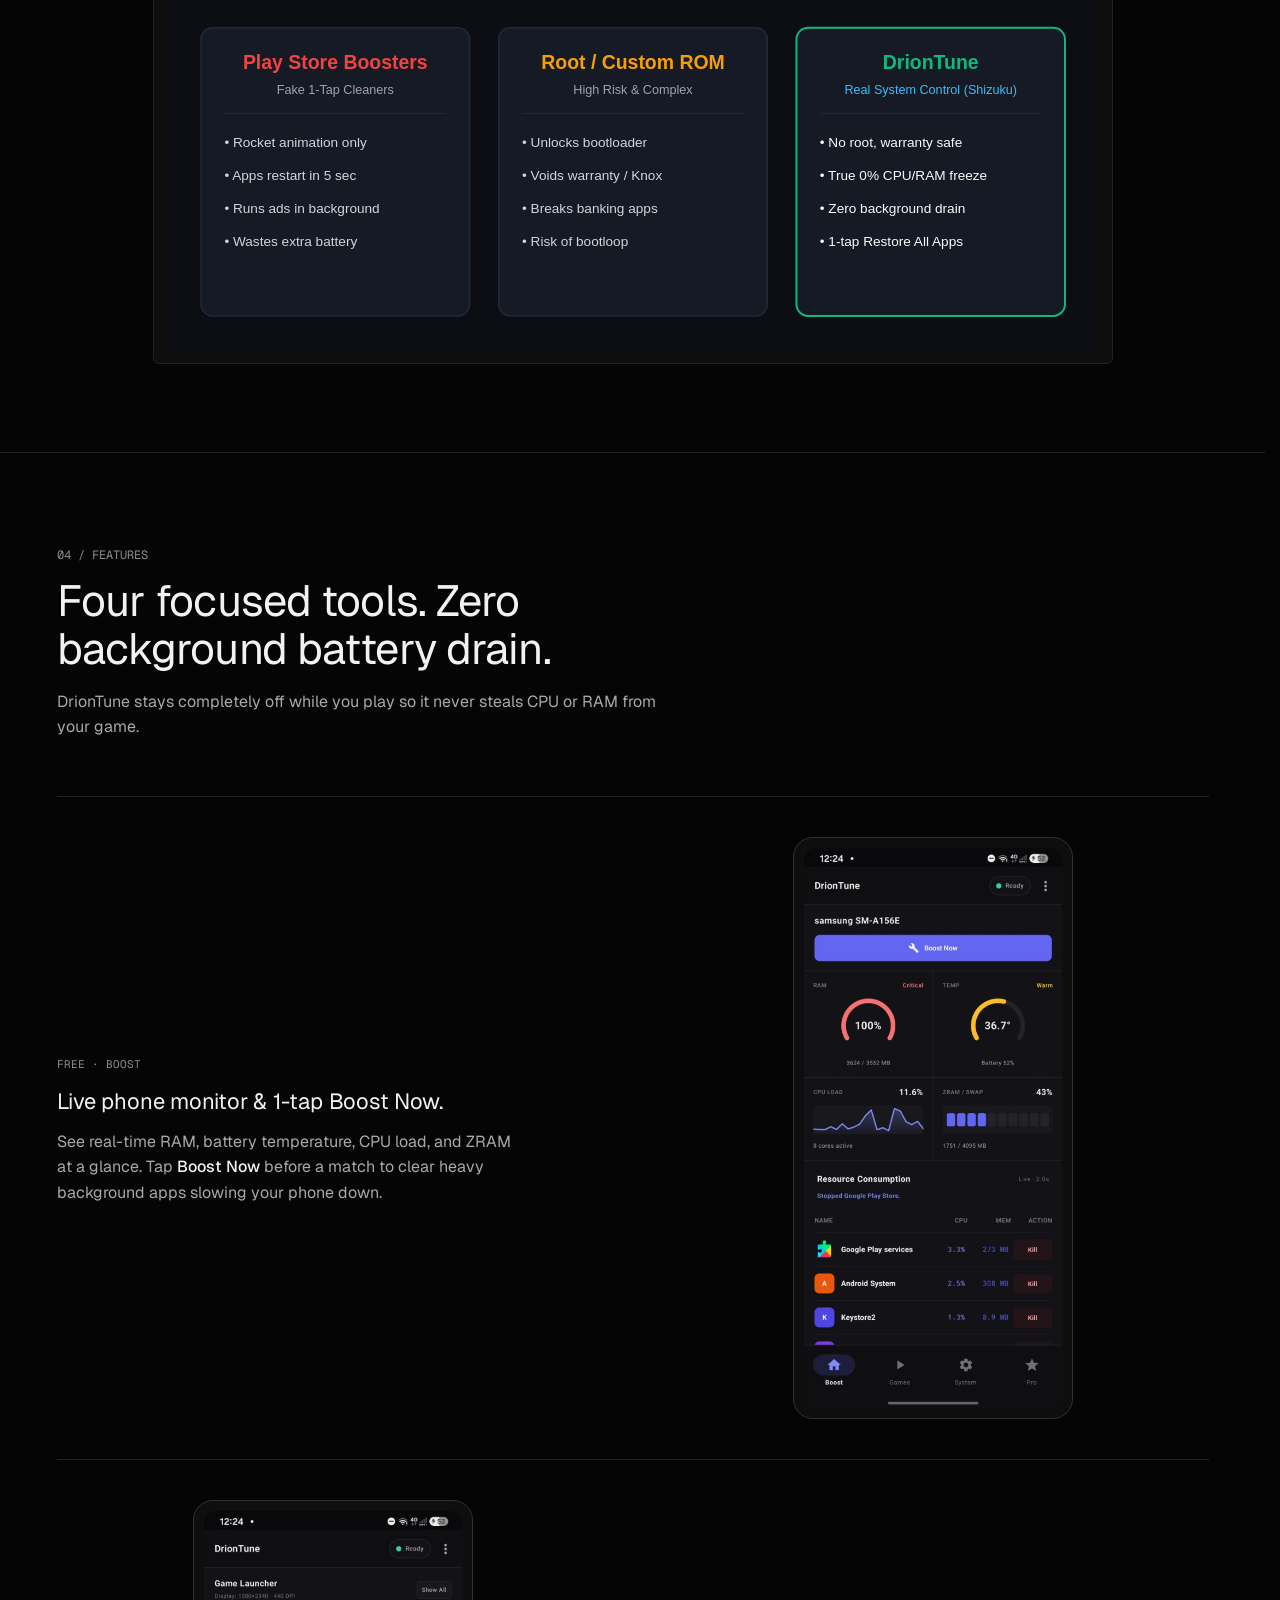
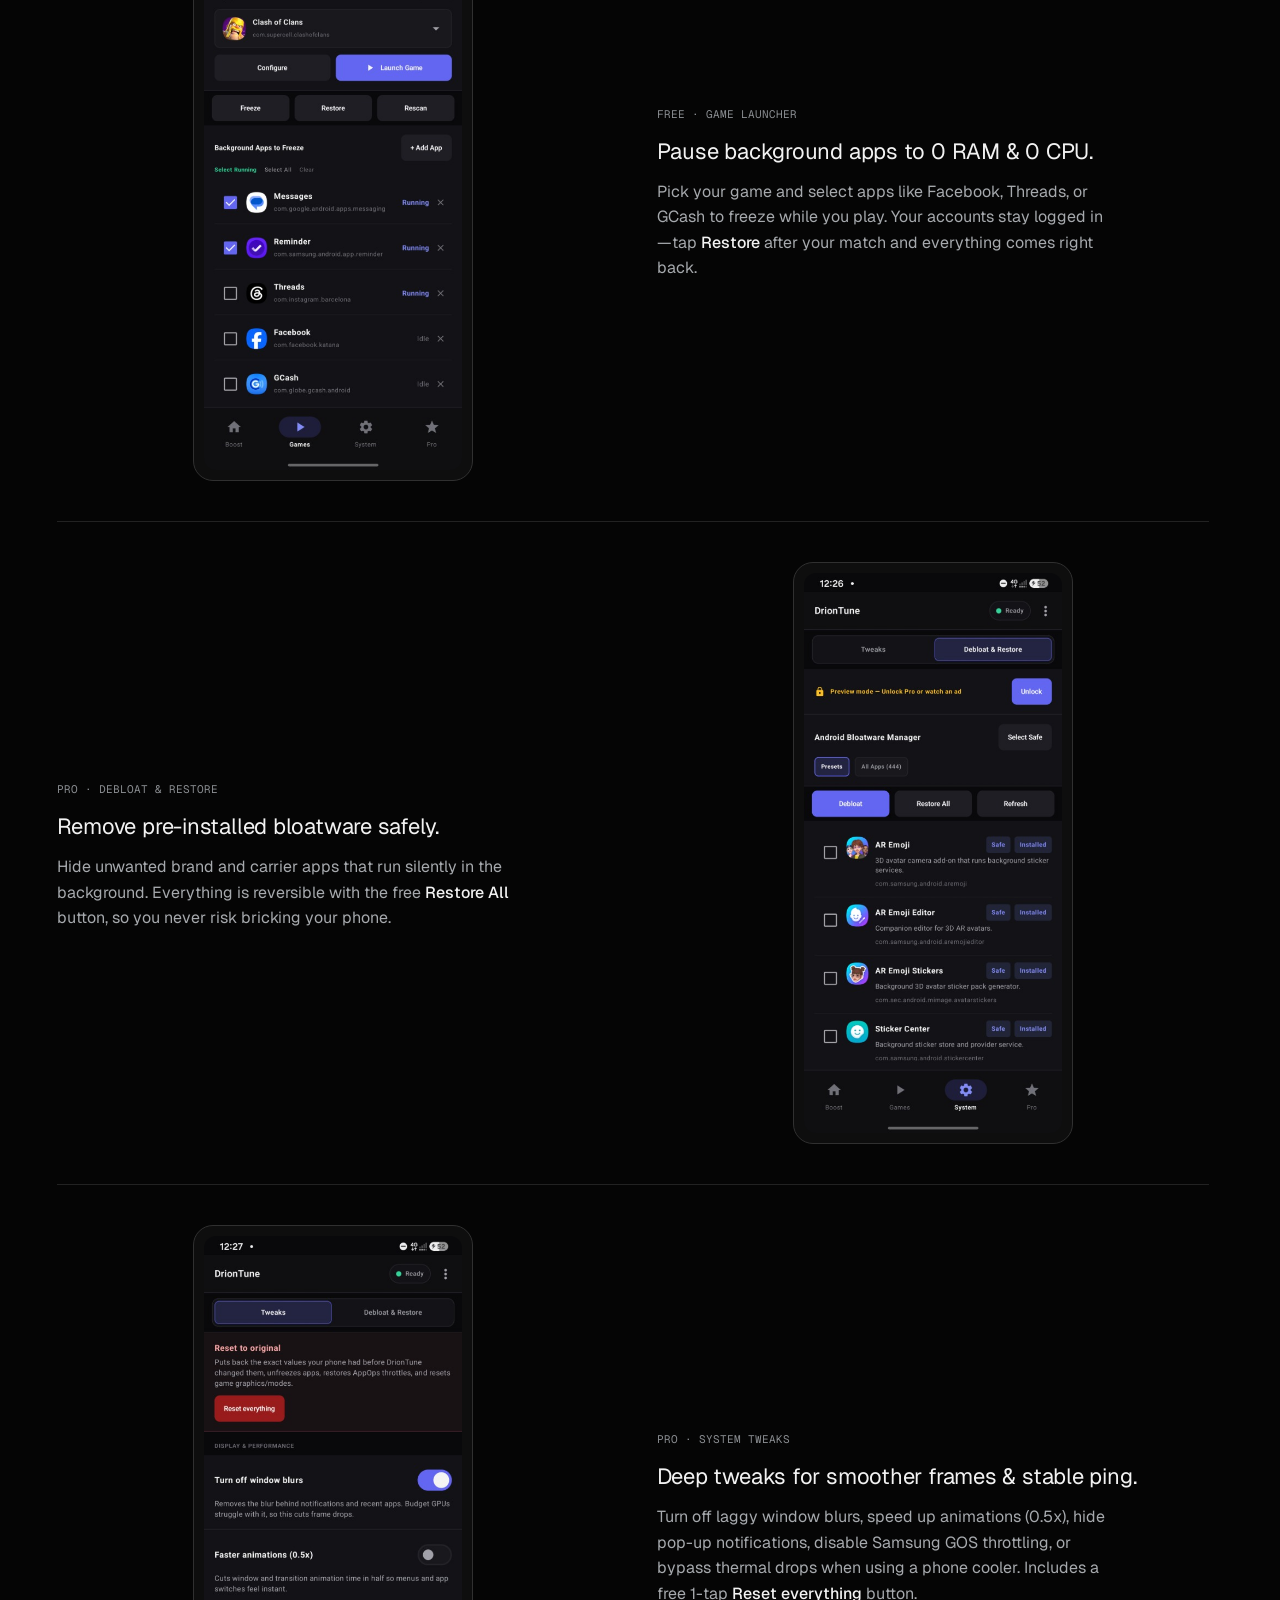
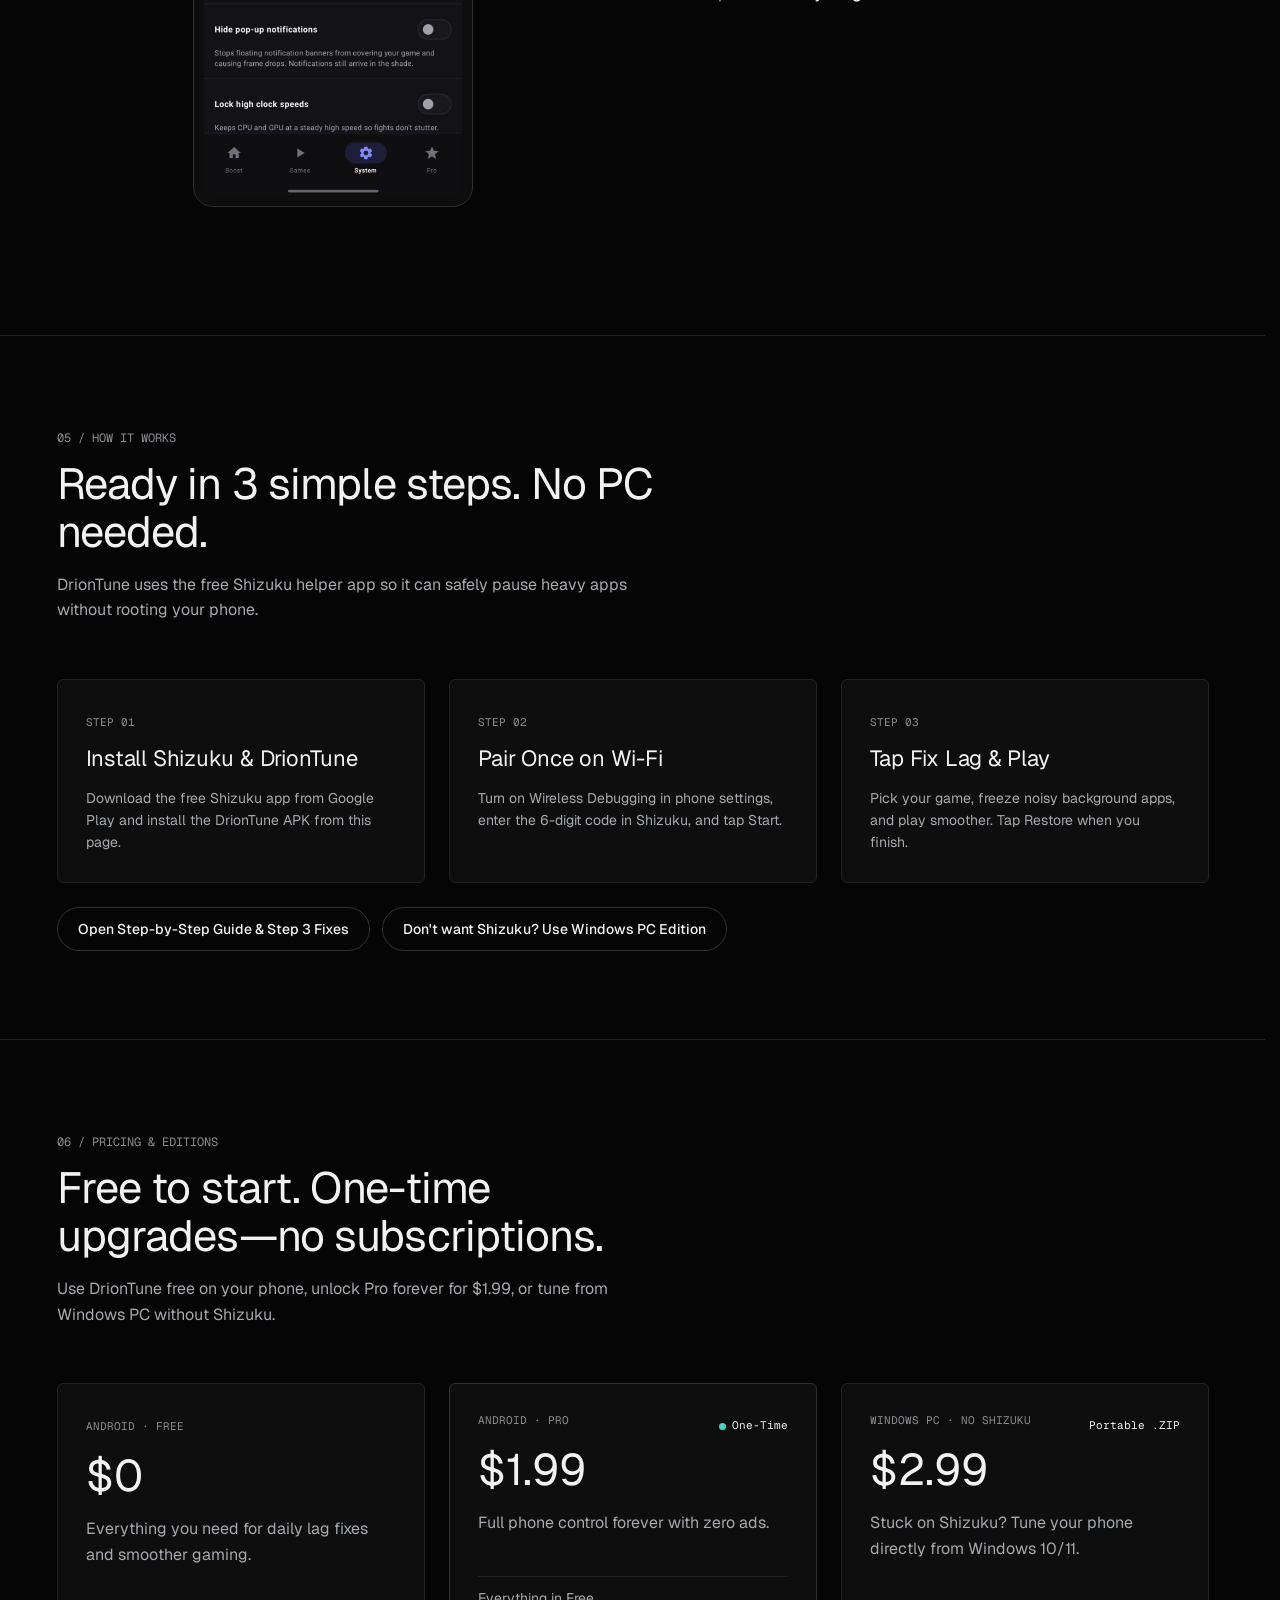
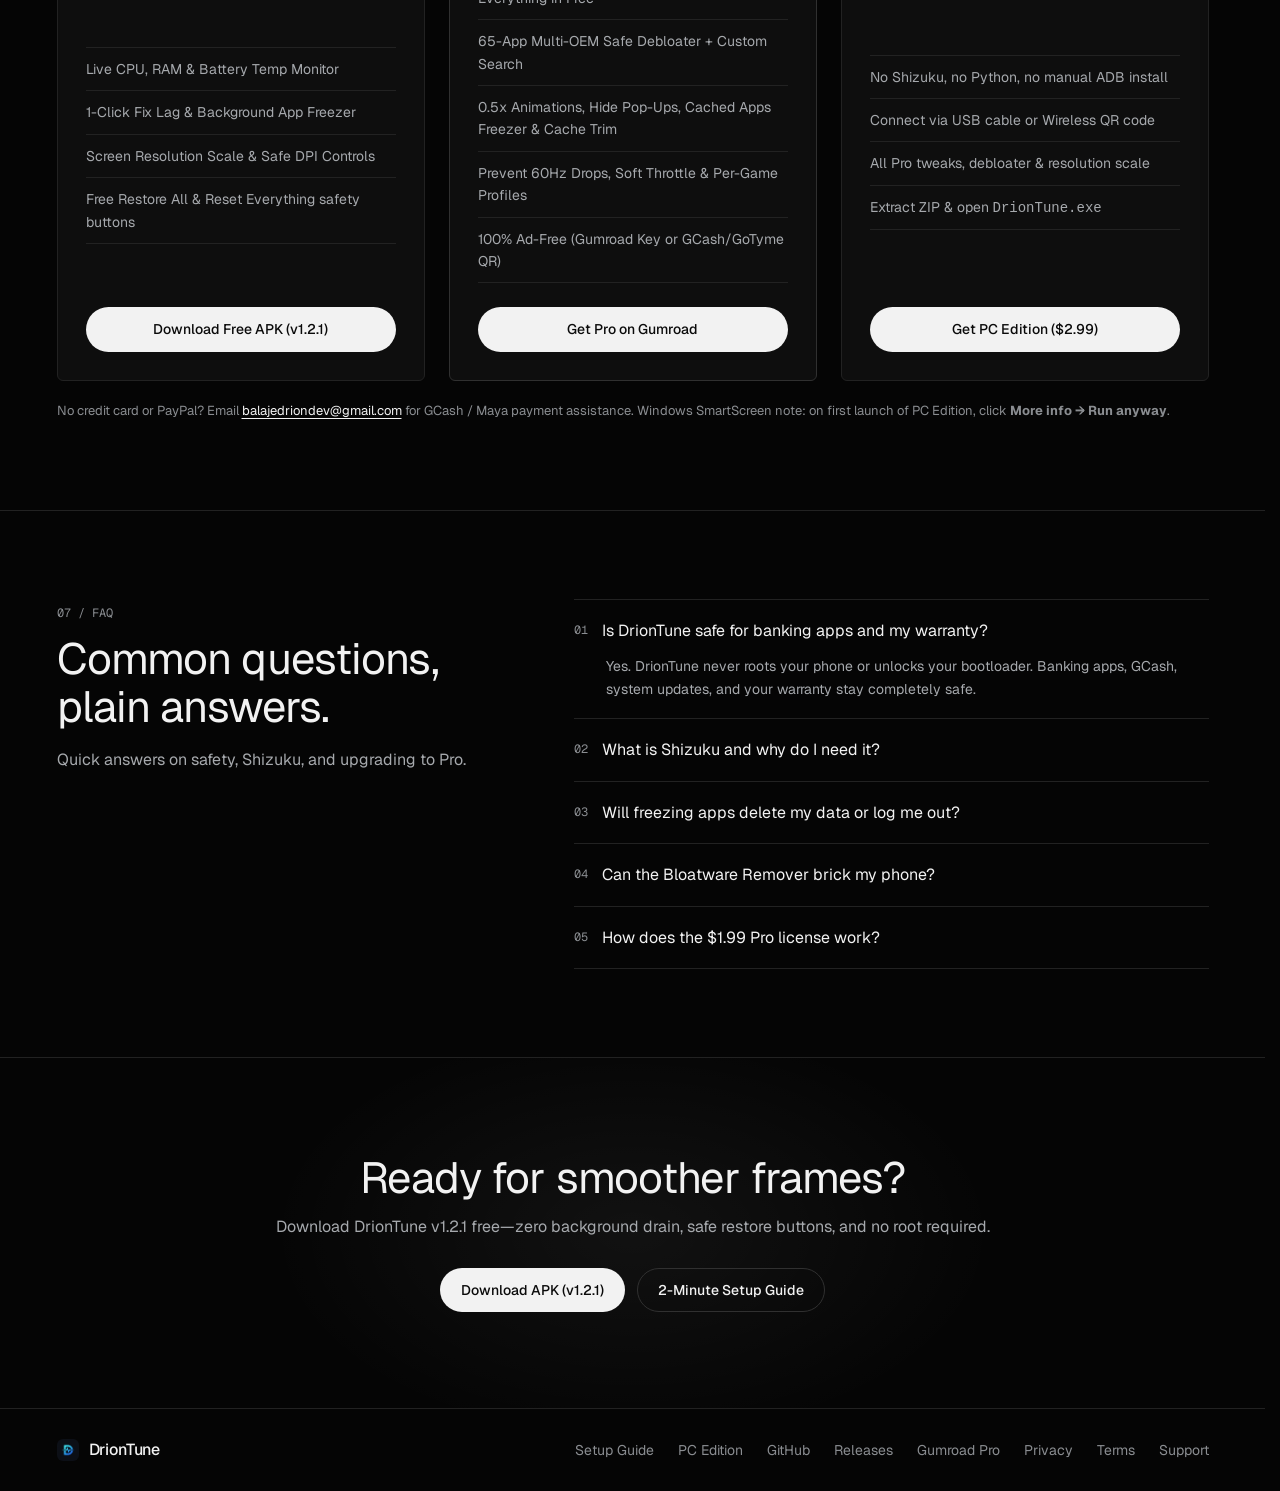
==== commit 66fd6c8f: "release: update landing page, feed, and version.json for v1.2.1" ====
--- a/docs/index.html
+++ b/docs/index.html
@@ -39,10 +39,10 @@
         "name": "DrionTune",
         "alternateName": "DrionTune Android Performance Suite",
         "url": "https://gwenz2.github.io/DrionTune/",
-        "downloadUrl": "https://github.com/gwenz2/DrionTune/releases/latest/download/DrionTune-v1.2.0.apk",
+        "downloadUrl": "https://github.com/gwenz2/DrionTune/releases/latest/download/DrionTune-v1.2.1.apk",
         "applicationCategory": "UtilitiesApplication",
         "operatingSystem": "Android 11+, Windows 10/11 (PC Edition)",
-        "softwareVersion": "1.2.0",
+        "softwareVersion": "1.2.1",
         "description": "No-root Android performance and gaming booster powered by Shizuku. Freezes background apps to 0% CPU and 0 MB RAM, scales screen resolution up to 75% lower GPU load, removes bloatware safely, and monitors live CPU, RAM, ZRAM, and battery thermals.",
         "featureList": [
           "Live CPU, RAM, ZRAM, and battery thermal dashboard",
@@ -148,7 +148,7 @@
         <a href="#pricing">Pricing</a>
         <a href="guide.html">Setup Guide</a>
       </nav>
-      <a class="btn btn-primary" href="https://github.com/gwenz2/DrionTune/releases/latest/download/DrionTune-v1.2.0.apk">Download v1.2.0 APK</a>
+      <a class="btn btn-primary" href="https://github.com/gwenz2/DrionTune/releases/latest/download/DrionTune-v1.2.1.apk">Download v1.2.1 APK</a>
     </div>
   </header>
 
@@ -159,7 +159,7 @@
         <div class="hero-copy">
           <div class="status-pill">
             <span class="live-dot" aria-hidden="true"></span>
-            <span>v1.2.0 Live · DPI &amp; Debloater Fixes + Free Restore</span>
+            <span>v1.2.1 Live · Cold-Start &amp; Stability Hotfix (on top of v1.2.0)</span>
           </div>
           <h1>Stop game lag on Android.<br />Keep your warranty.</h1>
           <p class="lead">
@@ -167,8 +167,8 @@
             zero RAM and zero CPU while you play—then restore everything in one tap.
           </p>
           <div class="actions">
-            <a class="btn btn-primary" href="https://github.com/gwenz2/DrionTune/releases/latest/download/DrionTune-v1.2.0.apk">
-              Download APK (v1.2.0)
+            <a class="btn btn-primary" href="https://github.com/gwenz2/DrionTune/releases/latest/download/DrionTune-v1.2.1.apk">
+              Download APK (v1.2.1)
             </a>
             <a class="btn btn-secondary" href="guide.html">
               2-Minute Setup Guide
@@ -226,6 +226,12 @@
             <h3>0.5x Animations, Hide Pop-Ups, Cached Apps Freezer &amp; Cache Trim</h3>
             <p>Adds snappier 0.5x UI animations, Hide Pop-Up Notifications while gaming, Android 11+ Cached Apps Freezer, 1-tap Clear App Caches, stronger Soft Throttle, and in-app GCash/GoTyme InstaPay QR.</p>
           </article>
+        </div>
+
+        <div class="panel-card" style="margin-top: 16px;">
+          <span class="mono-tag">v1.2.1 · HOTFIX RELEASE</span>
+          <h3>Cold-Start, Ad Trial &amp; Updater Reliability Fixes</h3>
+          <p><strong>v1.2.1</strong> builds on v1.2.0 with stability fixes while keeping every v1.2.0 feature: defers trial expiry reset and &ldquo;Restore Now&rdquo; notification taps until Shizuku connects so stock snapshots are never lost, fixes &ldquo;Watch Ad&rdquo; hanging on offline/init failures, moves QR gallery saves off the main thread, disables update check HTTP caching, adds an &ldquo;Install unknown apps&rdquo; prompt, and ticks the trial timer live.</p>
         </div>
 
         <div class="res-proof panel-card">
@@ -436,7 +442,7 @@
               <li>Screen Resolution Scale &amp; Safe DPI Controls</li>
               <li>Free Restore All &amp; Reset Everything safety buttons</li>
             </ul>
-            <a class="btn btn-primary full" href="https://github.com/gwenz2/DrionTune/releases/latest/download/DrionTune-v1.2.0.apk">Download Free APK (v1.2.0)</a>
+            <a class="btn btn-primary full" href="https://github.com/gwenz2/DrionTune/releases/latest/download/DrionTune-v1.2.1.apk">Download Free APK (v1.2.1)</a>
           </div>
 
           <div class="panel-card pricing-card featured">
@@ -519,9 +525,9 @@
     <section class="closing">
       <div class="container closing-box">
         <h2>Ready for smoother frames?</h2>
-        <p>Download DrionTune v1.2.0 free—zero background drain, safe restore buttons, and no root required.</p>
+        <p>Download DrionTune v1.2.1 free—zero background drain, safe restore buttons, and no root required.</p>
         <div class="actions center">
-          <a class="btn btn-primary" href="https://github.com/gwenz2/DrionTune/releases/latest/download/DrionTune-v1.2.0.apk">Download APK (v1.2.0)</a>
+          <a class="btn btn-primary" href="https://github.com/gwenz2/DrionTune/releases/latest/download/DrionTune-v1.2.1.apk">Download APK (v1.2.1)</a>
           <a class="btn btn-secondary" href="guide.html">2-Minute Setup Guide</a>
         </div>
       </div>
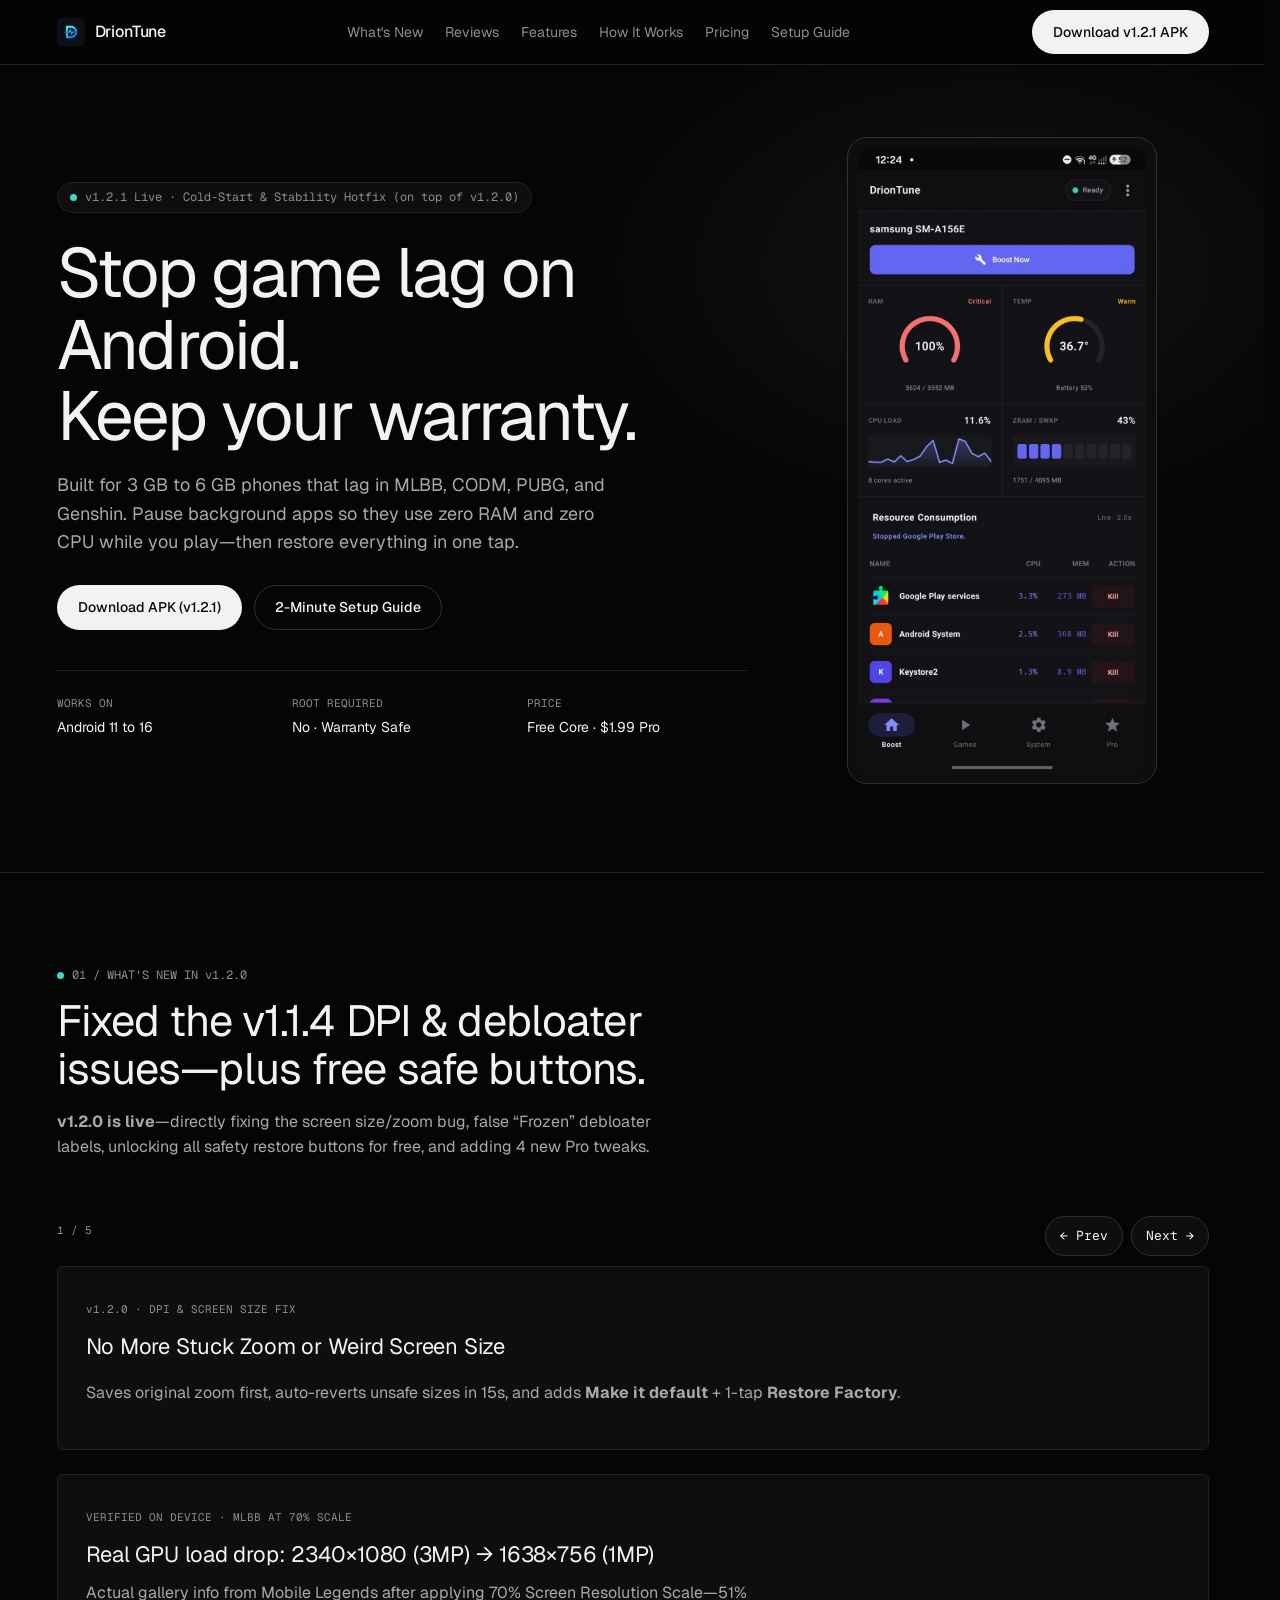
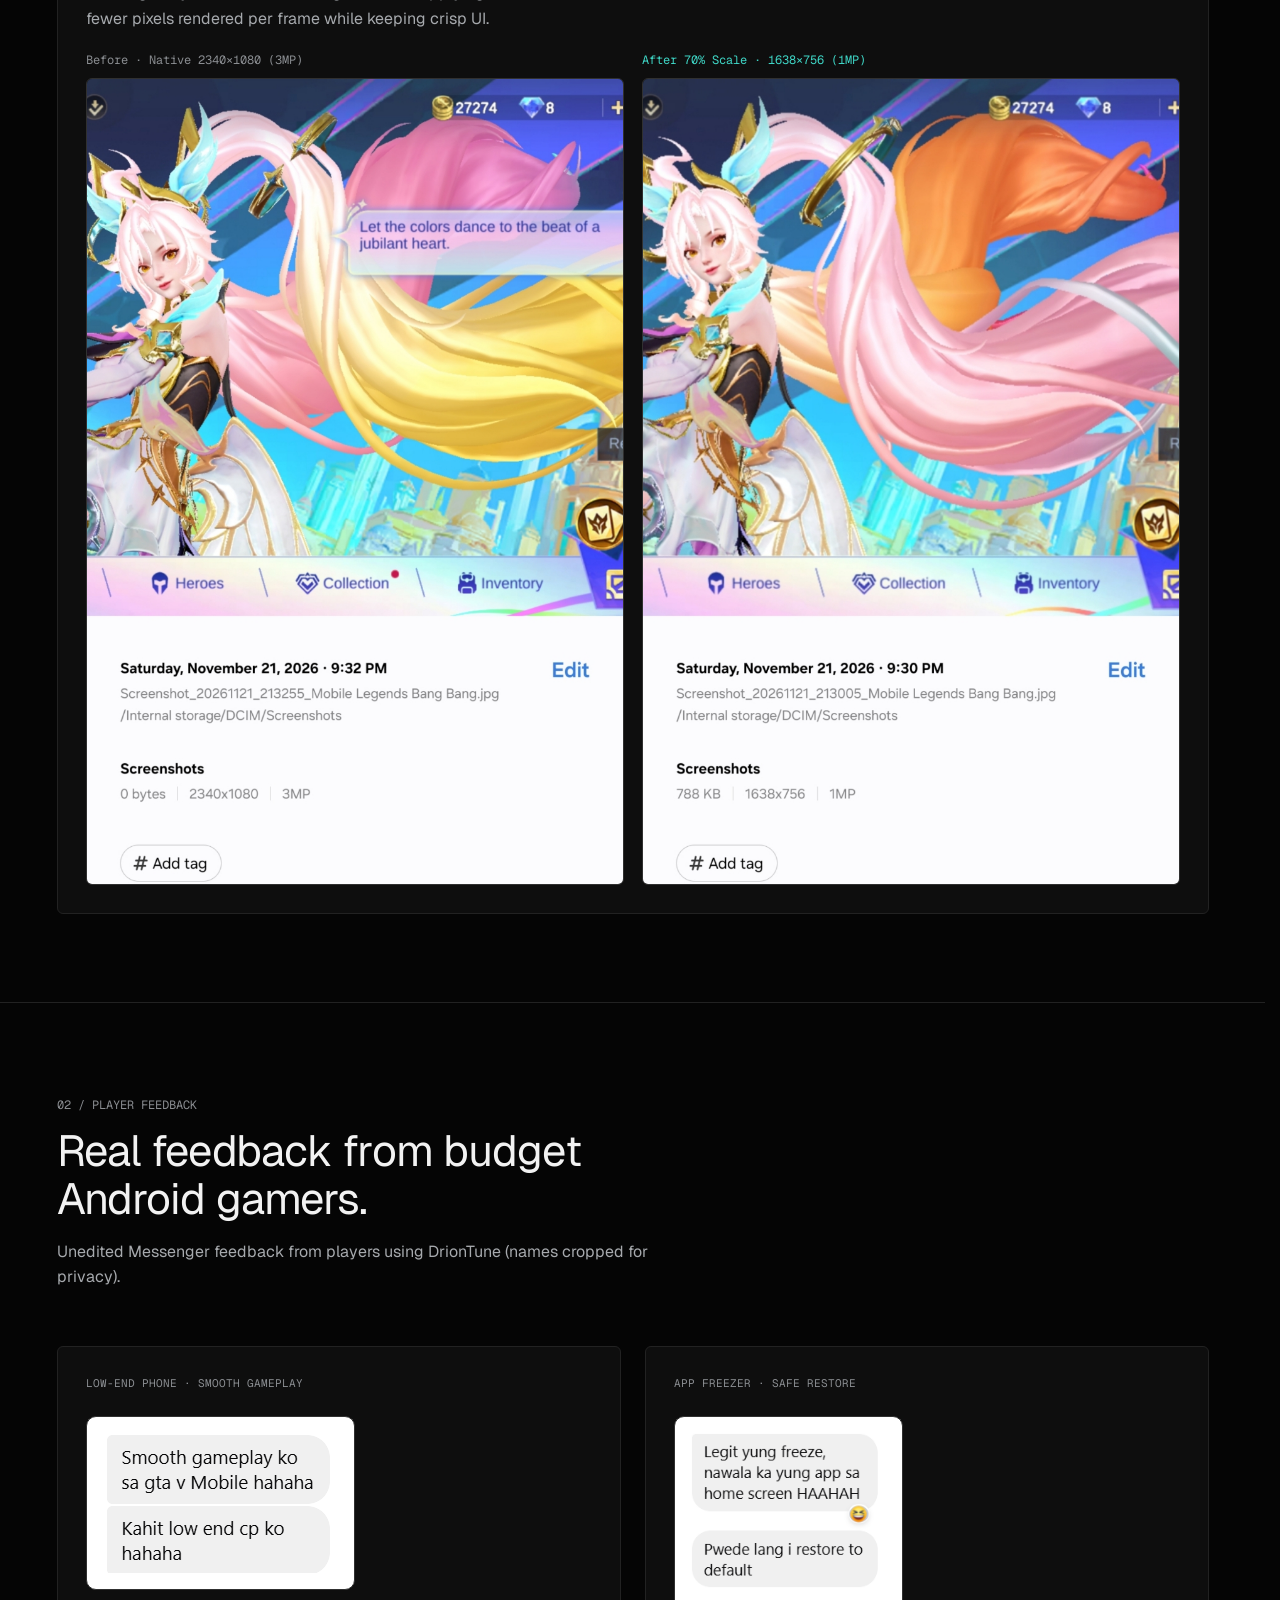
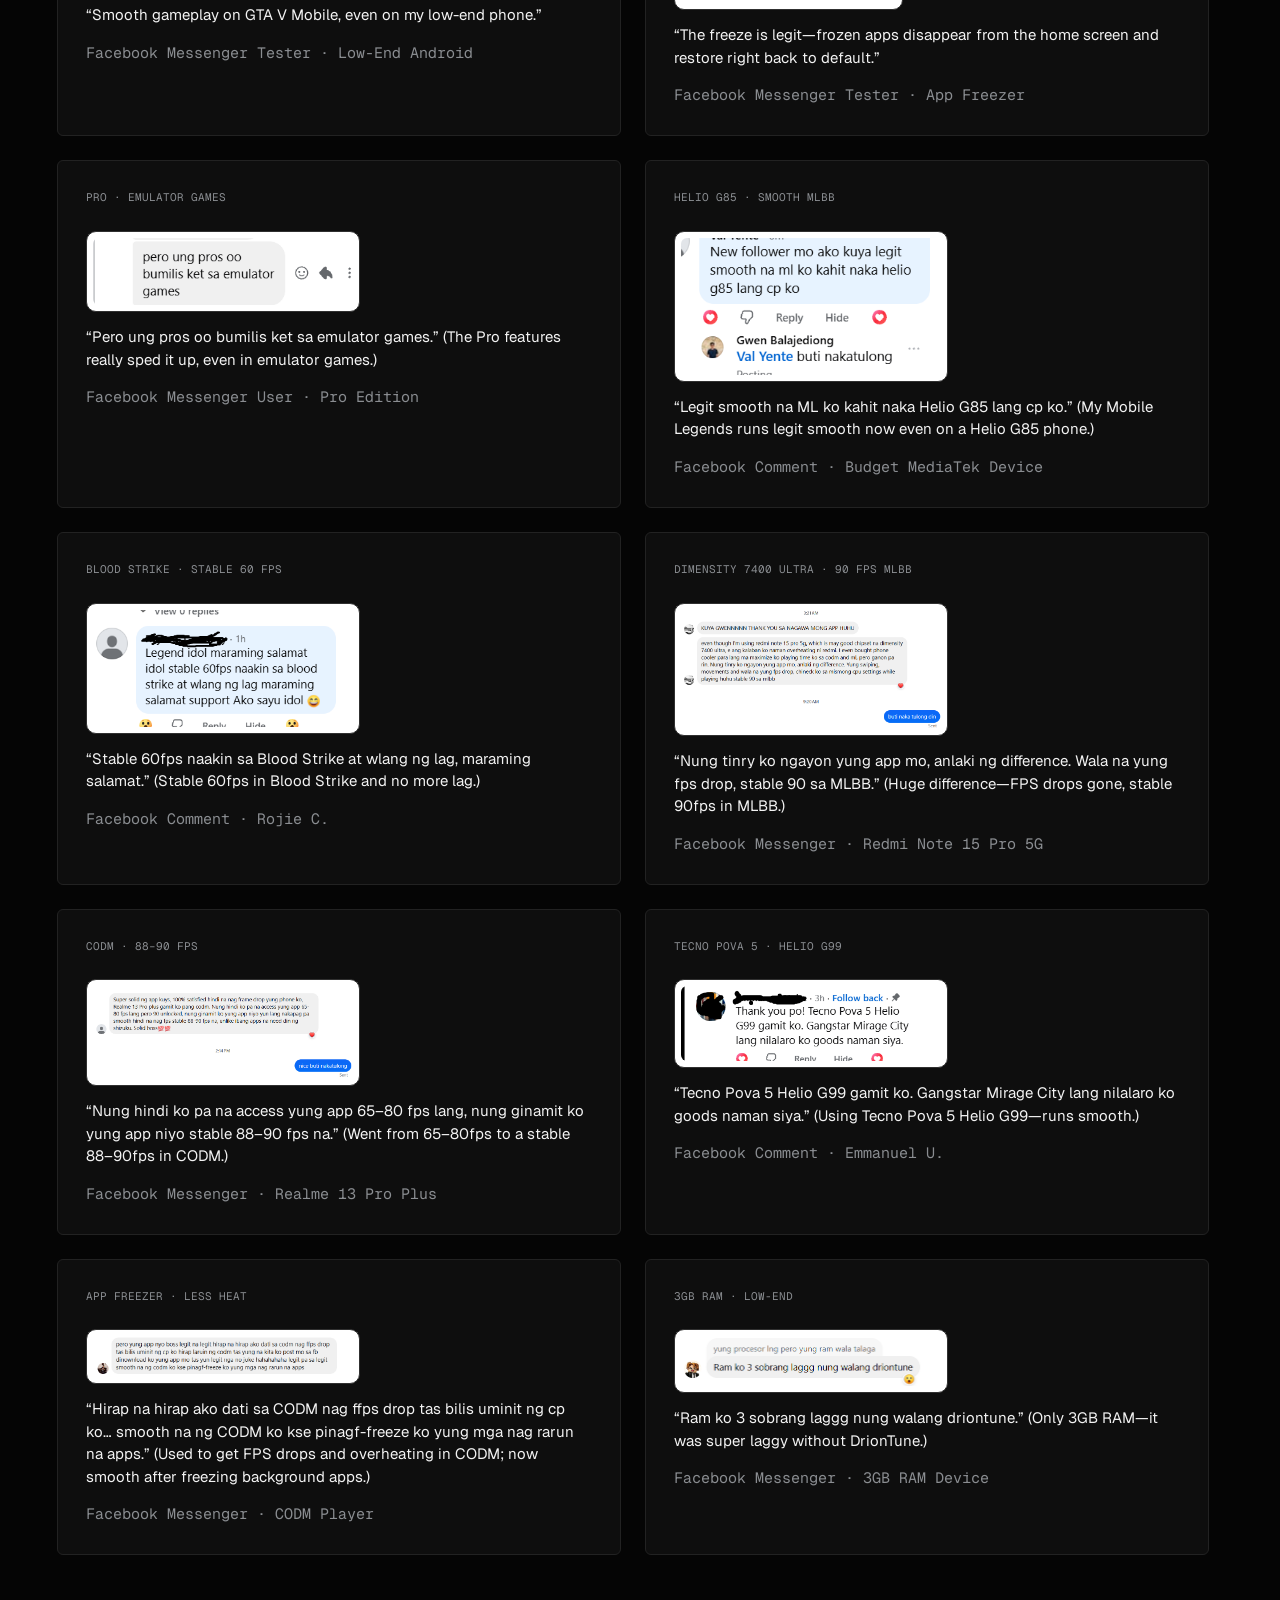
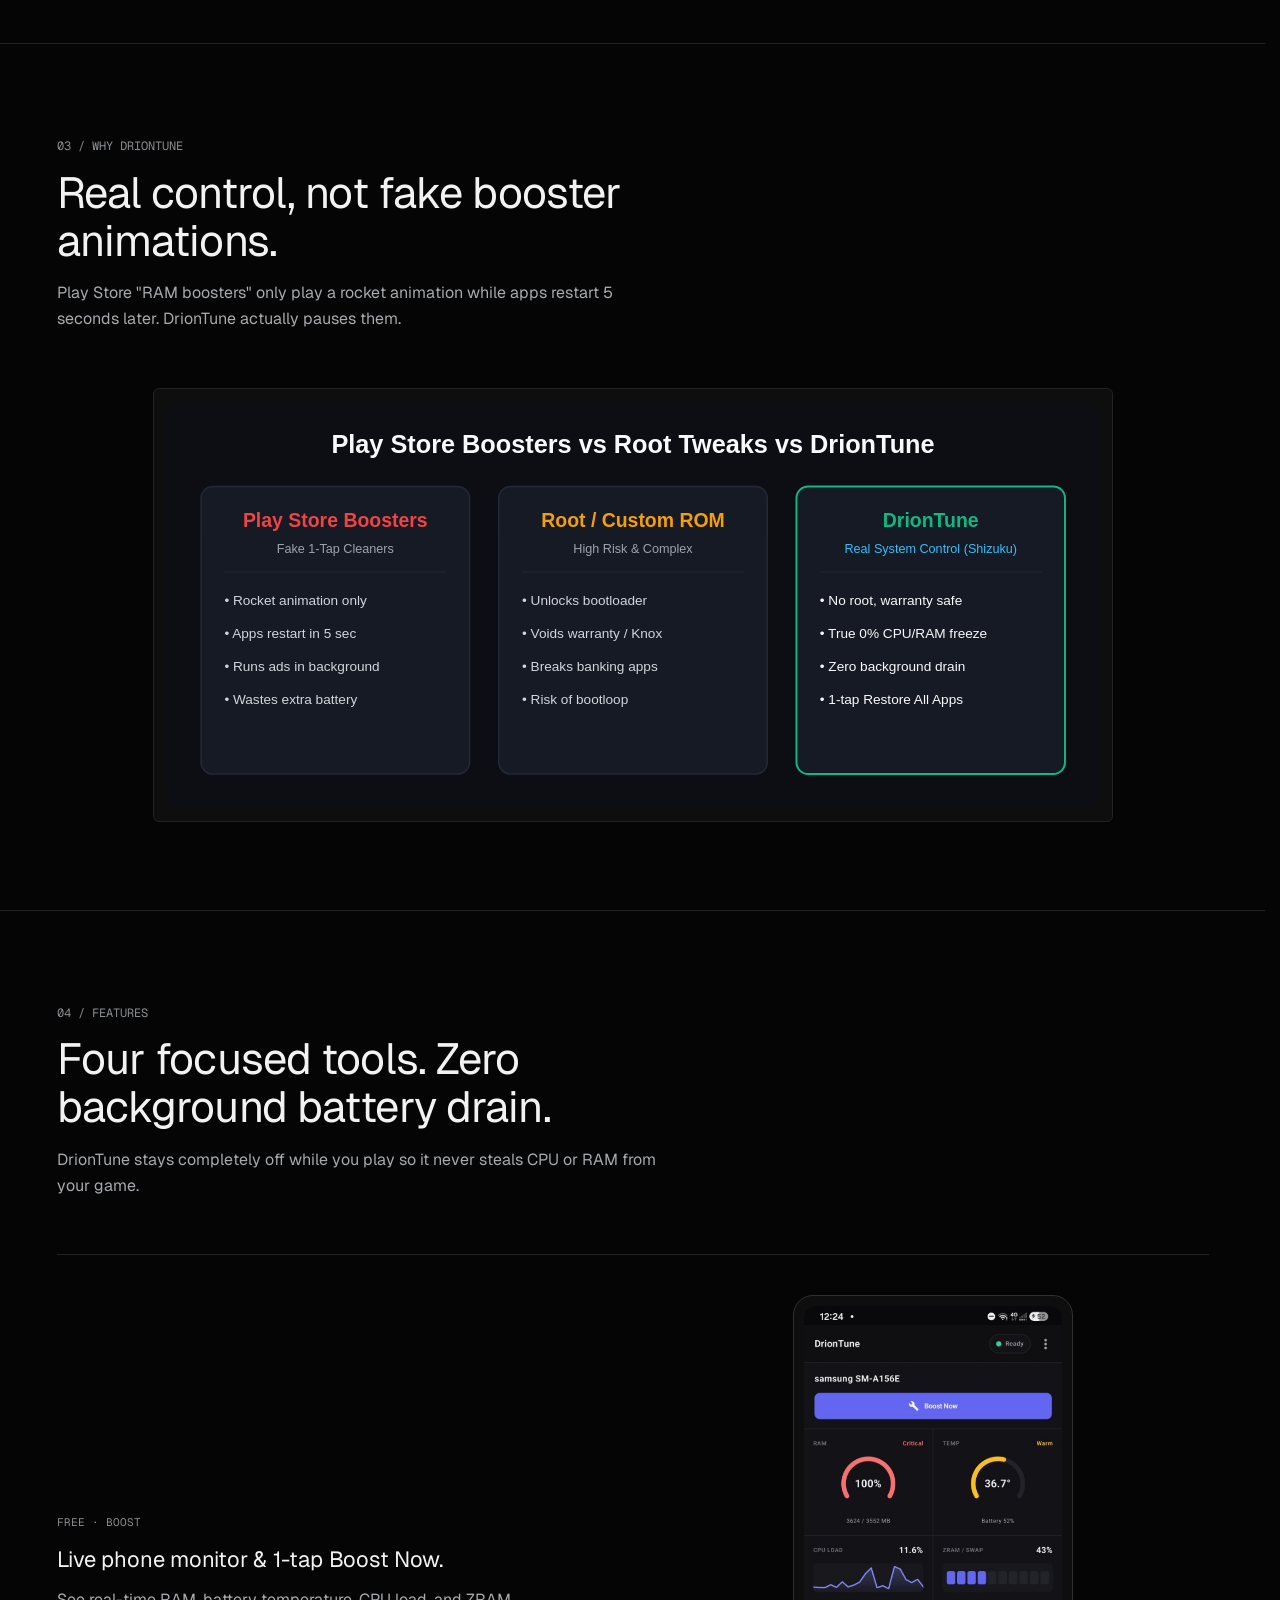
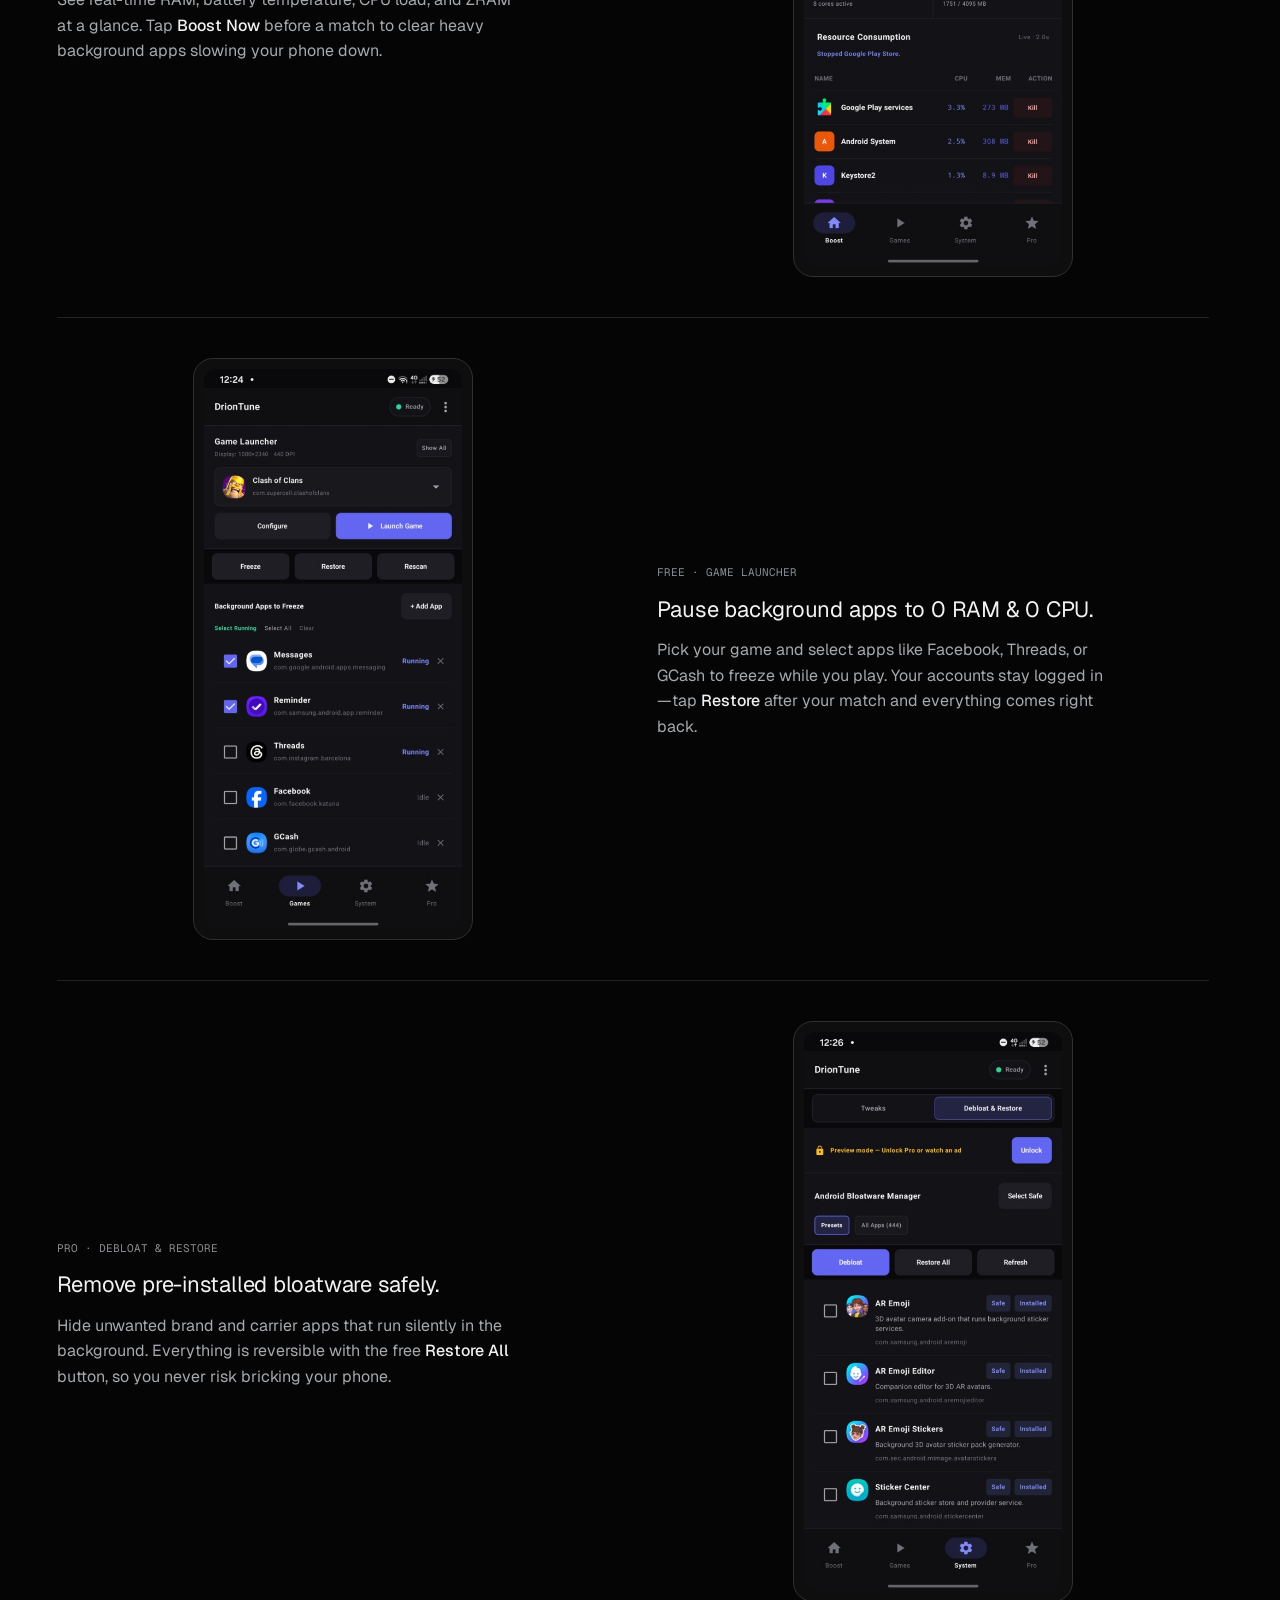
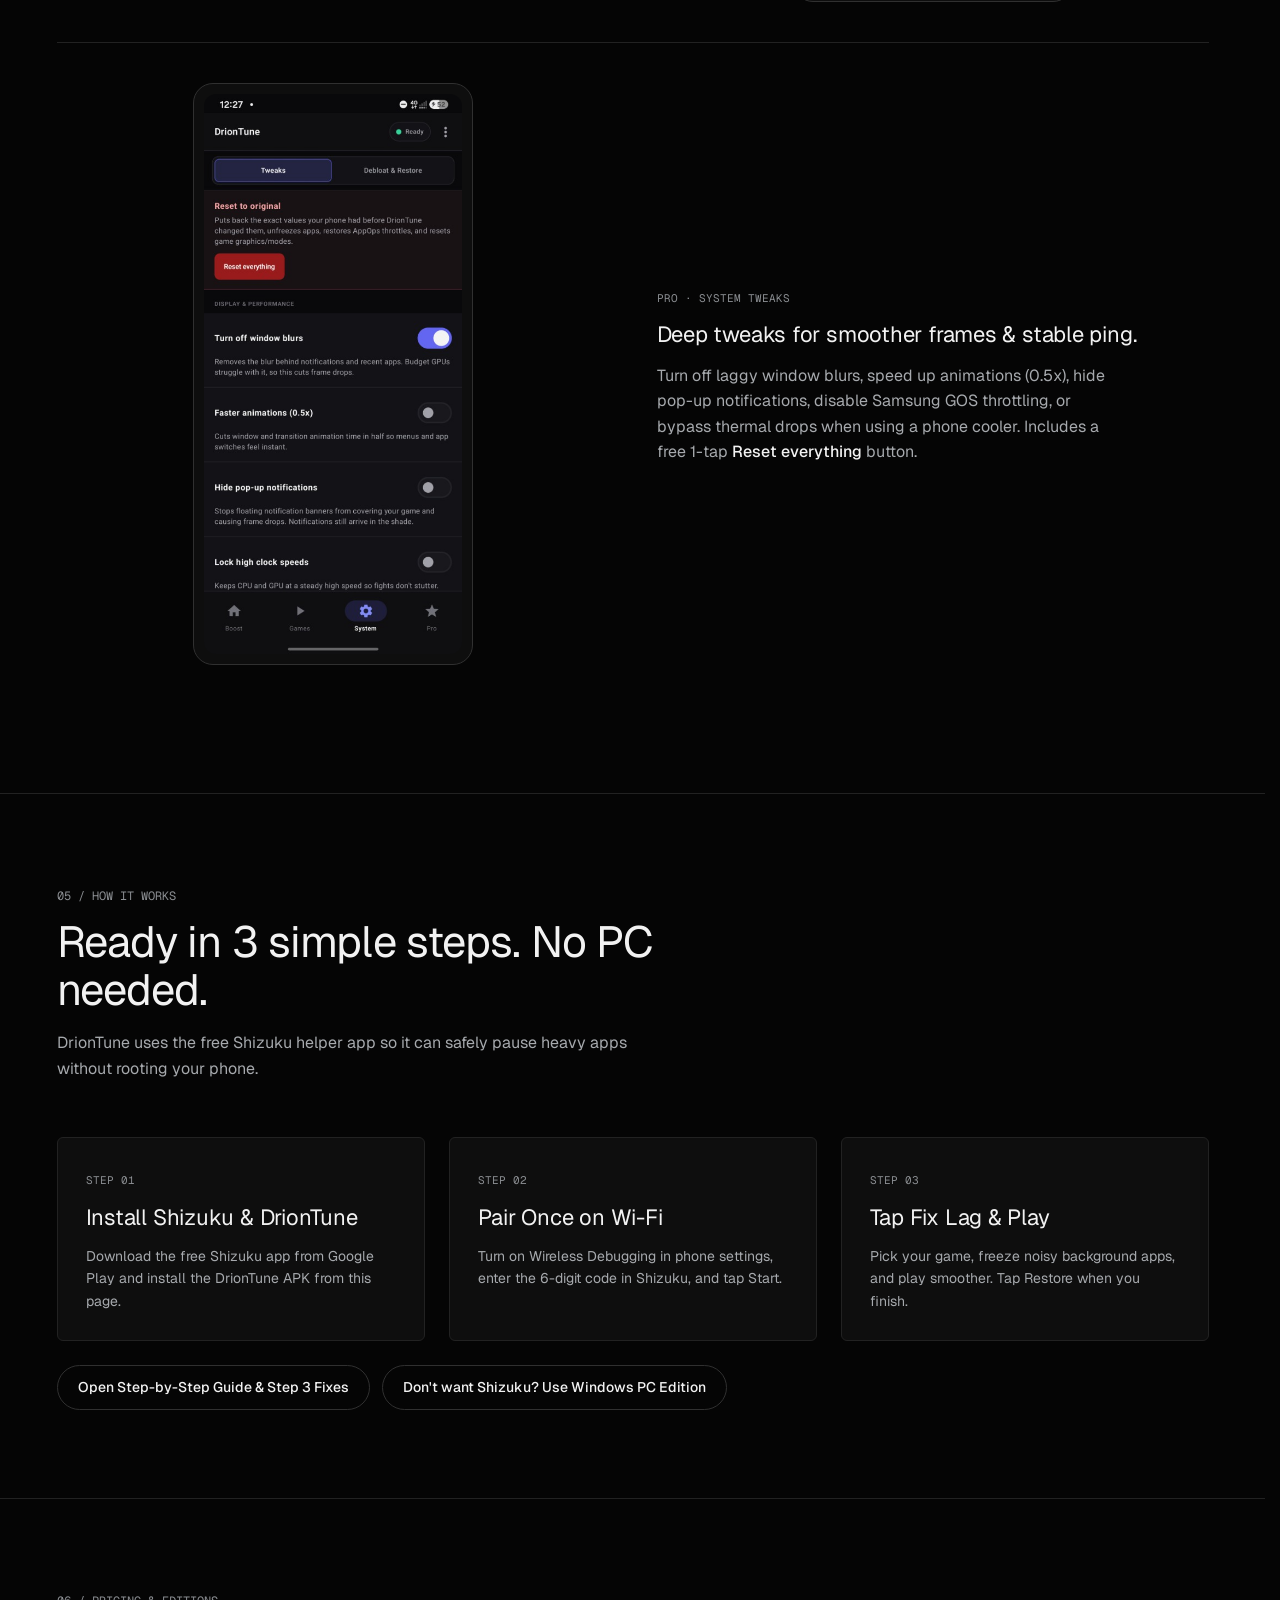
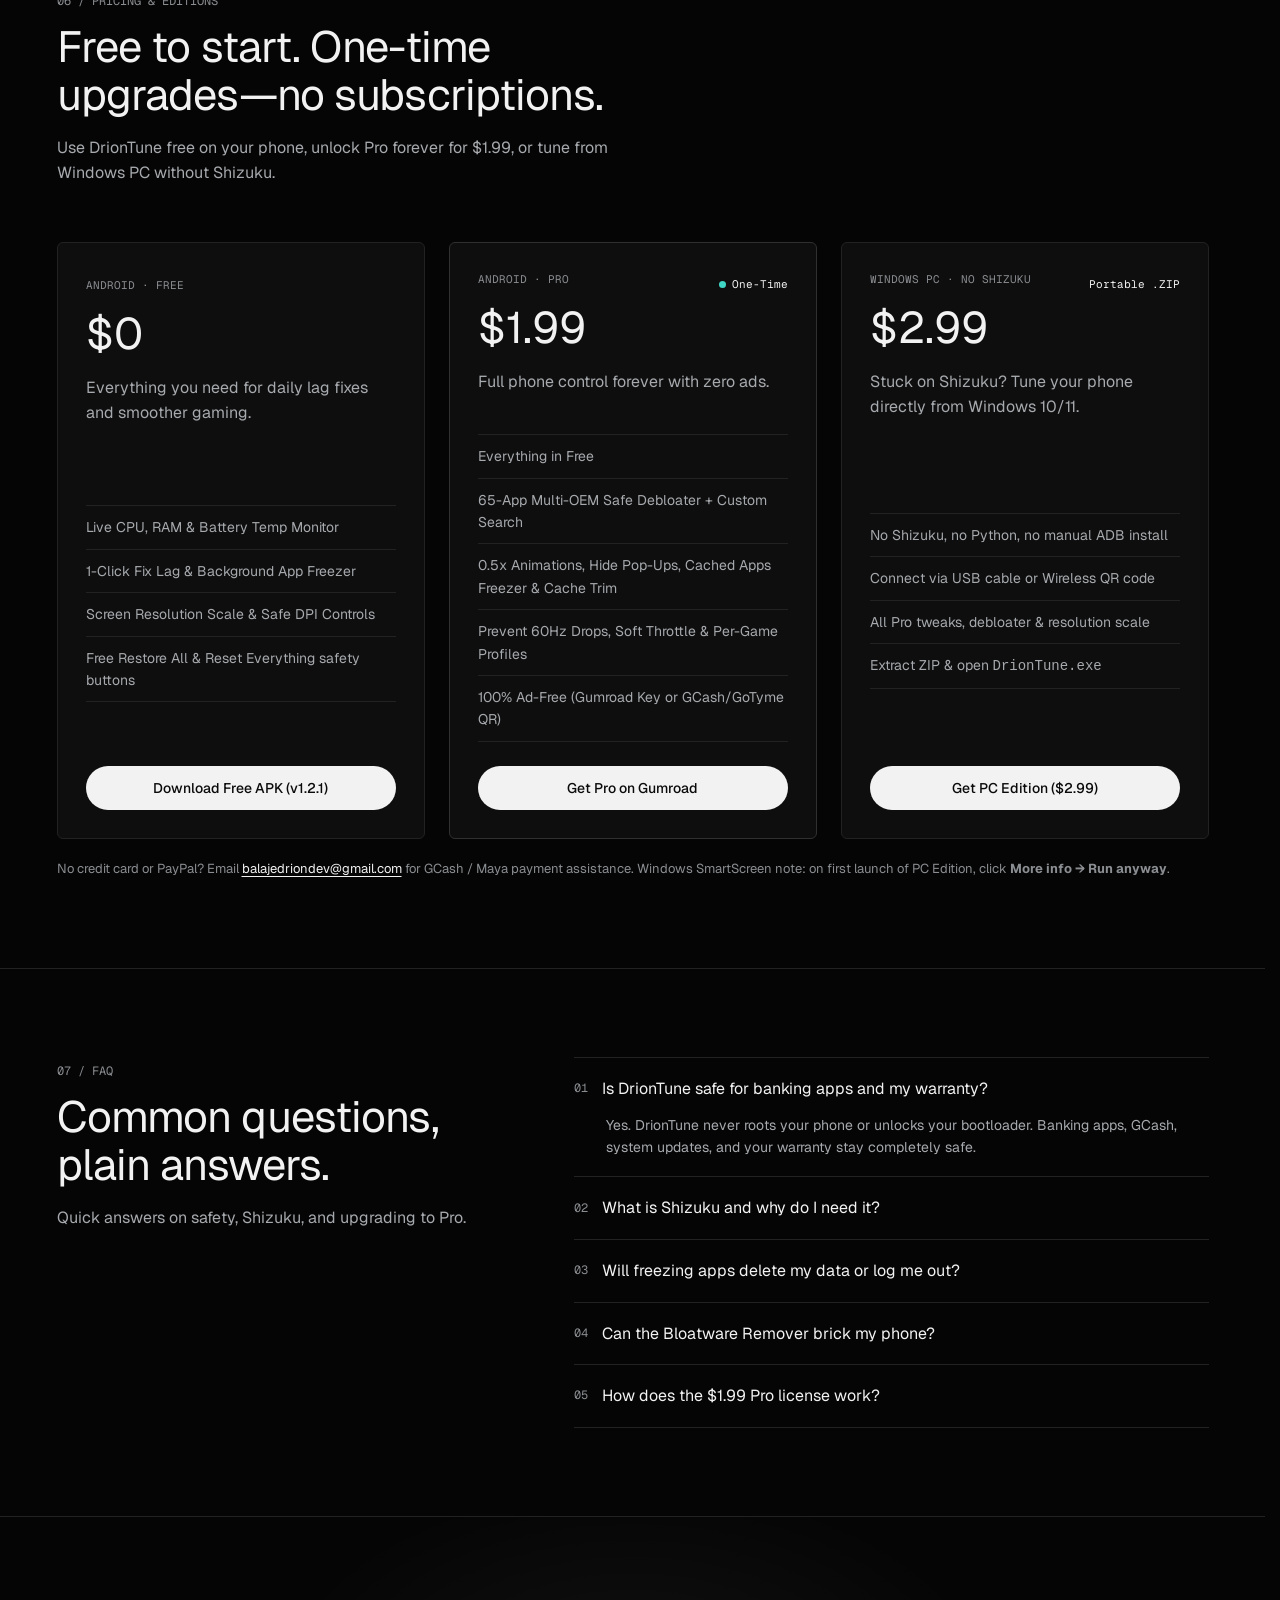
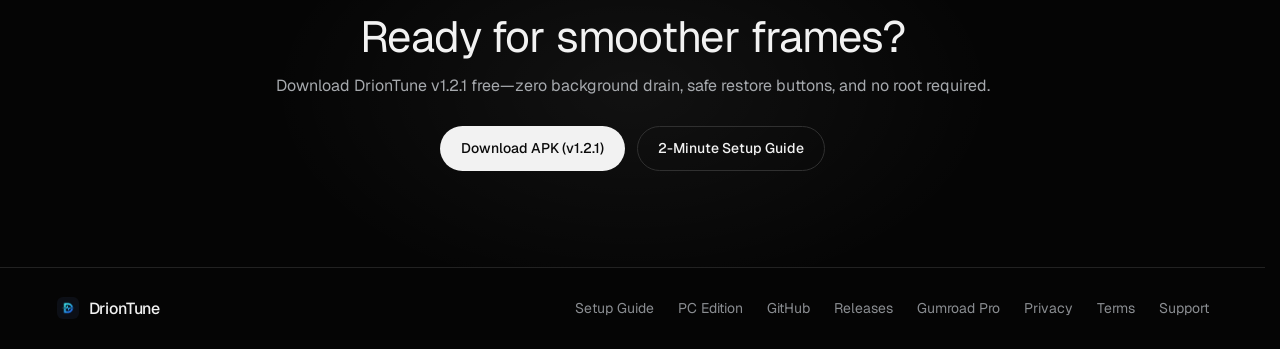
==== commit e3a1b9d3: "Update landing page with social proof, update deck, and mobile UX improvements" ====
--- a/docs/index.html
+++ b/docs/index.html
@@ -205,34 +205,57 @@
           <h2>Fixed the v1.1.4 DPI &amp; debloater issues—plus free safe buttons.</h2>
           <p><strong>v1.2.0 is live</strong>—directly fixing the screen size/zoom bug, false &ldquo;Frozen&rdquo; debloater labels, unlocking all safety restore buttons for free, and adding 4 new Pro tweaks.</p>
         </div>
-        <div class="grid-2x2">
-          <article class="panel-card">
+        <div class="card-deck" data-card-deck>
+          <div class="card-deck-bar">
+            <span class="mono-tag" data-deck-counter>1 / 5</span>
+            <div class="card-deck-nav">
+              <button type="button" class="deck-btn" data-deck-prev aria-label="Previous update">← Prev</button>
+              <button type="button" class="deck-btn" data-deck-next aria-label="Next update">Next →</button>
+            </div>
+          </div>
+          <article class="panel-card deck-card is-active">
             <span class="mono-tag">v1.2.0 · DPI &amp; SCREEN SIZE FIX</span>
             <h3>No More Stuck Zoom or Weird Screen Size</h3>
-            <p>Fixed the v1.1.4 bug that could overwrite Samsung Screen Zoom or leave icons too big/small. v1.2.0 saves your original zoom first, auto-reverts unsafe sizes in 15s, and adds <strong>Make it default</strong> + 1-tap <strong>Restore Factory</strong>.</p>
-          </article>
-          <article class="panel-card">
+            <p>Saves original zoom first, auto-reverts unsafe sizes in 15s, and adds <strong>Make it default</strong> + 1-tap <strong>Restore Factory</strong>.</p>
+          </article>
+          <article class="panel-card deck-card">
             <span class="mono-tag">v1.2.0 · 100% FREE SAFE BUTTONS</span>
             <h3>Free Restore All, Restore Anything &amp; Reset Everything</h3>
-            <p>Safety recovery is never behind a paywall. <strong>Restore All</strong> only brings back apps DrionTune removed (skipping untouched system stubs), <strong>Restore Anything</strong> recovers any disabled app, and <strong>Reset Everything</strong> clears all tweaks in one tap.</p>
-          </article>
-          <article class="panel-card">
+            <p>Safety recovery is never paywalled—recover removed/disabled apps or reset all tweaks in one tap.</p>
+          </article>
+          <article class="panel-card deck-card">
             <span class="mono-tag">v1.2.0 PRO · DEBLOATER FIX</span>
             <h3>Fixed False &ldquo;Frozen&rdquo; Tags + 65 Safe OEM Presets</h3>
-            <p>Fixed phone Deep Sleep falsely marking apps as &ldquo;Frozen&rdquo;, added a caution warning + anti-bootloop lock for VoLTE/biometrics/core OS, and grew safe presets from 25 to 65 across Samsung, Xiaomi/POCO, Realme/OPPO, Vivo, Tecno, and Infinix.</p>
-          </article>
-          <article class="panel-card">
+            <p>Fixes Deep Sleep false tags, locks VoLTE/biometrics/core OS, and expands safe presets to 65 across major OEMs.</p>
+          </article>
+          <article class="panel-card deck-card">
             <span class="mono-tag">v1.2.0 PRO · MORE PRO FEATURES</span>
             <h3>0.5x Animations, Hide Pop-Ups, Cached Apps Freezer &amp; Cache Trim</h3>
-            <p>Adds snappier 0.5x UI animations, Hide Pop-Up Notifications while gaming, Android 11+ Cached Apps Freezer, 1-tap Clear App Caches, stronger Soft Throttle, and in-app GCash/GoTyme InstaPay QR.</p>
-          </article>
-        </div>
-
-        <div class="panel-card" style="margin-top: 16px;">
-          <span class="mono-tag">v1.2.1 · HOTFIX RELEASE</span>
-          <h3>Cold-Start, Ad Trial &amp; Updater Reliability Fixes</h3>
-          <p><strong>v1.2.1</strong> builds on v1.2.0 with stability fixes while keeping every v1.2.0 feature: defers trial expiry reset and &ldquo;Restore Now&rdquo; notification taps until Shizuku connects so stock snapshots are never lost, fixes &ldquo;Watch Ad&rdquo; hanging on offline/init failures, moves QR gallery saves off the main thread, disables update check HTTP caching, adds an &ldquo;Install unknown apps&rdquo; prompt, and ticks the trial timer live.</p>
-        </div>
+            <p>Adds 0.5x UI animations, Hide Pop-Ups, Android 11+ Cached Apps Freezer, 1-tap Cache Trim, stronger Soft Throttle, and InstaPay QR.</p>
+          </article>
+          <article class="panel-card deck-card">
+            <span class="mono-tag">v1.2.1 · HOTFIX RELEASE</span>
+            <h3>Cold-Start, Ad Trial &amp; Updater Reliability Fixes</h3>
+            <p>Defers trial/restore until Shizuku connects, fixes offline &ldquo;Watch Ad&rdquo; hangs, moves QR saves off main thread, and adds live trial timer + install-unknown-apps prompt.</p>
+          </article>
+        </div>
+        <script>
+          (function () {
+            var deck = document.querySelector('[data-card-deck]');
+            if (!deck) return;
+            var cards = deck.querySelectorAll('.deck-card');
+            var counter = deck.querySelector('[data-deck-counter]');
+            var i = 0;
+            function show(n) {
+              cards[i].classList.remove('is-active');
+              i = (n + cards.length) % cards.length;
+              cards[i].classList.add('is-active');
+              if (counter) counter.textContent = (i + 1) + ' / ' + cards.length;
+            }
+            deck.querySelector('[data-deck-prev]').addEventListener('click', function () { show(i - 1); });
+            deck.querySelector('[data-deck-next]').addEventListener('click', function () { show(i + 1); });
+          })();
+        </script>
 
         <div class="res-proof panel-card">
           <div class="res-proof-head">
@@ -294,6 +317,54 @@
             </div>
             <p class="proof-quote">“Legit smooth na ML ko kahit naka Helio G85 lang cp ko.” <span style="color: var(--dp-color-muted);">(My Mobile Legends runs legit smooth now even on a Helio G85 phone.)</span></p>
             <p class="proof-meta">Facebook Comment · Budget MediaTek Device</p>
+          </article>
+          <article class="panel-card proof-card">
+            <span class="mono-tag">BLOOD STRIKE · STABLE 60 FPS</span>
+            <div class="proof-shot">
+              <img src="assets/proof-bloodstrike.png" alt="Player comment: Stable 60fps in Blood Strike and no more lag" loading="lazy" />
+            </div>
+            <p class="proof-quote">“Stable 60fps naakin sa Blood Strike at wlang ng lag, maraming salamat.” <span style="color: var(--dp-color-muted);">(Stable 60fps in Blood Strike and no more lag.)</span></p>
+            <p class="proof-meta">Facebook Comment · Rojie C.</p>
+          </article>
+          <article class="panel-card proof-card">
+            <span class="mono-tag">DIMENSITY 7400 ULTRA · 90 FPS MLBB</span>
+            <div class="proof-shot">
+              <img src="assets/proof-redmi.png" alt="Player Messenger feedback: Stable 90fps in MLBB on Redmi Note 15 Pro 5G" loading="lazy" />
+            </div>
+            <p class="proof-quote">“Nung tinry ko ngayon yung app mo, anlaki ng difference. Wala na yung fps drop, stable 90 sa MLBB.” <span style="color: var(--dp-color-muted);">(Huge difference—FPS drops gone, stable 90fps in MLBB.)</span></p>
+            <p class="proof-meta">Facebook Messenger · Redmi Note 15 Pro 5G</p>
+          </article>
+          <article class="panel-card proof-card">
+            <span class="mono-tag">CODM · 88–90 FPS</span>
+            <div class="proof-shot">
+              <img src="assets/proof-realme.png" alt="Player Messenger feedback: 88-90fps in CODM on Realme 13 Pro Plus" loading="lazy" />
+            </div>
+            <p class="proof-quote">“Nung hindi ko pa na access yung app 65–80 fps lang, nung ginamit ko yung app niyo stable 88–90 fps na.” <span style="color: var(--dp-color-muted);">(Went from 65–80fps to a stable 88–90fps in CODM.)</span></p>
+            <p class="proof-meta">Facebook Messenger · Realme 13 Pro Plus</p>
+          </article>
+          <article class="panel-card proof-card">
+            <span class="mono-tag">TECNO POVA 5 · HELIO G99</span>
+            <div class="proof-shot">
+              <img src="assets/proof-pova5.png" alt="Player comment: Smooth gameplay on Tecno Pova 5 Helio G99" loading="lazy" />
+            </div>
+            <p class="proof-quote">“Tecno Pova 5 Helio G99 gamit ko. Gangstar Mirage City lang nilalaro ko goods naman siya.” <span style="color: var(--dp-color-muted);">(Using Tecno Pova 5 Helio G99—runs smooth.)</span></p>
+            <p class="proof-meta">Facebook Comment · Emmanuel U.</p>
+          </article>
+          <article class="panel-card proof-card">
+            <span class="mono-tag">APP FREEZER · LESS HEAT</span>
+            <div class="proof-shot">
+              <img src="assets/proof-codm-freeze.png" alt="Player Messenger feedback: Smooth CODM and less heat after freezing background apps" loading="lazy" />
+            </div>
+            <p class="proof-quote">“Hirap na hirap ako dati sa CODM nag ffps drop tas bilis uminit ng cp ko… smooth na ng CODM ko kse pinagf-freeze ko yung mga nag rarun na apps.” <span style="color: var(--dp-color-muted);">(Used to get FPS drops and overheating in CODM; now smooth after freezing background apps.)</span></p>
+            <p class="proof-meta">Facebook Messenger · CODM Player</p>
+          </article>
+          <article class="panel-card proof-card">
+            <span class="mono-tag">3GB RAM · LOW-END</span>
+            <div class="proof-shot">
+              <img src="assets/proof-3gbram.png" alt="Player Messenger feedback: 3GB RAM device lag fixed with DrionTune" loading="lazy" />
+            </div>
+            <p class="proof-quote">“Ram ko 3 sobrang laggg nung walang driontune.” <span style="color: var(--dp-color-muted);">(Only 3GB RAM—it was super laggy without DrionTune.)</span></p>
+            <p class="proof-meta">Facebook Messenger · 3GB RAM Device</p>
           </article>
         </div>
       </div>
--- a/docs/styles.css
+++ b/docs/styles.css
@@ -778,3 +778,56 @@
   .guide-tabs { width: 100%; border-radius: var(--dp-radius-panel); }
   .guide-tab-btn { width: 100%; text-align: center; border-radius: 4px; }
 }
+
+/* Card deck */
+.card-deck-bar {
+  display: flex;
+  align-items: center;
+  justify-content: space-between;
+  margin-bottom: 10px;
+}
+.card-deck-nav {
+  display: flex;
+  gap: 8px;
+}
+.deck-btn {
+  background: var(--dp-color-panel);
+  color: var(--dp-color-bright);
+  border: 1px solid var(--dp-color-hairline-2);
+  border-radius: var(--dp-radius-pill);
+  min-height: 40px;
+  padding: 8px 14px;
+  font-size: 13px;
+  font-family: var(--dp-typography-mono);
+  cursor: pointer;
+}
+.deck-btn:hover {
+  border-color: var(--dp-color-live);
+}
+.deck-card {
+  display: none;
+}
+.deck-card.is-active {
+  display: block;
+}
+
+.proof-shot img {
+  max-height: 180px;
+  width: auto;
+  object-fit: contain;
+}
+
+@media (max-width: 640px) {
+  #feedback .grid-2x2 {
+    display: flex;
+    overflow-x: auto;
+    scroll-snap-type: x mandatory;
+    gap: 14px;
+    padding-bottom: 8px;
+    -webkit-overflow-scrolling: touch;
+  }
+  #feedback .proof-card {
+    flex: 0 0 85%;
+    scroll-snap-align: start;
+  }
+}
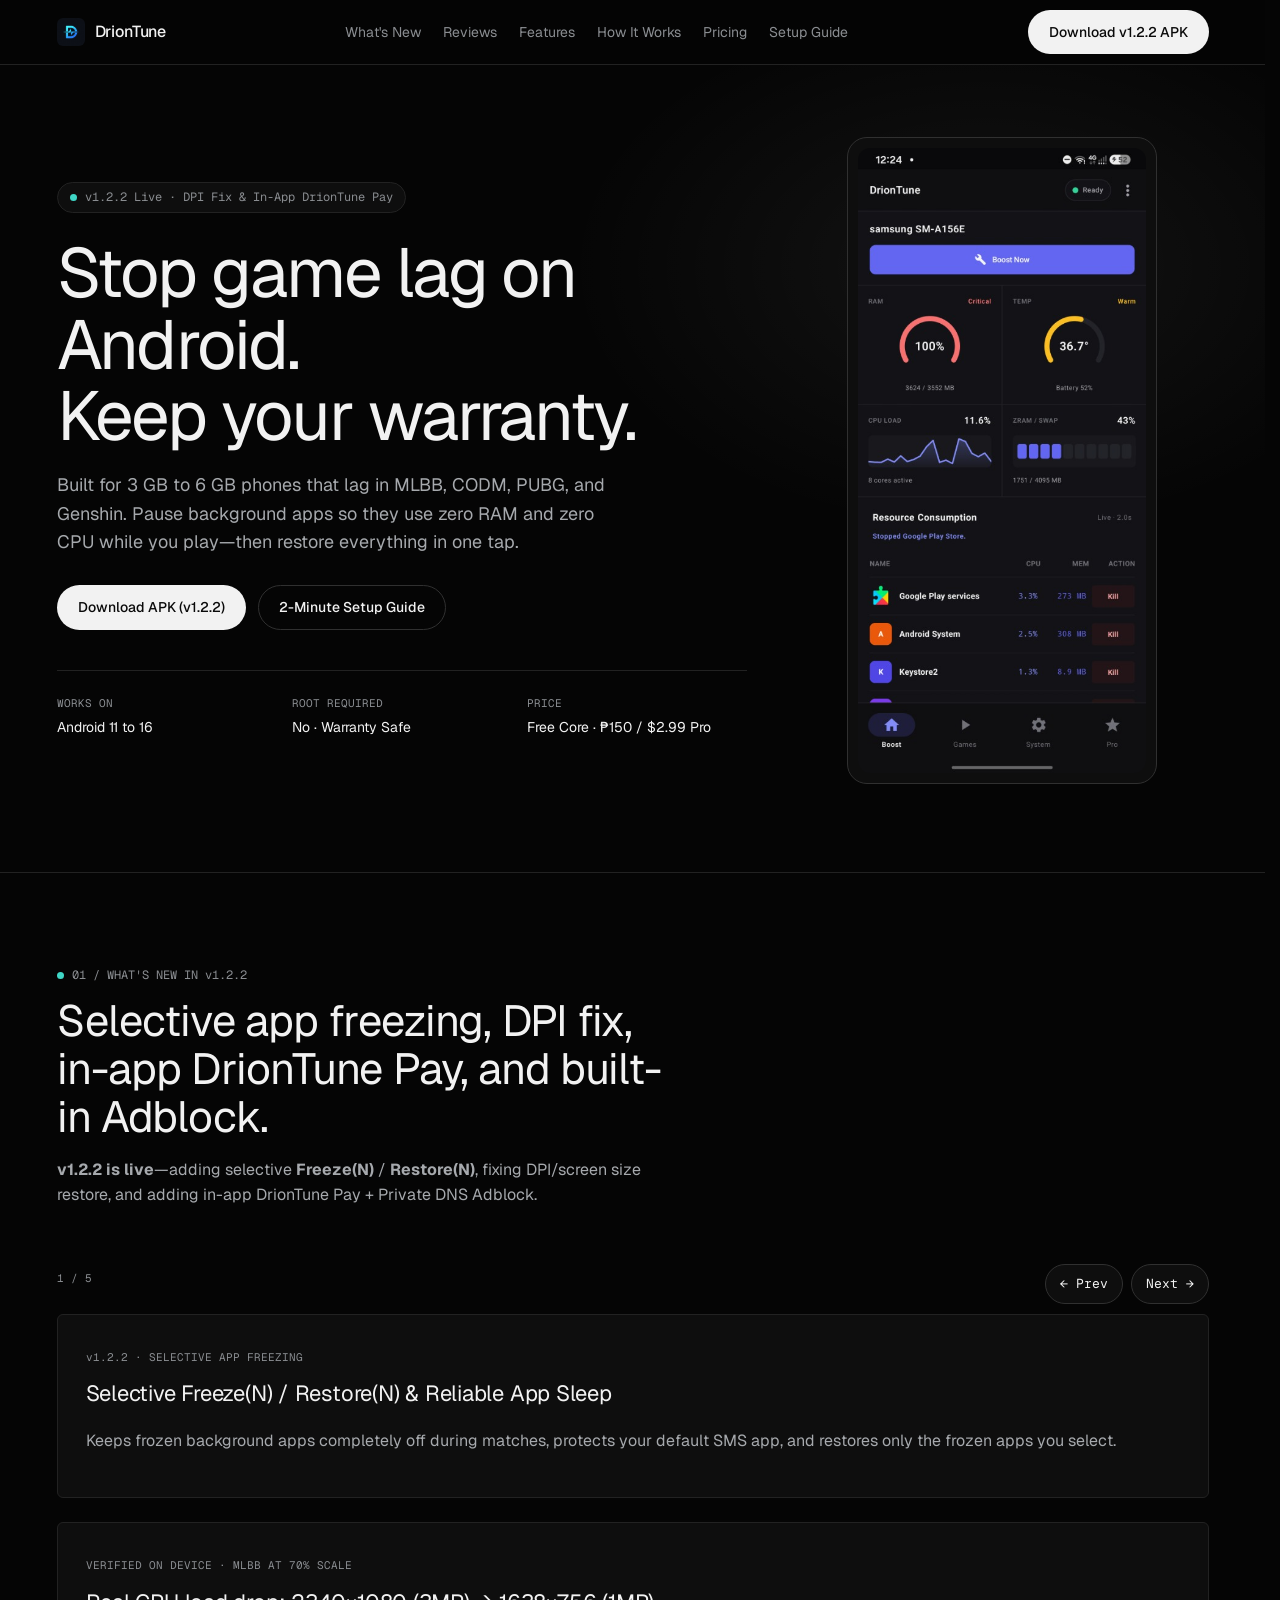
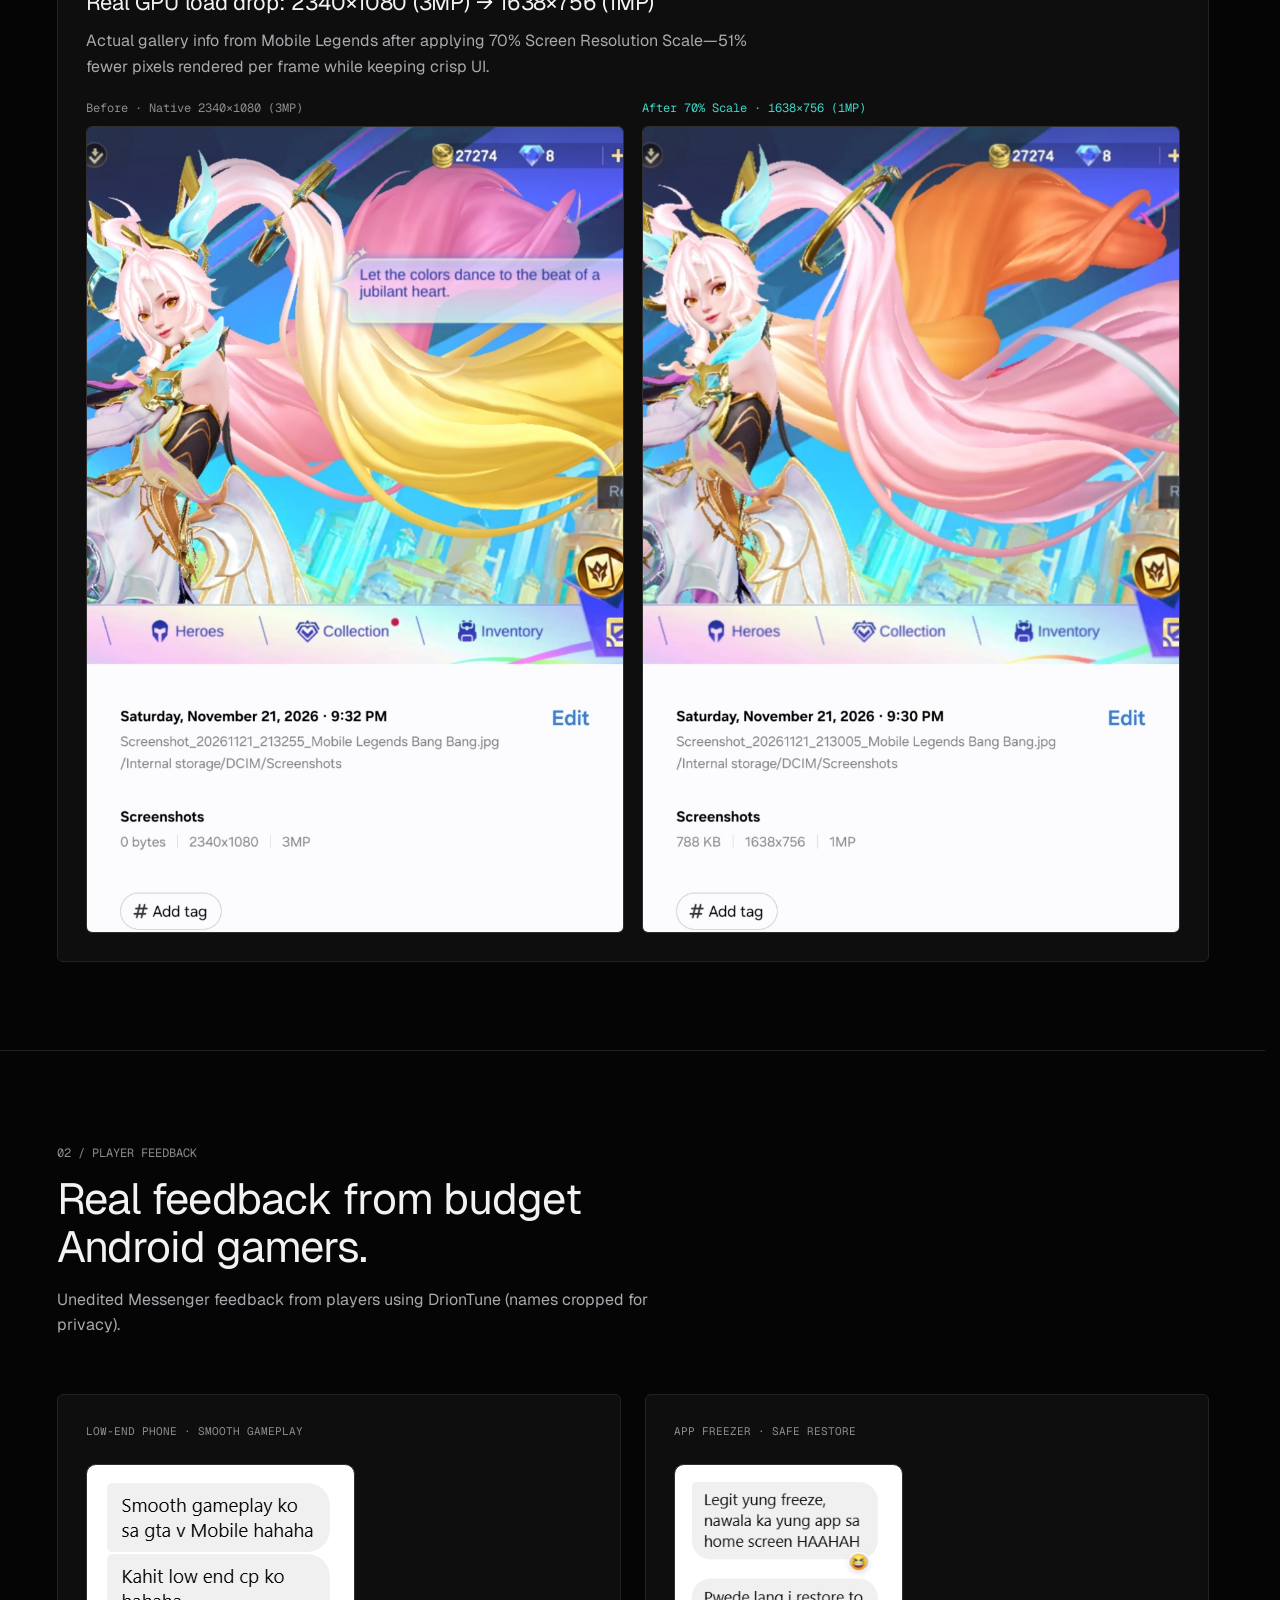
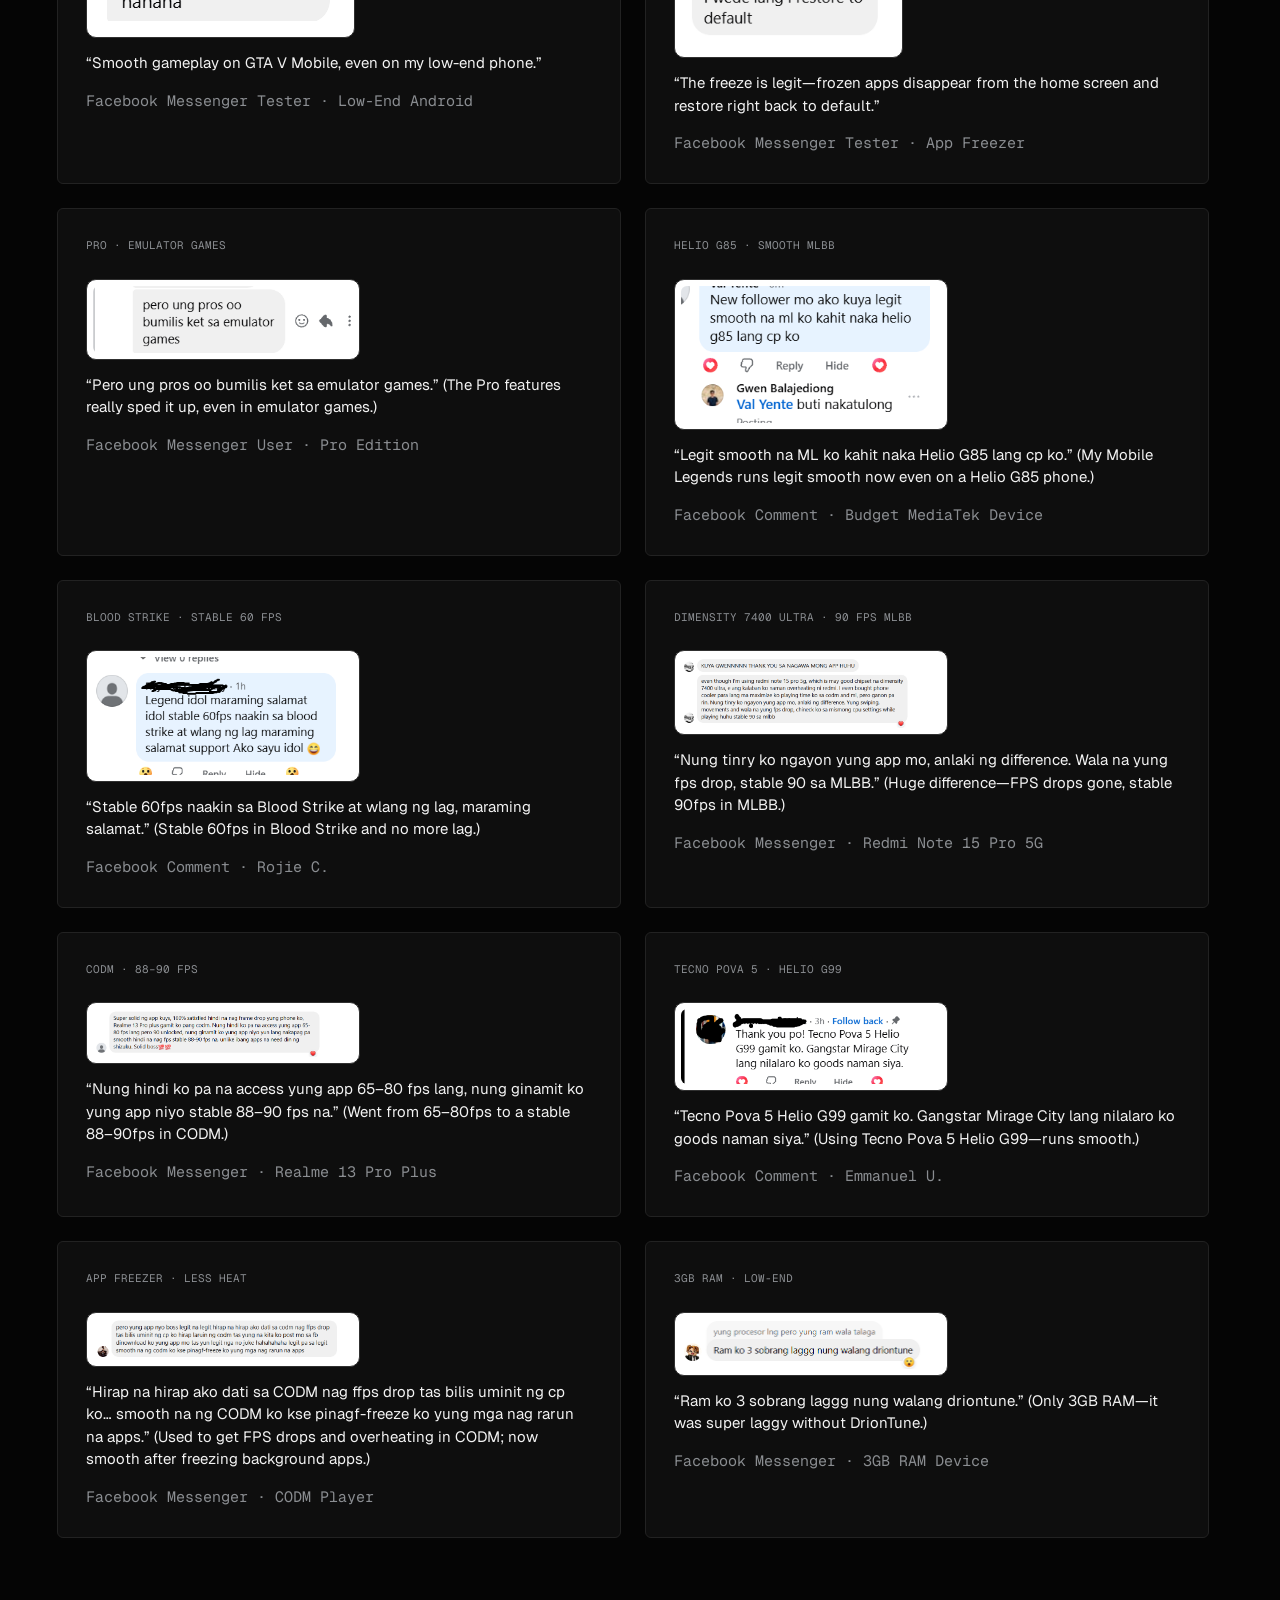
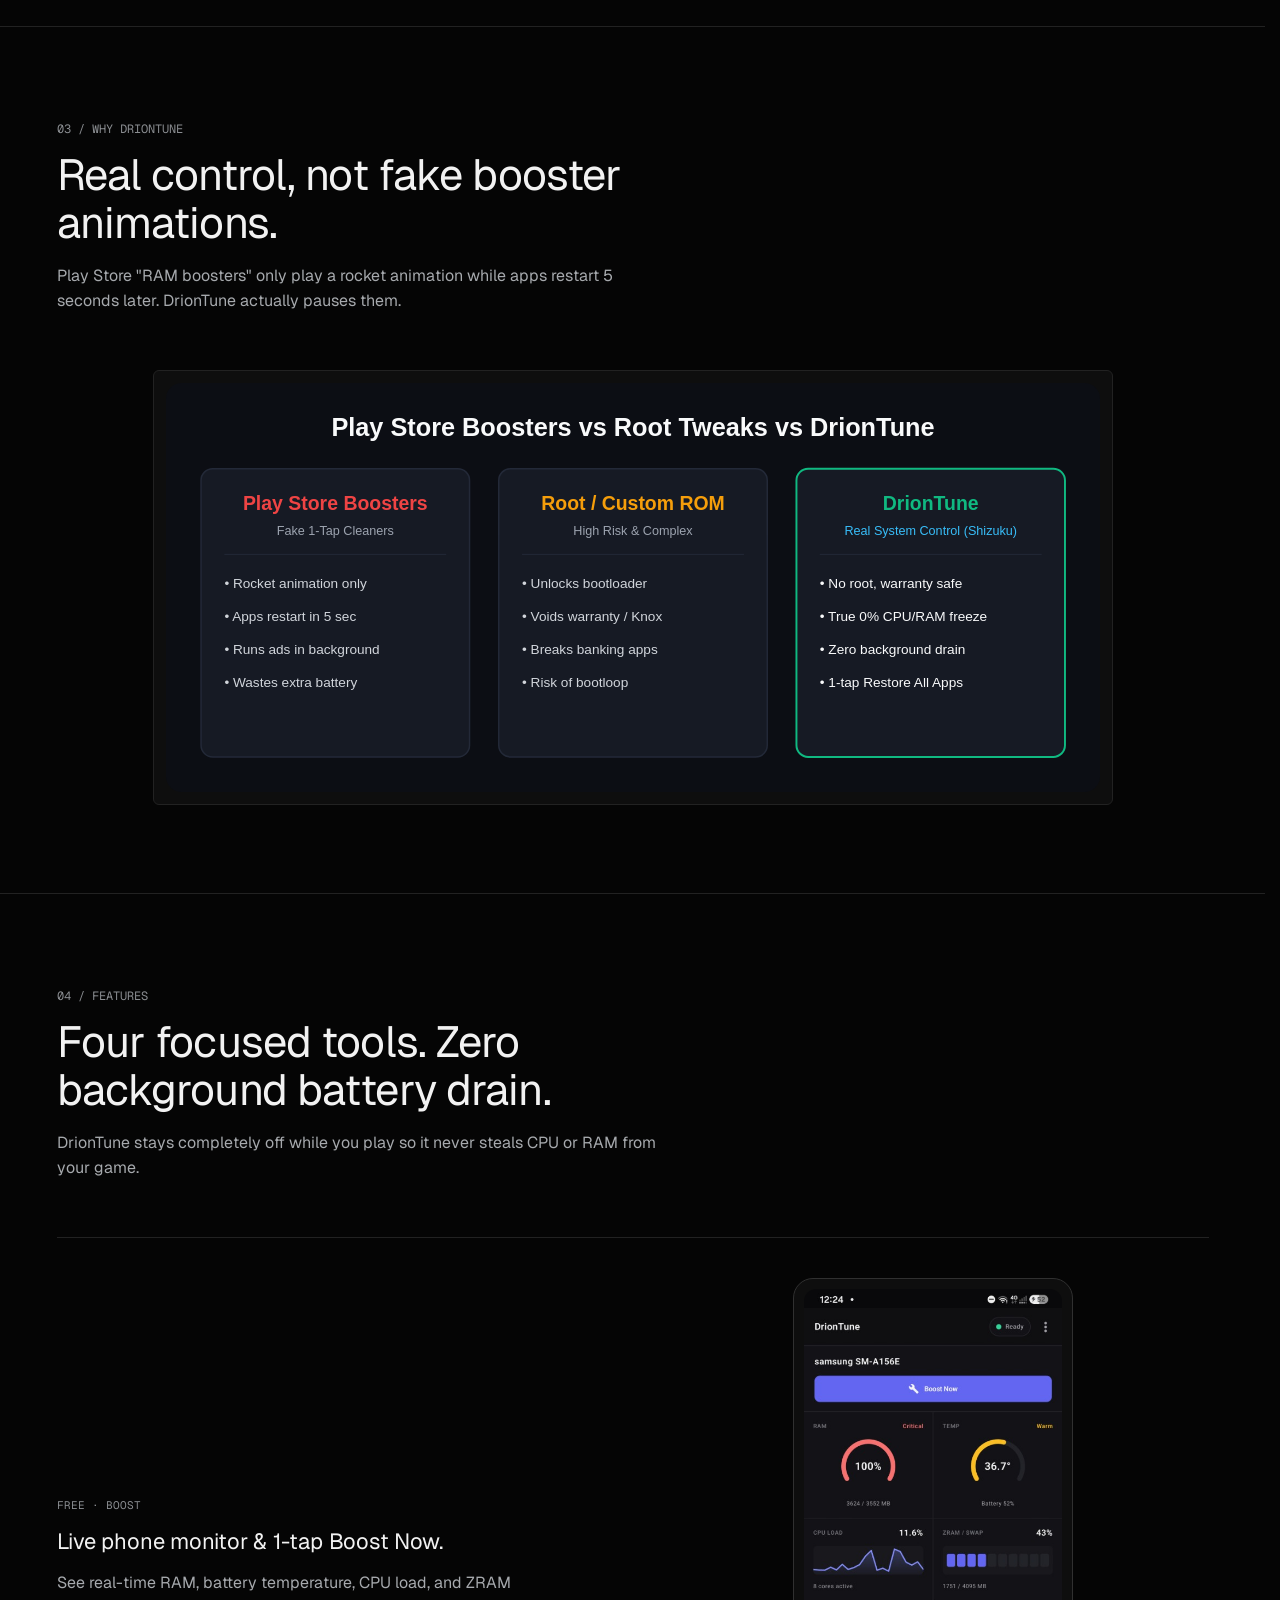
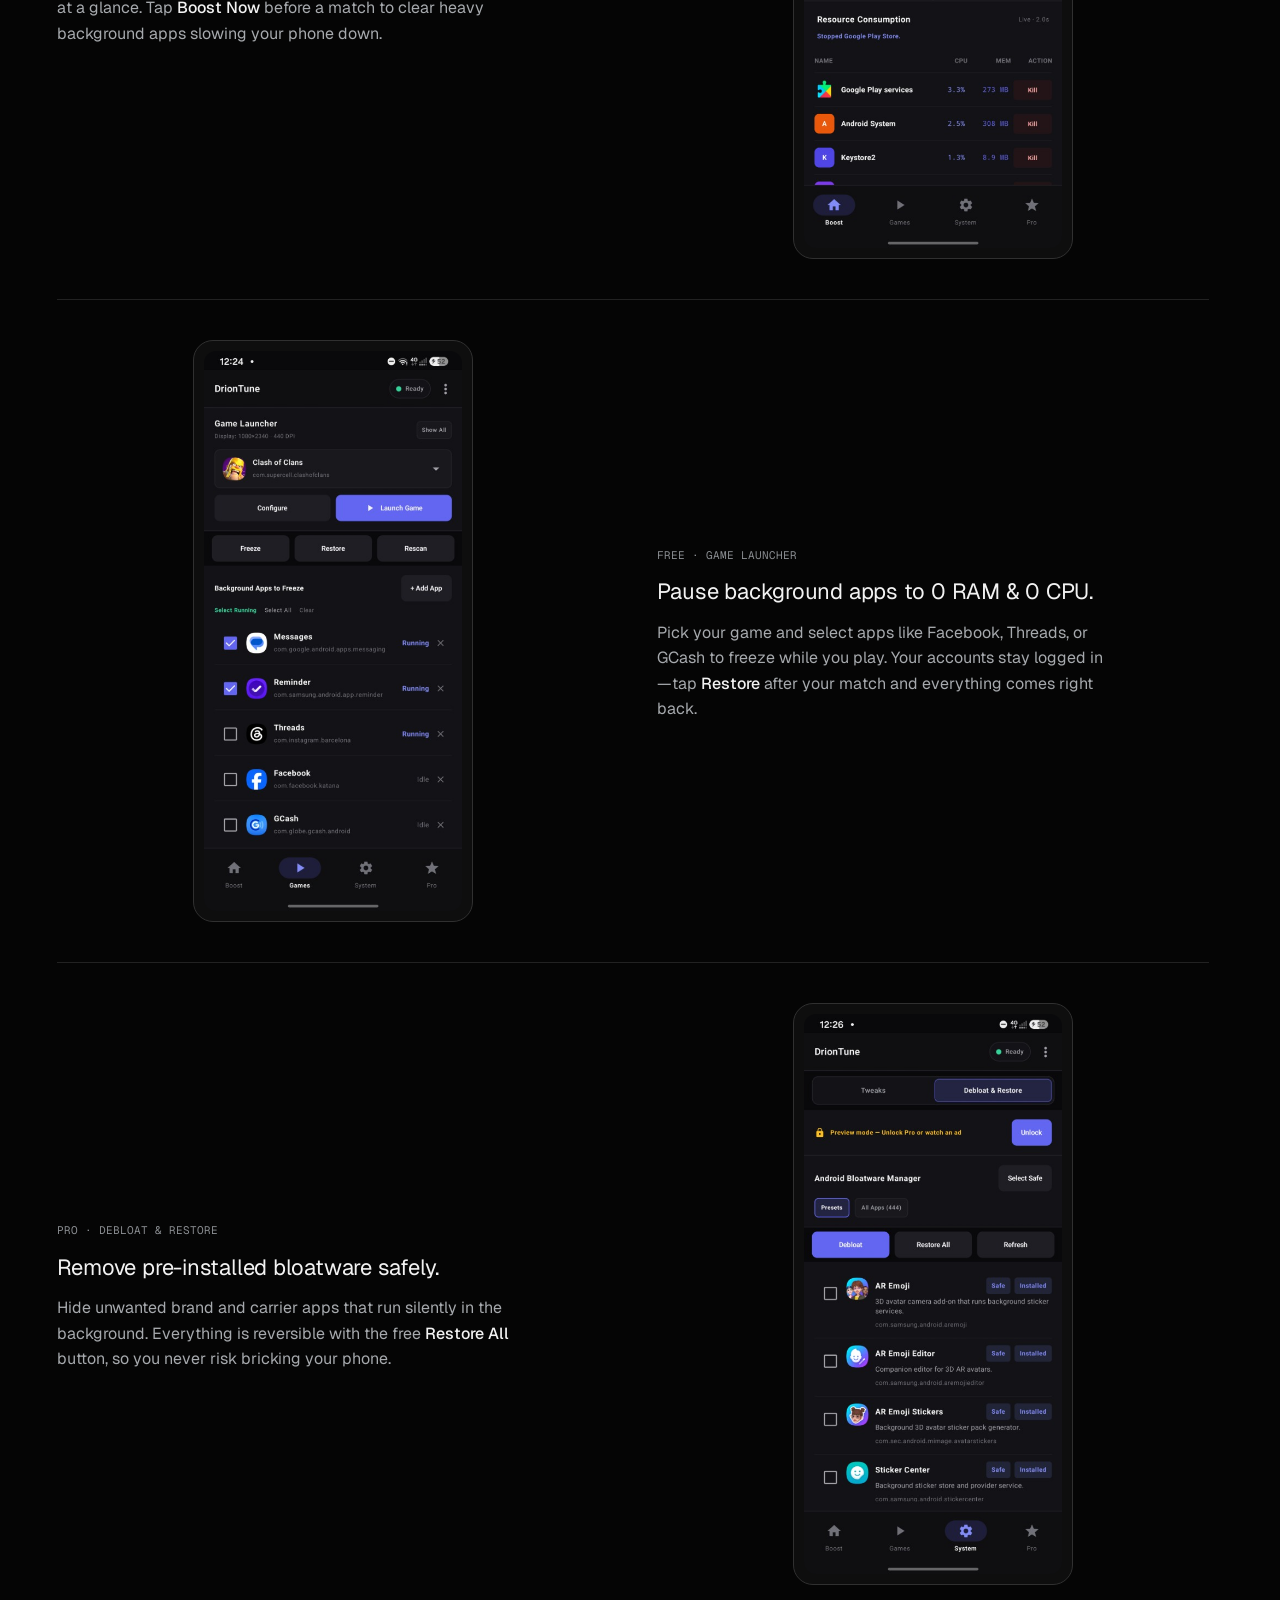
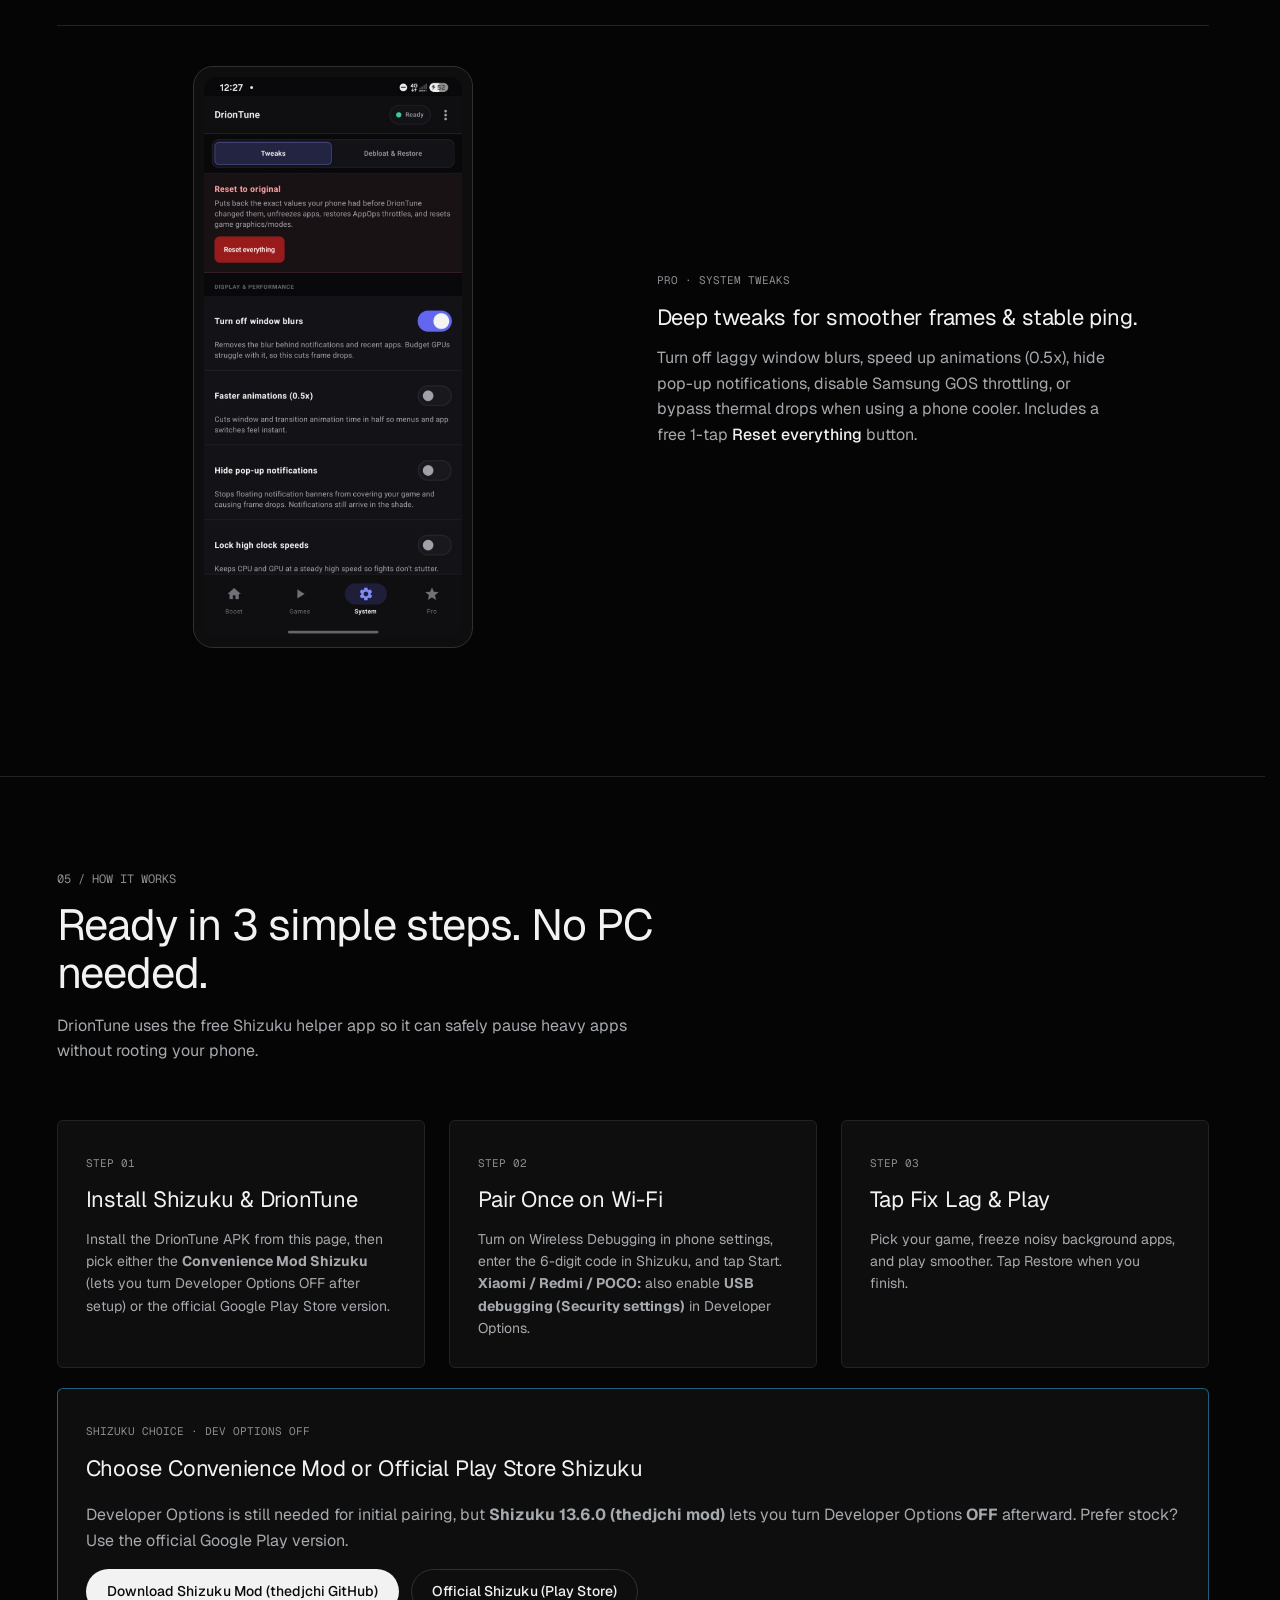
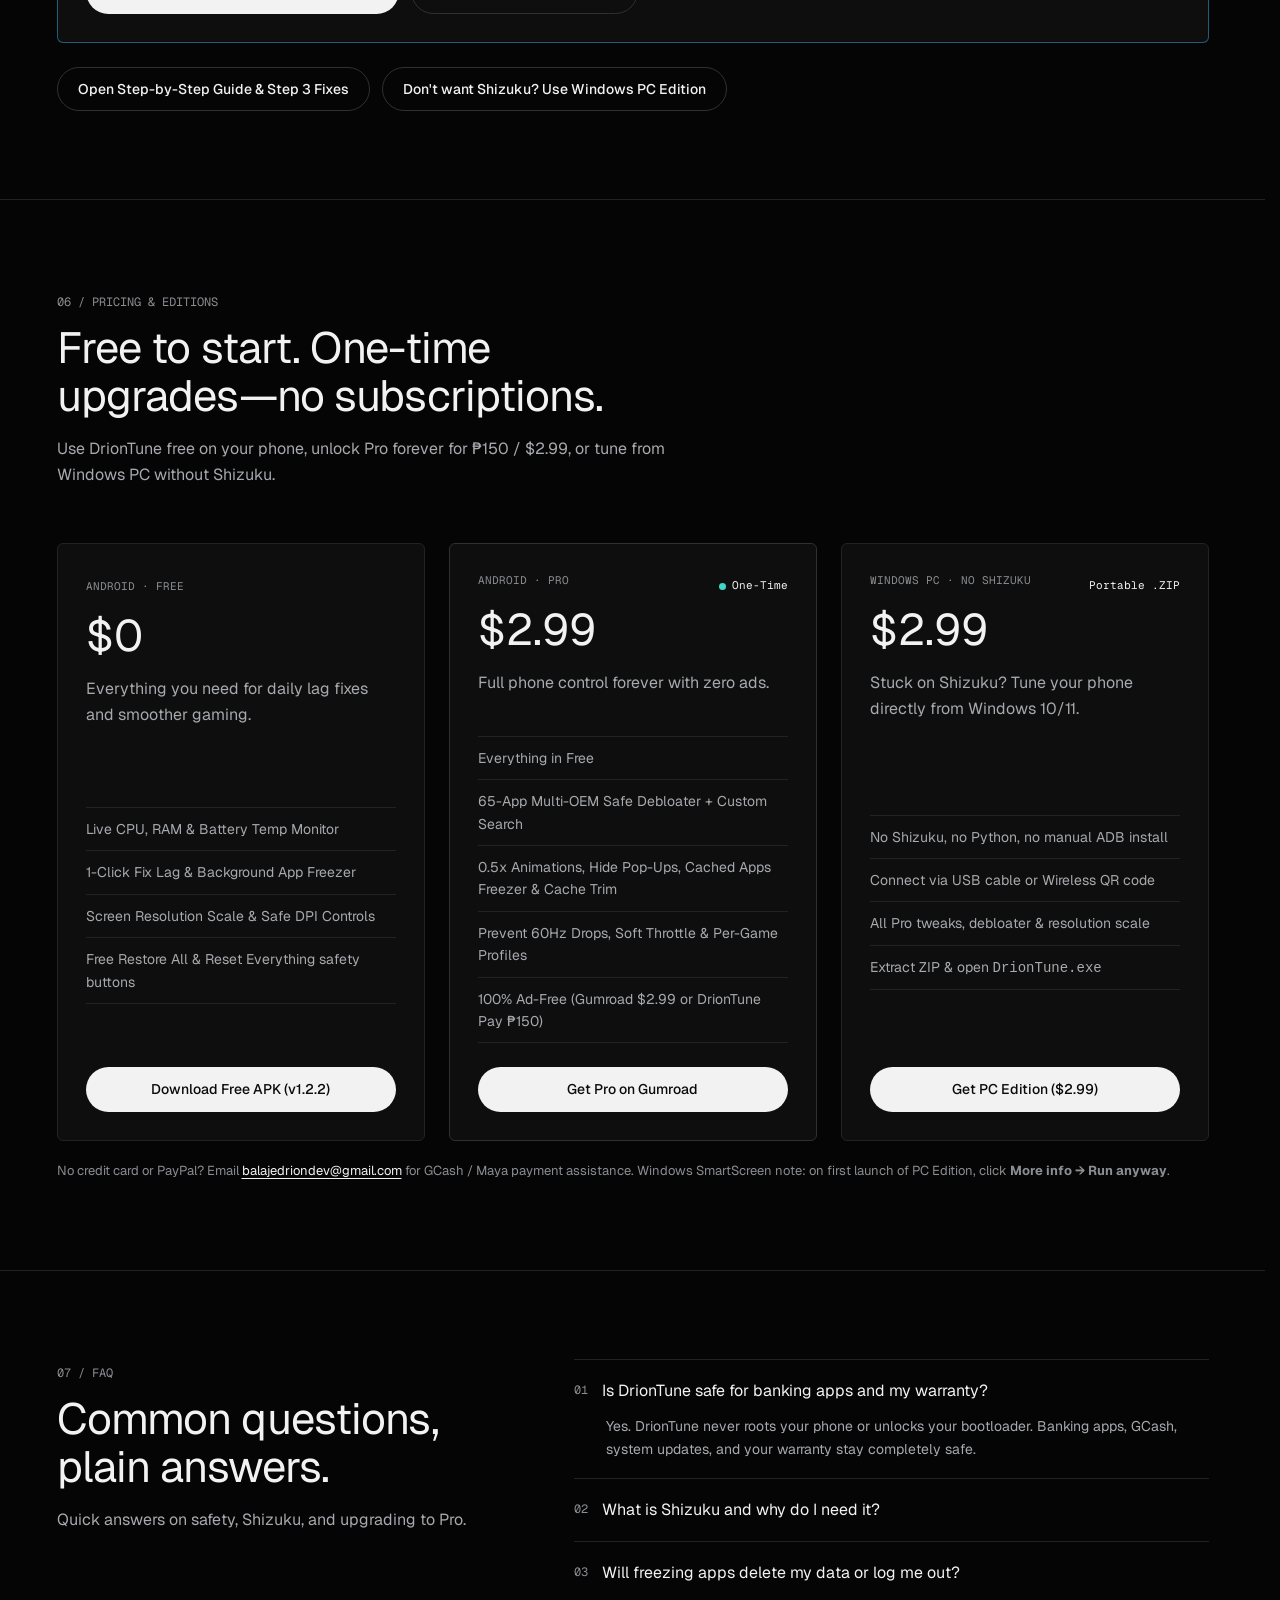
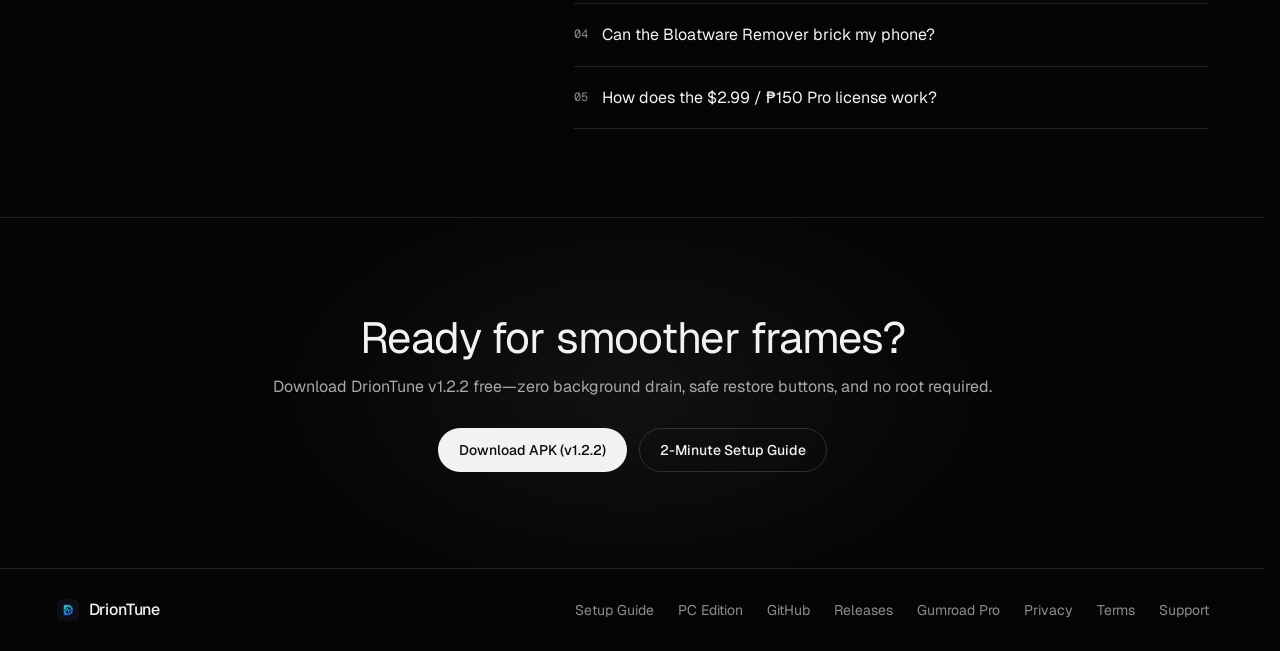
==== commit f2c8d936: "release: sync v1.2.2 landing, Shizuku mod APK, and version.json sha256" ====
--- a/docs/index.html
+++ b/docs/index.html
@@ -39,10 +39,10 @@
         "name": "DrionTune",
         "alternateName": "DrionTune Android Performance Suite",
         "url": "https://gwenz2.github.io/DrionTune/",
-        "downloadUrl": "https://github.com/gwenz2/DrionTune/releases/latest/download/DrionTune-v1.2.1.apk",
+        "downloadUrl": "https://github.com/gwenz2/DrionTune/releases/latest/download/DrionTune-v1.2.2.apk",
         "applicationCategory": "UtilitiesApplication",
         "operatingSystem": "Android 11+, Windows 10/11 (PC Edition)",
-        "softwareVersion": "1.2.1",
+        "softwareVersion": "1.2.2",
         "description": "No-root Android performance and gaming booster powered by Shizuku. Freezes background apps to 0% CPU and 0 MB RAM, scales screen resolution up to 75% lower GPU load, removes bloatware safely, and monitors live CPU, RAM, ZRAM, and battery thermals.",
         "featureList": [
           "Live CPU, RAM, ZRAM, and battery thermal dashboard",
@@ -66,7 +66,7 @@
           {
             "@type": "Offer",
             "name": "DrionTune Android Pro (One-Time)",
-            "price": "1.99",
+            "price": "2.99",
             "priceCurrency": "USD",
             "url": "https://gwennydev.gumroad.com/l/driontune-pro"
           },
@@ -121,10 +121,10 @@
           },
           {
             "@type": "Question",
-            "name": "How does the $1.99 Pro license work?",
+            "name": "How does the $2.99 / ₱150 Pro license work?",
             "acceptedAnswer": {
               "@type": "Answer",
-              "text": "Pay $1.99 once on Gumroad (no monthly subscription) to get a license key. Paste the key inside DrionTune to permanently unlock Bloatware Remover, System Tweaks, and ad-free mode."
+              "text": "Pay $2.99 once on Gumroad or ₱150 via DrionTune Pay (GCash, Maya, GoTyme) to get a license key. Paste the key inside DrionTune to permanently unlock Bloatware Remover, System Tweaks, and ad-free mode."
             }
           }
         ]
@@ -148,7 +148,7 @@
         <a href="#pricing">Pricing</a>
         <a href="guide.html">Setup Guide</a>
       </nav>
-      <a class="btn btn-primary" href="https://github.com/gwenz2/DrionTune/releases/latest/download/DrionTune-v1.2.1.apk">Download v1.2.1 APK</a>
+      <a class="btn btn-primary" href="https://github.com/gwenz2/DrionTune/releases/latest/download/DrionTune-v1.2.2.apk">Download v1.2.2 APK</a>
     </div>
   </header>
 
@@ -159,7 +159,7 @@
         <div class="hero-copy">
           <div class="status-pill">
             <span class="live-dot" aria-hidden="true"></span>
-            <span>v1.2.1 Live · Cold-Start &amp; Stability Hotfix (on top of v1.2.0)</span>
+            <span>v1.2.2 Live · DPI Fix &amp; In-App DrionTune Pay</span>
           </div>
           <h1>Stop game lag on Android.<br />Keep your warranty.</h1>
           <p class="lead">
@@ -167,8 +167,8 @@
             zero RAM and zero CPU while you play—then restore everything in one tap.
           </p>
           <div class="actions">
-            <a class="btn btn-primary" href="https://github.com/gwenz2/DrionTune/releases/latest/download/DrionTune-v1.2.1.apk">
-              Download APK (v1.2.1)
+            <a class="btn btn-primary" href="https://github.com/gwenz2/DrionTune/releases/latest/download/DrionTune-v1.2.2.apk">
+              Download APK (v1.2.2)
             </a>
             <a class="btn btn-secondary" href="guide.html">
               2-Minute Setup Guide
@@ -185,7 +185,7 @@
             </div>
             <div>
               <dt>Price</dt>
-              <dd>Free Core · $1.99 Pro</dd>
+              <dd>Free Core · ₱150 / $2.99 Pro</dd>
             </div>
           </dl>
         </div>
@@ -197,13 +197,13 @@
       </div>
     </section>
 
-    <!-- 01 / What's New: v1.2.0 -->
+    <!-- 01 / What's New: v1.2.2 -->
     <section id="whats-new" class="section">
       <div class="container">
         <div class="section-head">
-          <span class="eyebrow"><span class="live-dot" style="margin-right: 8px;" aria-hidden="true"></span>01 / WHAT'S NEW IN v1.2.0</span>
-          <h2>Fixed the v1.1.4 DPI &amp; debloater issues—plus free safe buttons.</h2>
-          <p><strong>v1.2.0 is live</strong>—directly fixing the screen size/zoom bug, false &ldquo;Frozen&rdquo; debloater labels, unlocking all safety restore buttons for free, and adding 4 new Pro tweaks.</p>
+          <span class="eyebrow"><span class="live-dot" style="margin-right: 8px;" aria-hidden="true"></span>01 / WHAT'S NEW IN v1.2.2</span>
+          <h2>Selective app freezing, DPI fix, in-app DrionTune Pay, and built-in Adblock.</h2>
+          <p><strong>v1.2.2 is live</strong>—adding selective <strong>Freeze(N)</strong> / <strong>Restore(N)</strong>, fixing DPI/screen size restore, and adding in-app DrionTune Pay + Private DNS Adblock.</p>
         </div>
         <div class="card-deck" data-card-deck>
           <div class="card-deck-bar">
@@ -214,29 +214,29 @@
             </div>
           </div>
           <article class="panel-card deck-card is-active">
-            <span class="mono-tag">v1.2.0 · DPI &amp; SCREEN SIZE FIX</span>
-            <h3>No More Stuck Zoom or Weird Screen Size</h3>
-            <p>Saves original zoom first, auto-reverts unsafe sizes in 15s, and adds <strong>Make it default</strong> + 1-tap <strong>Restore Factory</strong>.</p>
+            <span class="mono-tag">v1.2.2 · SELECTIVE APP FREEZING</span>
+            <h3>Selective Freeze(N) / Restore(N) &amp; Reliable App Sleep</h3>
+            <p>Keeps frozen background apps completely off during matches, protects your default SMS app, and restores only the frozen apps you select.</p>
           </article>
           <article class="panel-card deck-card">
-            <span class="mono-tag">v1.2.0 · 100% FREE SAFE BUTTONS</span>
-            <h3>Free Restore All, Restore Anything &amp; Reset Everything</h3>
-            <p>Safety recovery is never paywalled—recover removed/disabled apps or reset all tweaks in one tap.</p>
+            <span class="mono-tag">v1.2.2 · DPI &amp; SCREEN SIZE FIX</span>
+            <h3>Clean DPI &amp; Screen Size Restore</h3>
+            <p>Fixes stuck zoom and screen size issues on affected devices, auto-reverts unsafe sizes in 15s, and keeps 1-tap <strong>Restore Factory</strong>.</p>
           </article>
           <article class="panel-card deck-card">
-            <span class="mono-tag">v1.2.0 PRO · DEBLOATER FIX</span>
-            <h3>Fixed False &ldquo;Frozen&rdquo; Tags + 65 Safe OEM Presets</h3>
-            <p>Fixes Deep Sleep false tags, locks VoLTE/biometrics/core OS, and expands safe presets to 65 across major OEMs.</p>
+            <span class="mono-tag">v1.2.2 · IN-APP DRIONTUNE PAY (₱150)</span>
+            <h3>Pay Locally via GCash, Maya, or GoTyme</h3>
+            <p>Submit your InstaPay receipt directly inside the Pro tab, chat 1-on-1 for verification, and get a reusable <code>DT-XXXX-XXXX</code> restore code.</p>
           </article>
           <article class="panel-card deck-card">
-            <span class="mono-tag">v1.2.0 PRO · MORE PRO FEATURES</span>
-            <h3>0.5x Animations, Hide Pop-Ups, Cached Apps Freezer &amp; Cache Trim</h3>
-            <p>Adds 0.5x UI animations, Hide Pop-Ups, Android 11+ Cached Apps Freezer, 1-tap Cache Trim, stronger Soft Throttle, and InstaPay QR.</p>
+            <span class="mono-tag">v1.2.2 PRO · PRIVATE DNS ADBLOCK</span>
+            <h3>System-Wide Adblock &amp; Custom DNS</h3>
+            <p>New <strong>Adblock</strong> sub-tab under System with AdGuard DNS, Cloudflare <code>1.1.1.1</code>, Google DNS, and custom hostname support.</p>
           </article>
           <article class="panel-card deck-card">
-            <span class="mono-tag">v1.2.1 · HOTFIX RELEASE</span>
-            <h3>Cold-Start, Ad Trial &amp; Updater Reliability Fixes</h3>
-            <p>Defers trial/restore until Shizuku connects, fixes offline &ldquo;Watch Ad&rdquo; hangs, moves QR saves off main thread, and adds live trial timer + install-unknown-apps prompt.</p>
+            <span class="mono-tag">v1.2.0 / v1.2.1 · CORE &amp; SAFETY</span>
+            <h3>Free Safe Buttons + 65 OEM Debloat Presets</h3>
+            <p>Restore All, Restore Anything, and Reset Everything stay 100% free—with 65 safe OEM presets, cold-start Shizuku protection, and reliable offline Ad/Updater handling.</p>
           </article>
         </div>
         <script>
@@ -472,12 +472,12 @@
           <article class="panel-card">
             <span class="mono-tag">STEP 01</span>
             <h3>Install Shizuku &amp; DrionTune</h3>
-            <p>Download the free Shizuku app from Google Play and install the DrionTune APK from this page.</p>
+            <p>Install the DrionTune APK from this page, then pick either the <strong>Convenience Mod Shizuku</strong> (lets you turn Developer Options OFF after setup) or the official Google Play Store version.</p>
           </article>
           <article class="panel-card">
             <span class="mono-tag">STEP 02</span>
             <h3>Pair Once on Wi-Fi</h3>
-            <p>Turn on Wireless Debugging in phone settings, enter the 6-digit code in Shizuku, and tap Start.</p>
+            <p>Turn on Wireless Debugging in phone settings, enter the 6-digit code in Shizuku, and tap Start. <strong>Xiaomi / Redmi / POCO:</strong> also enable <strong>USB debugging (Security settings)</strong> in Developer Options.</p>
           </article>
           <article class="panel-card">
             <span class="mono-tag">STEP 03</span>
@@ -485,6 +485,15 @@
             <p>Pick your game, freeze noisy background apps, and play smoother. Tap Restore when you finish.</p>
           </article>
         </div>
+        <article class="panel-card" style="margin-top: 20px; border-color: rgba(56, 189, 248, 0.45);">
+          <span class="mono-tag">SHIZUKU CHOICE · DEV OPTIONS OFF</span>
+          <h3>Choose Convenience Mod or Official Play Store Shizuku</h3>
+          <p>Developer Options is still needed for initial pairing, but <strong>Shizuku 13.6.0 (thedjchi mod)</strong> lets you turn Developer Options <strong>OFF</strong> afterward. Prefer stock? Use the official Google Play version.</p>
+          <div class="actions" style="margin-top: 14px;">
+            <a class="btn btn-primary" href="https://github.com/thedjchi/Shizuku/releases" target="_blank" rel="noopener">Download Shizuku Mod (thedjchi GitHub)</a>
+            <a class="btn btn-secondary" href="https://play.google.com/store/apps/details?id=moe.shizuku.privileged.api" target="_blank" rel="noopener">Official Shizuku (Play Store)</a>
+          </div>
+        </article>
         <div class="actions" style="margin-top: 24px;">
           <a class="btn btn-secondary" href="guide.html">Open Step-by-Step Guide &amp; Step 3 Fixes</a>
           <a class="btn btn-secondary" href="#pc">Don't want Shizuku? Use Windows PC Edition</a>
@@ -498,7 +507,7 @@
         <div class="section-head">
           <span class="eyebrow">06 / PRICING &amp; EDITIONS</span>
           <h2>Free to start. One-time upgrades—no subscriptions.</h2>
-          <p>Use DrionTune free on your phone, unlock Pro forever for $1.99, or tune from Windows PC without Shizuku.</p>
+          <p>Use DrionTune free on your phone, unlock Pro forever for ₱150 / $2.99, or tune from Windows PC without Shizuku.</p>
         </div>
         <div class="pricing-grid-3">
           <div class="panel-card pricing-card">
@@ -513,7 +522,7 @@
               <li>Screen Resolution Scale &amp; Safe DPI Controls</li>
               <li>Free Restore All &amp; Reset Everything safety buttons</li>
             </ul>
-            <a class="btn btn-primary full" href="https://github.com/gwenz2/DrionTune/releases/latest/download/DrionTune-v1.2.1.apk">Download Free APK (v1.2.1)</a>
+            <a class="btn btn-primary full" href="https://github.com/gwenz2/DrionTune/releases/latest/download/DrionTune-v1.2.2.apk">Download Free APK (v1.2.2)</a>
           </div>
 
           <div class="panel-card pricing-card featured">
@@ -522,7 +531,7 @@
                 <span class="mono-tag">ANDROID · PRO</span>
                 <span class="live-badge"><span class="live-dot"></span>One-Time</span>
               </div>
-              <div class="price">$1.99</div>
+              <div class="price">$2.99</div>
               <p>Full phone control forever with zero ads.</p>
             </div>
             <ul class="check-list">
@@ -530,7 +539,7 @@
               <li>65-App Multi-OEM Safe Debloater + Custom Search</li>
               <li>0.5x Animations, Hide Pop-Ups, Cached Apps Freezer &amp; Cache Trim</li>
               <li>Prevent 60Hz Drops, Soft Throttle &amp; Per-Game Profiles</li>
-              <li>100% Ad-Free (Gumroad Key or GCash/GoTyme QR)</li>
+              <li>100% Ad-Free (Gumroad $2.99 or DrionTune Pay ₱150)</li>
             </ul>
             <a class="btn btn-primary full" href="https://gwennydev.gumroad.com/l/driontune-pro" target="_blank" rel="noopener">Get Pro on Gumroad</a>
           </div>
@@ -585,8 +594,8 @@
             <p>No. Core Android system apps are protected, and bloatware is only hidden for your user profile—you can restore any app in one tap.</p>
           </details>
           <details>
-            <summary><span class="faq-num">05</span>How does the $1.99 Pro license work?</summary>
-            <p>Pay once on Gumroad to receive a license key. Paste it inside DrionTune's Pro dialog to permanently unlock Bloatware Remover, Tweaks, and ad-free mode—no monthly fee.</p>
+            <summary><span class="faq-num">05</span>How does the $2.99 / ₱150 Pro license work?</summary>
+            <p>Pay once on Gumroad ($2.99) or via DrionTune Pay in-app (₱150 GCash, Maya, or GoTyme) to receive a license key. Paste it inside DrionTune's Pro dialog to permanently unlock Bloatware Remover, Tweaks, and ad-free mode—no monthly fee.</p>
           </details>
         </div>
       </div>
@@ -596,9 +605,9 @@
     <section class="closing">
       <div class="container closing-box">
         <h2>Ready for smoother frames?</h2>
-        <p>Download DrionTune v1.2.1 free—zero background drain, safe restore buttons, and no root required.</p>
+        <p>Download DrionTune v1.2.2 free—zero background drain, safe restore buttons, and no root required.</p>
         <div class="actions center">
-          <a class="btn btn-primary" href="https://github.com/gwenz2/DrionTune/releases/latest/download/DrionTune-v1.2.1.apk">Download APK (v1.2.1)</a>
+          <a class="btn btn-primary" href="https://github.com/gwenz2/DrionTune/releases/latest/download/DrionTune-v1.2.2.apk">Download APK (v1.2.2)</a>
           <a class="btn btn-secondary" href="guide.html">2-Minute Setup Guide</a>
         </div>
       </div>
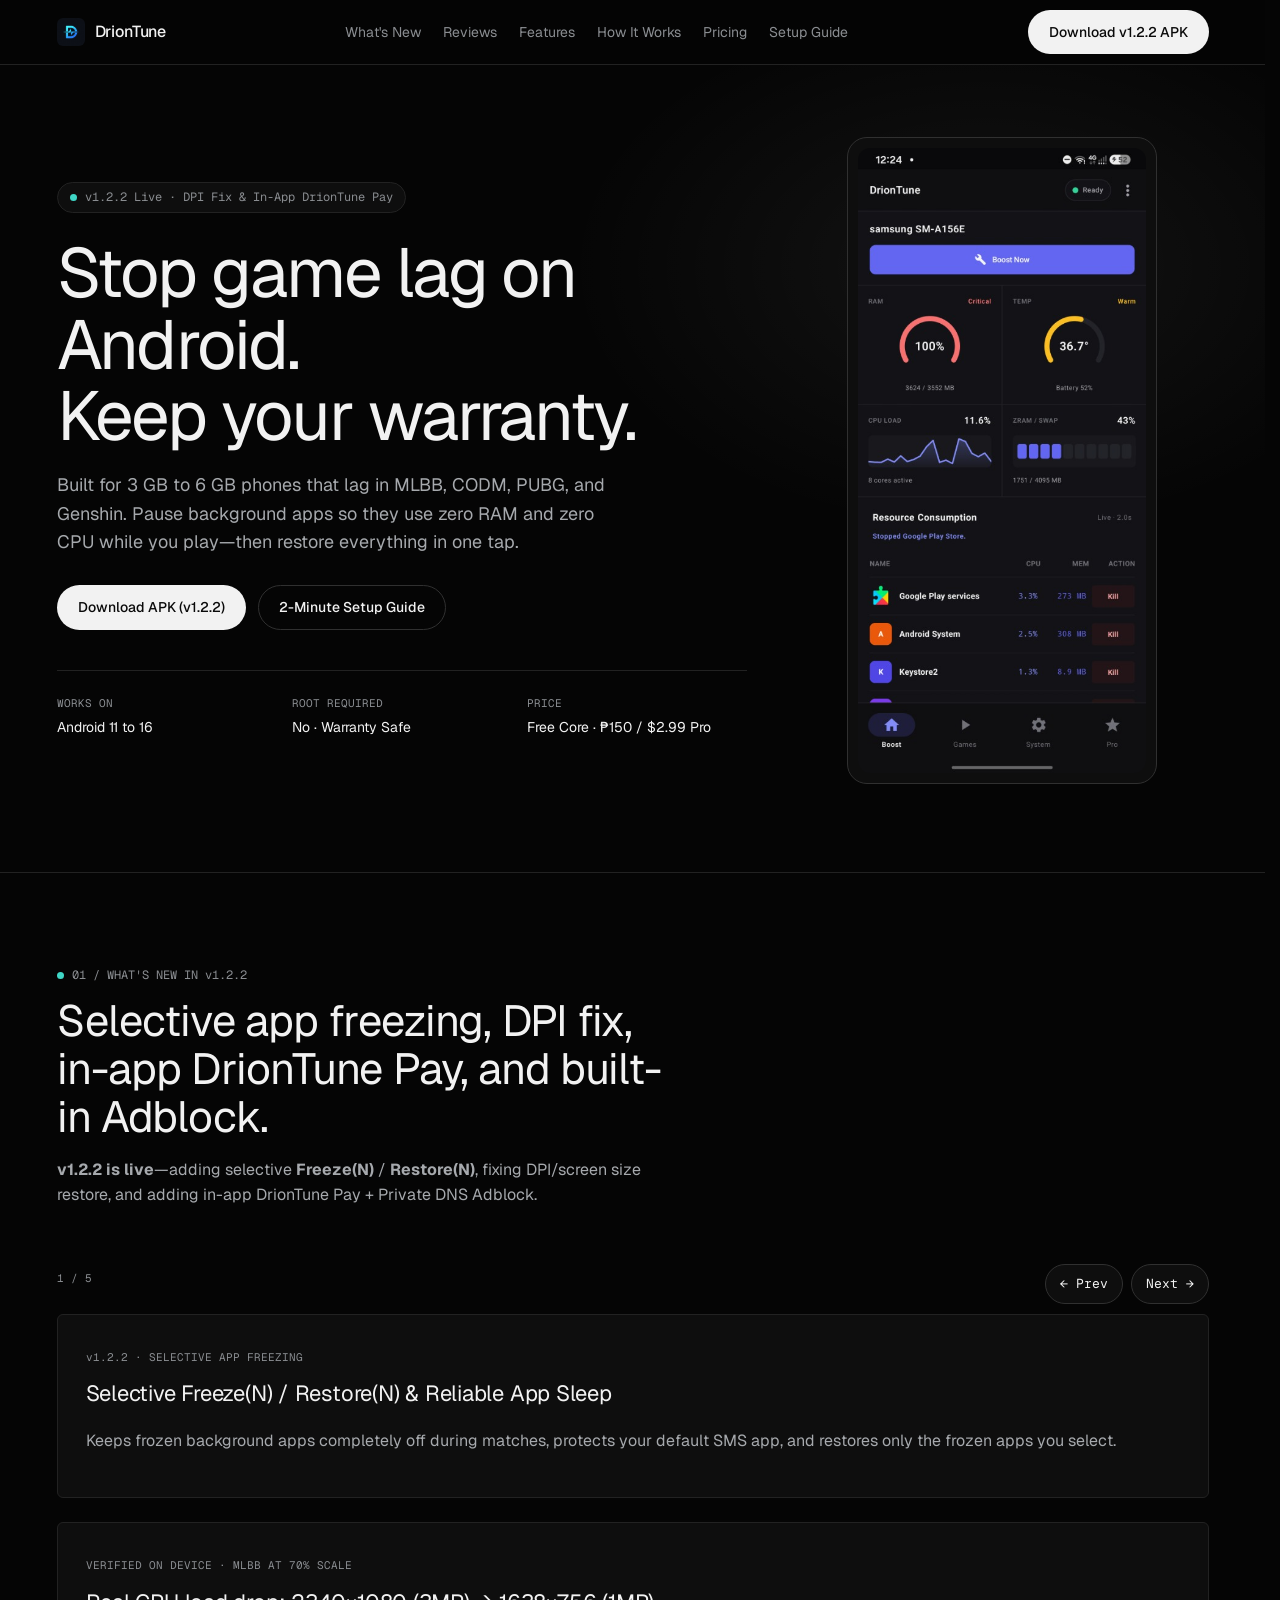
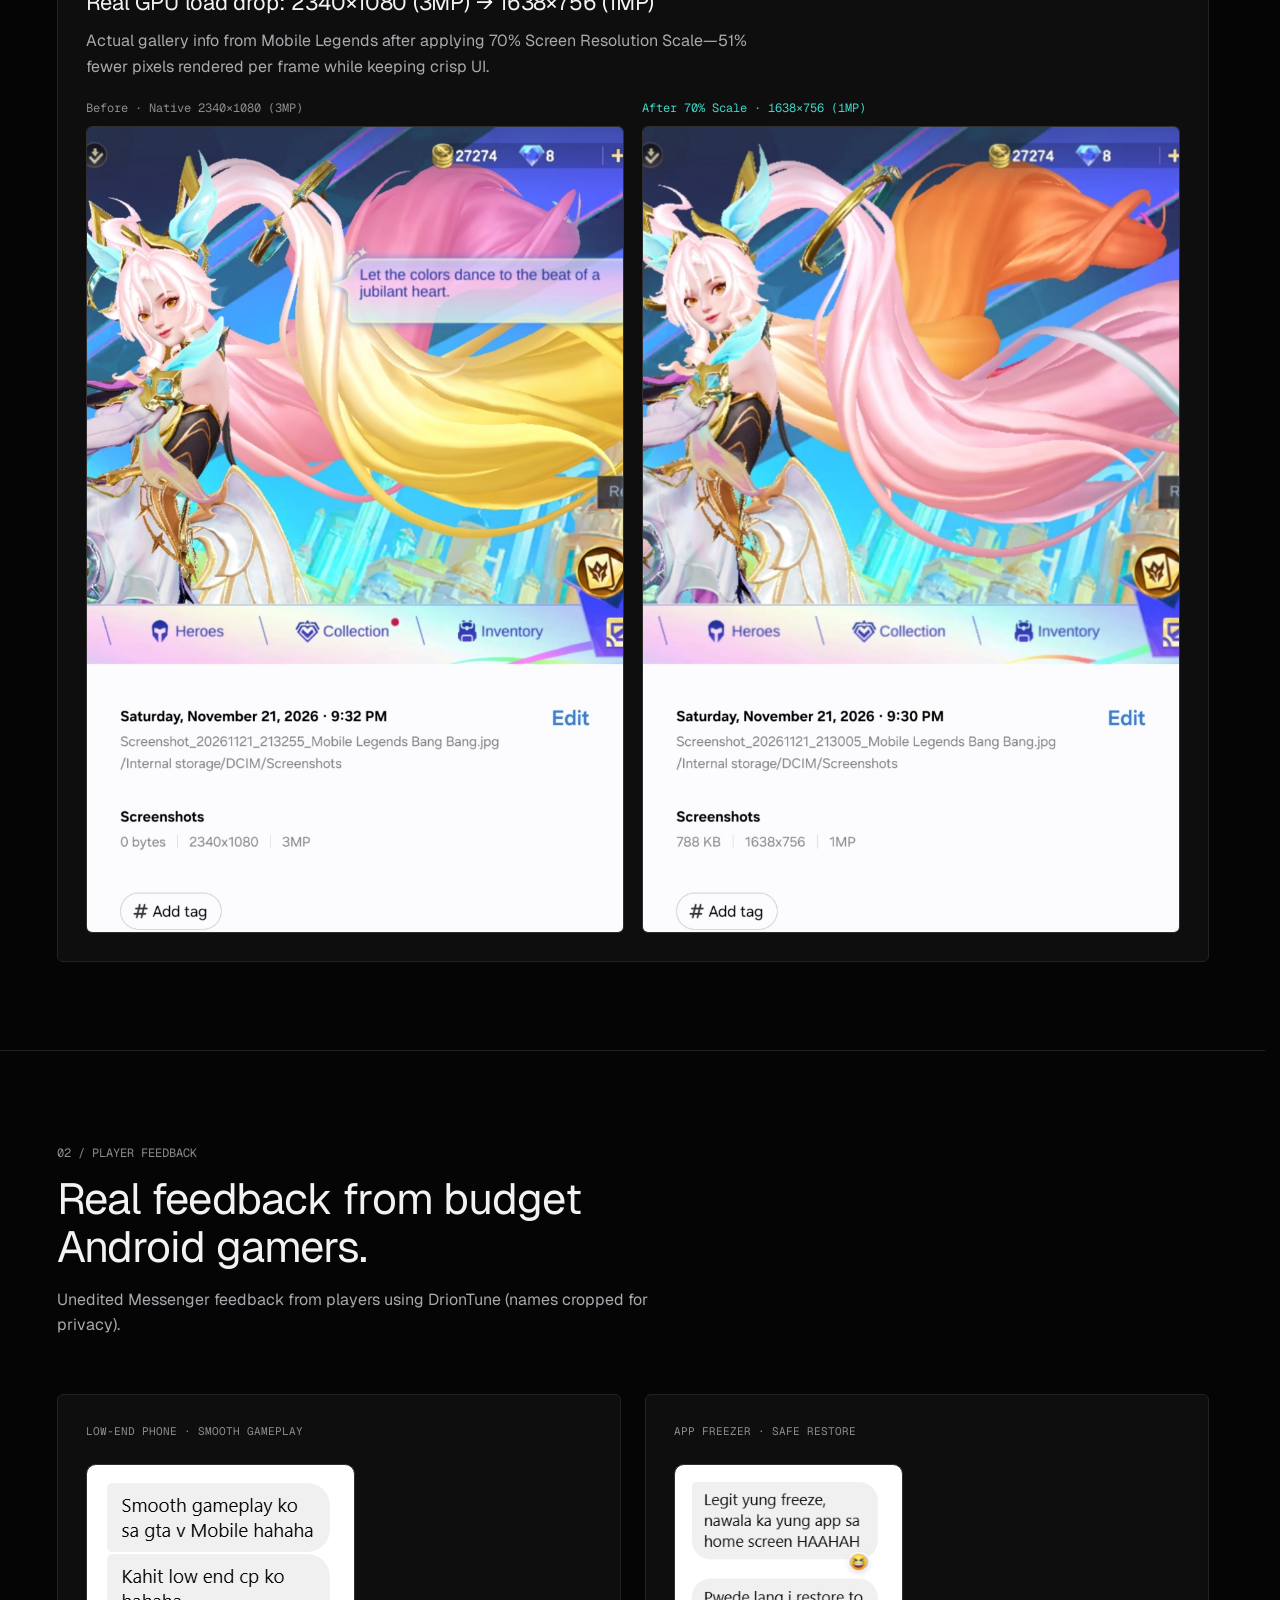
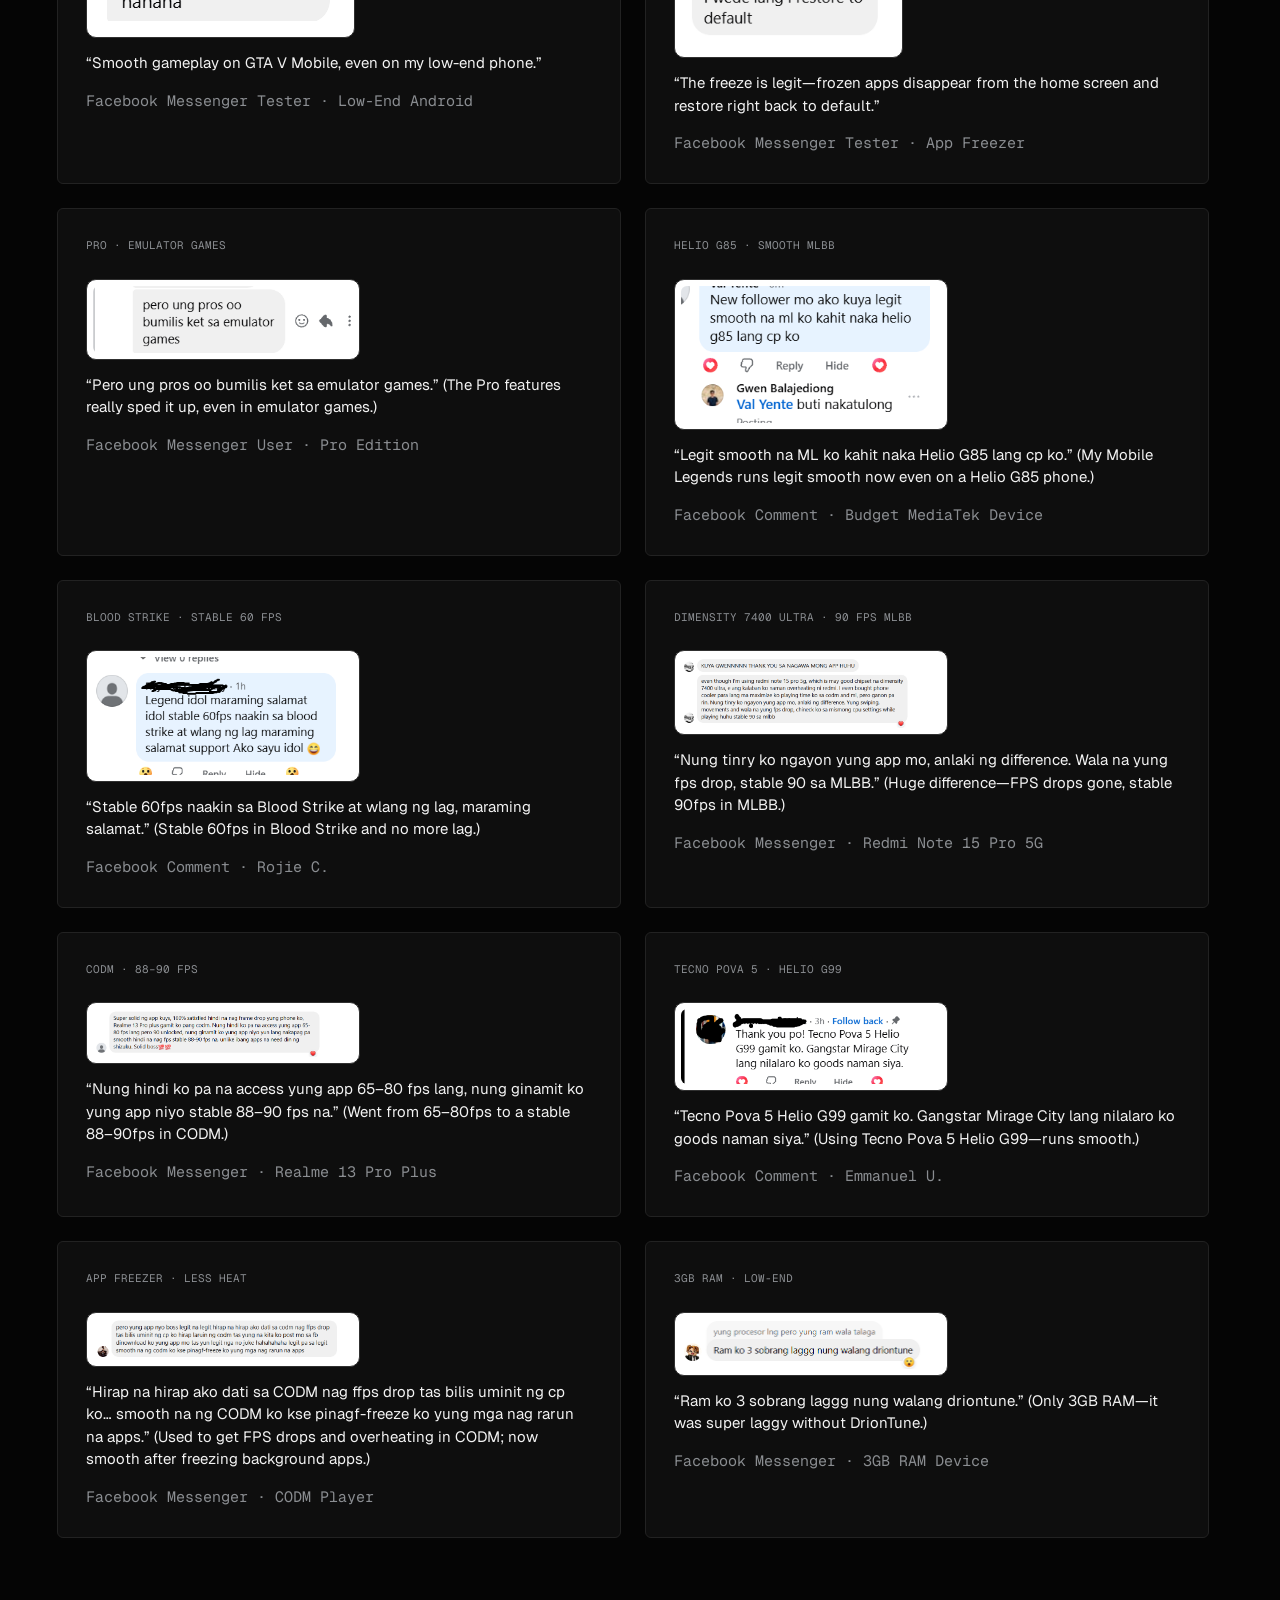
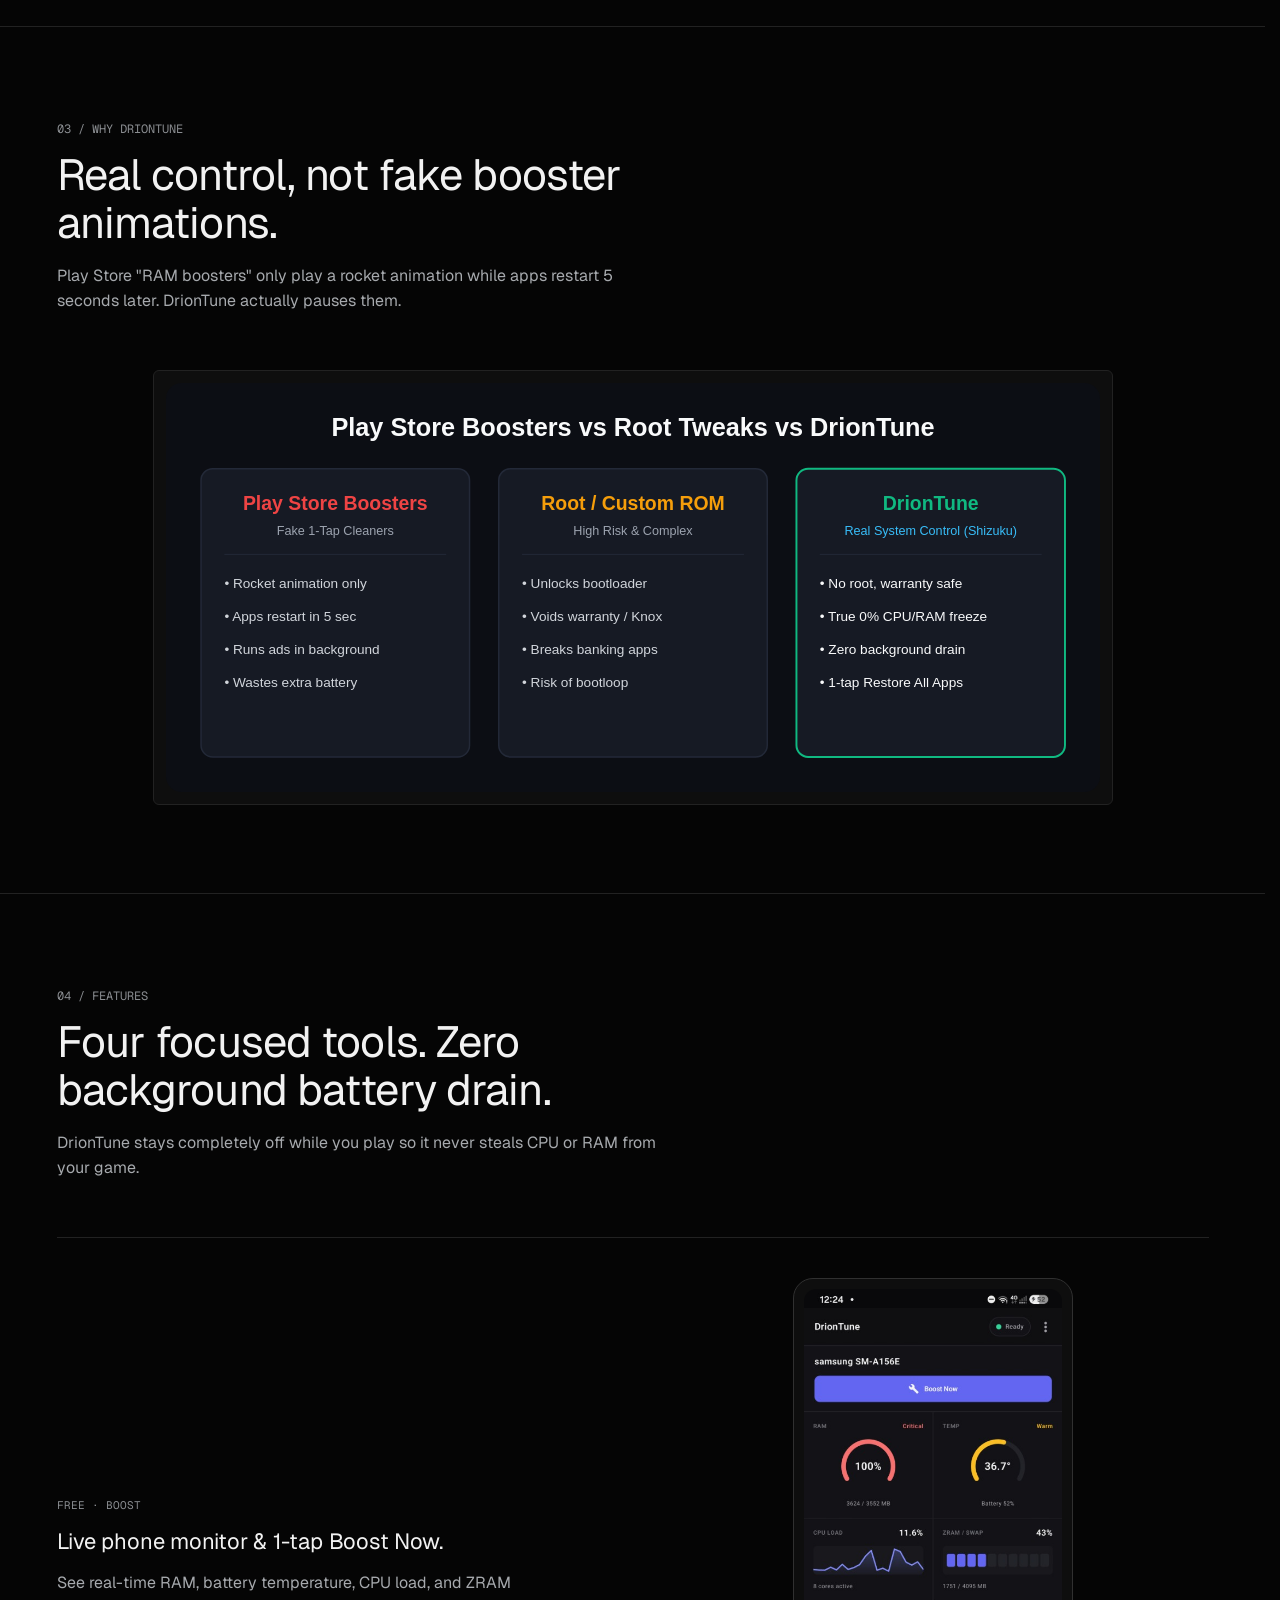
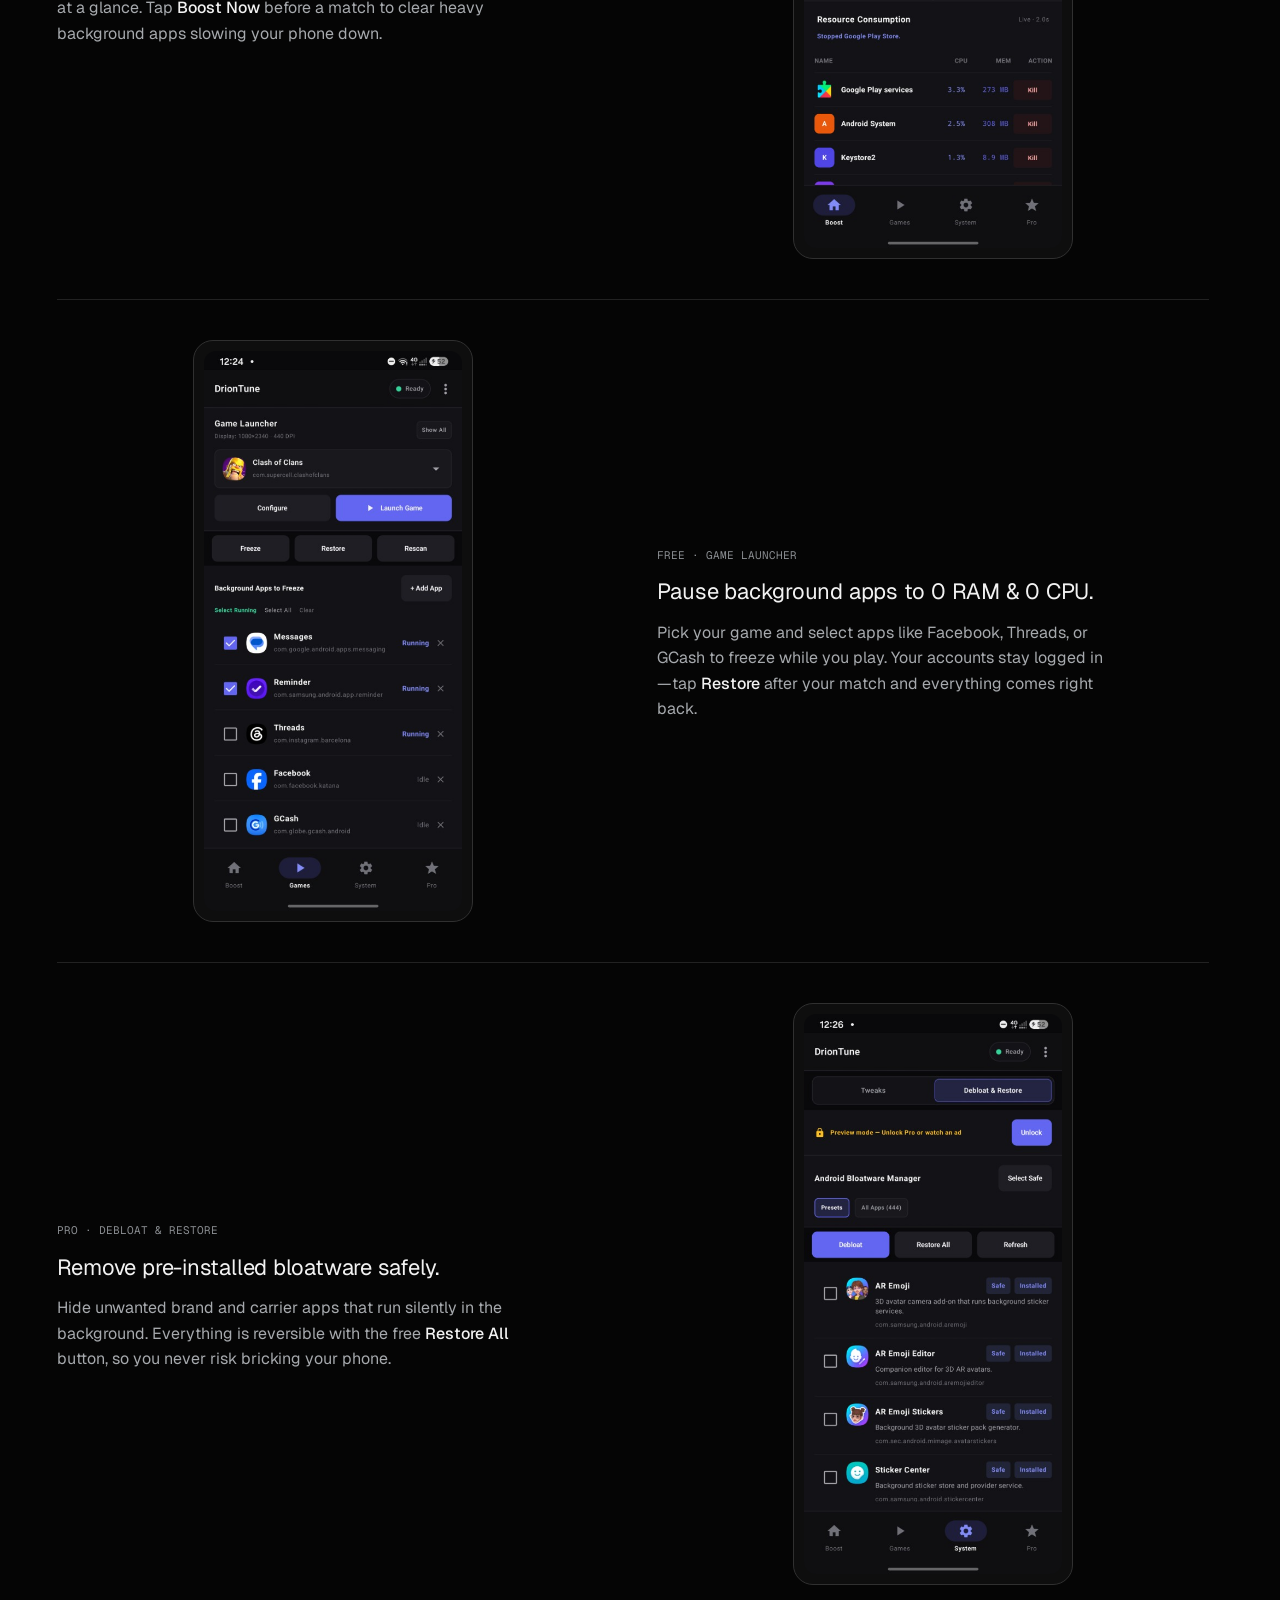
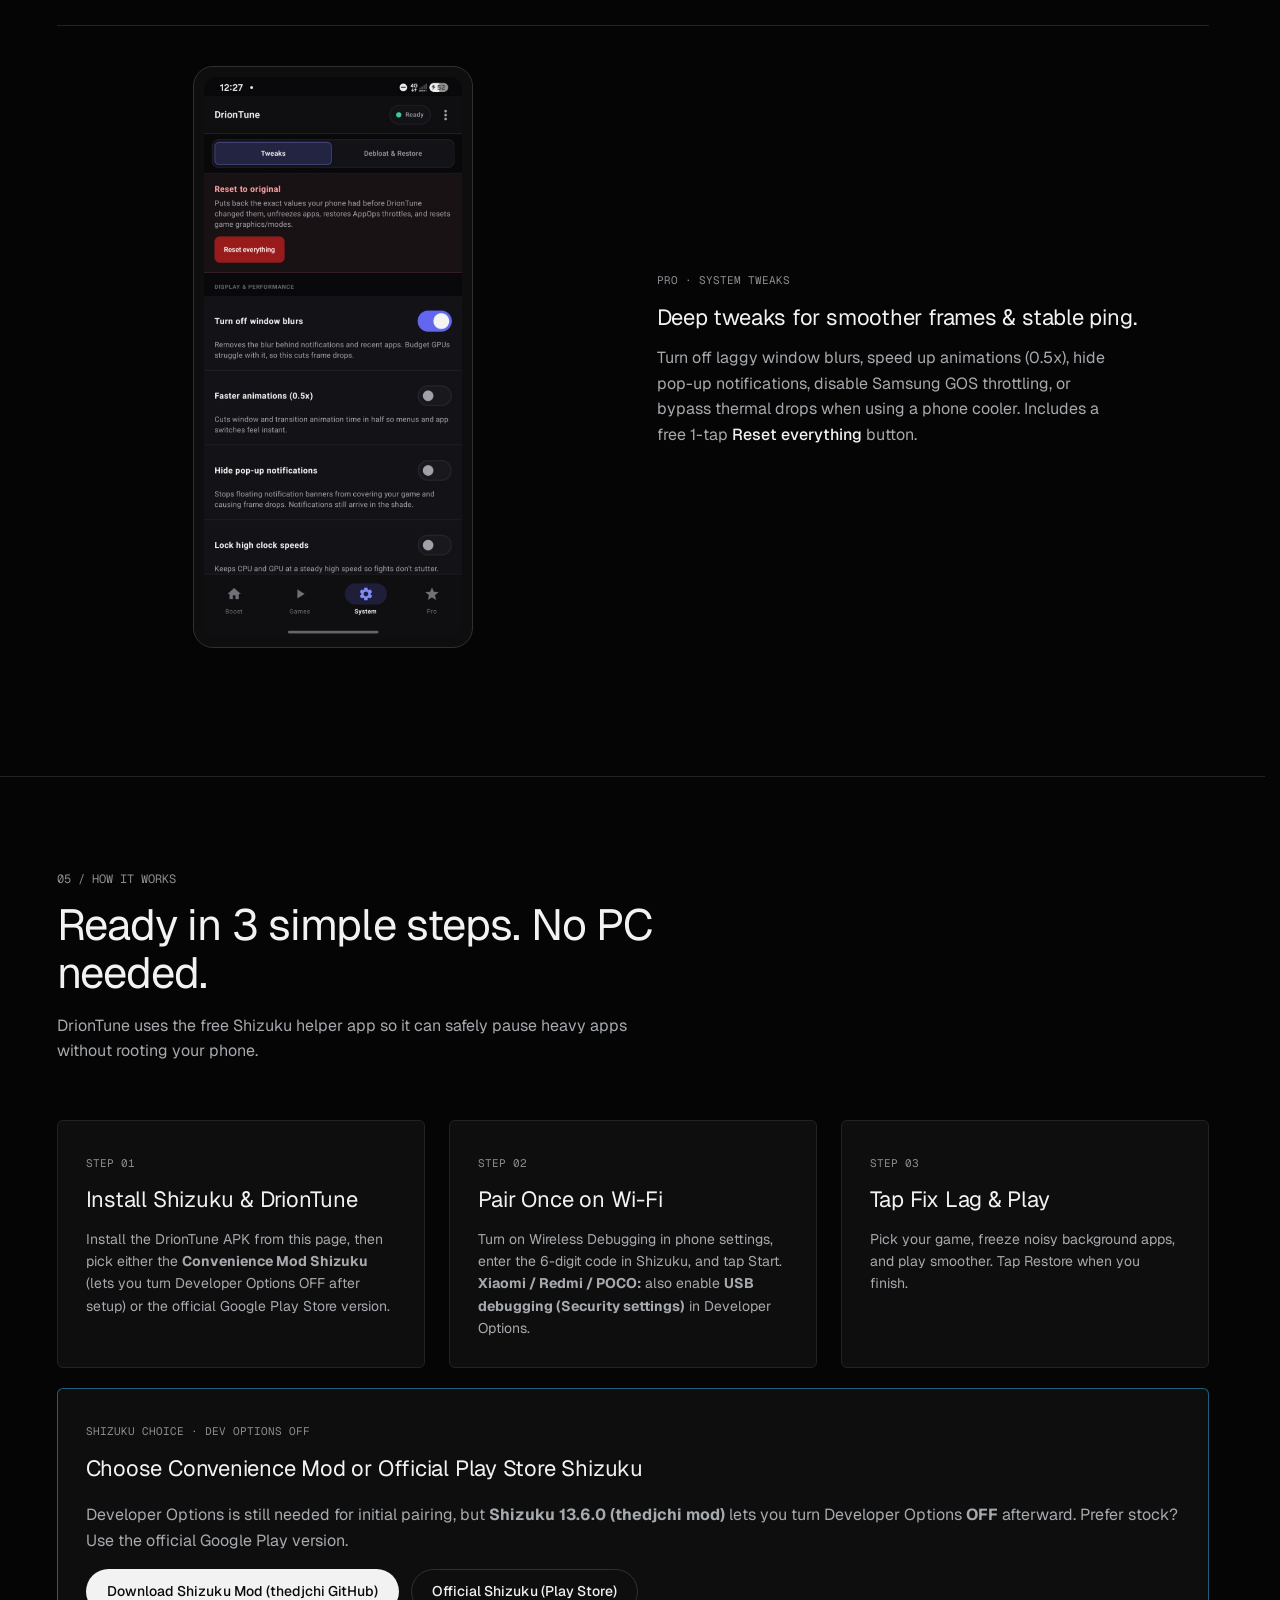
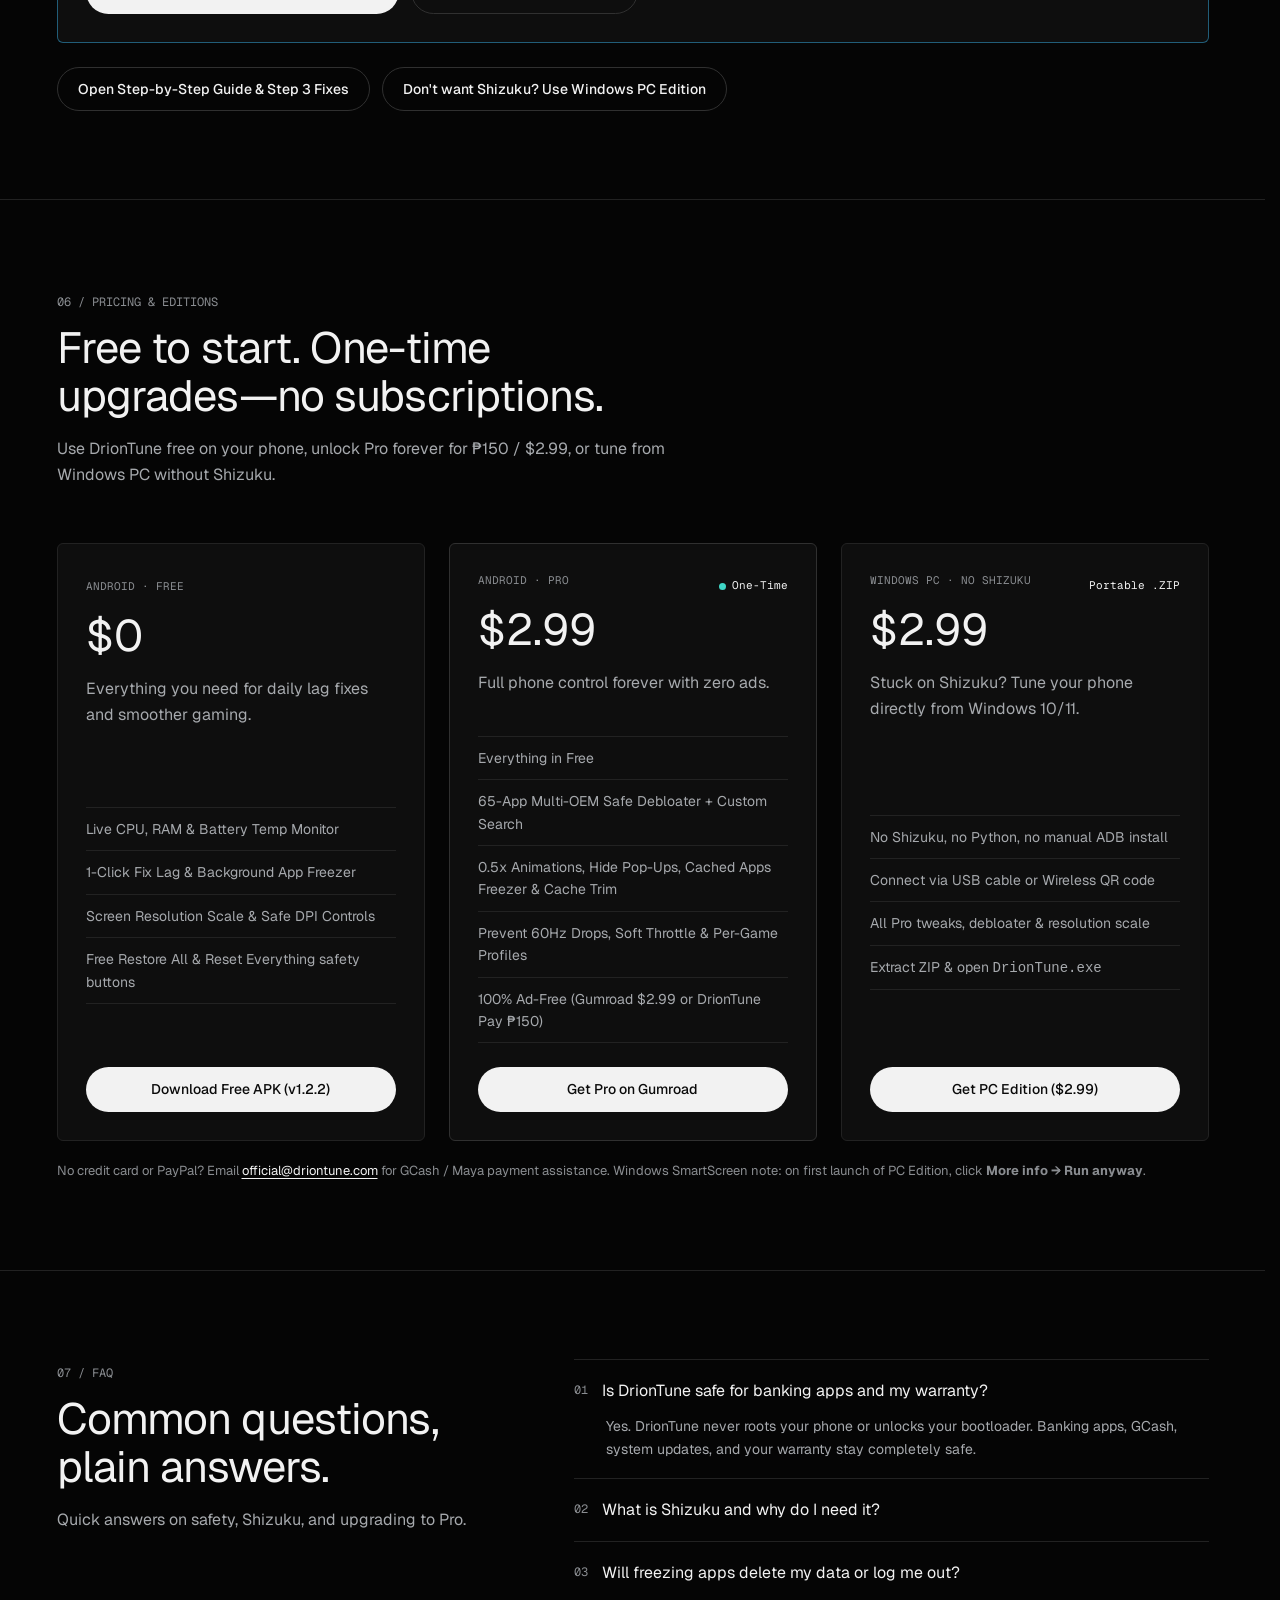
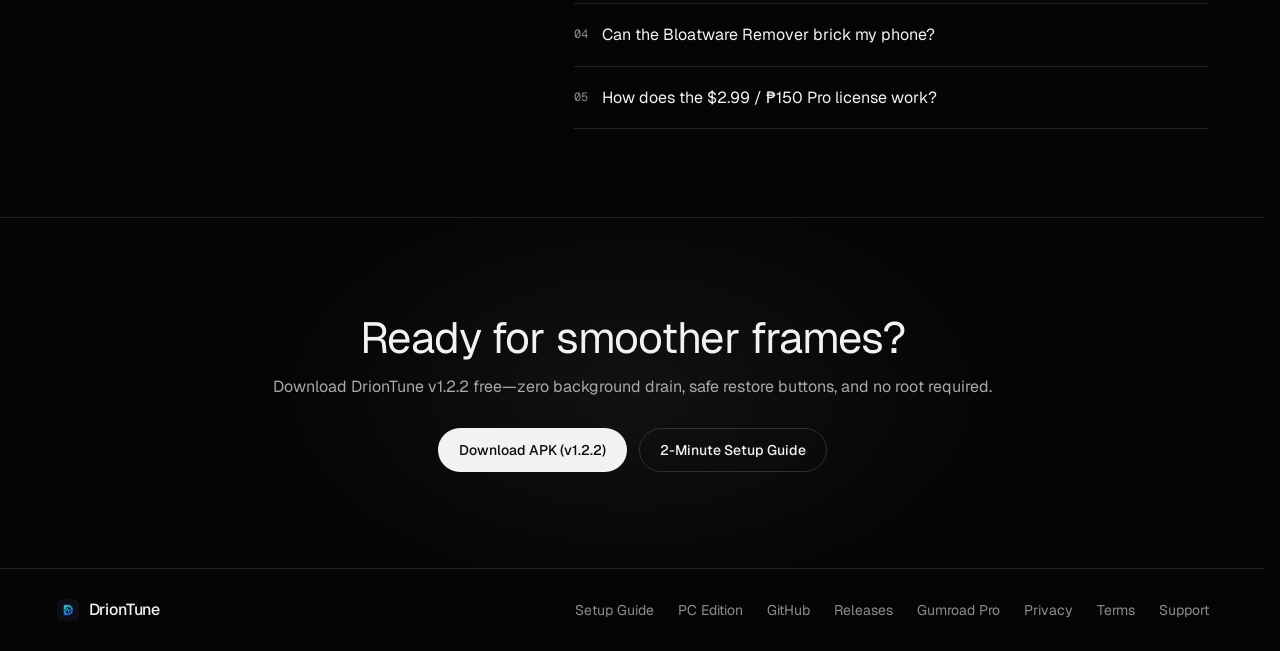
==== commit f281f5c0: "Update landing SEO, canonicals, and support email to driontune.com" ====
--- a/docs/index.html
+++ b/docs/index.html
@@ -7,22 +7,23 @@
   <meta name="description" content="Stop lag, stuttering, and background battery drain in MLBB, CODM, PUBG, and Genshin on Android 11–16. Pause background apps, remove bloatware, and boost FPS without root." />
   <meta name="robots" content="index, follow, max-image-preview:large, max-snippet:-1" />
   <meta name="appbuildersph-verification" content="9spze9i30upgais4jgy0nlxdtaiqwlvo" />
-  <link rel="canonical" href="https://gwenz2.github.io/DrionTune/" />
-  <link rel="icon" href="assets/icon.png" type="image/png" />
+  <link rel="canonical" href="https://driontune.com/" />
+  <link rel="icon" href="https://driontune.com/assets/icon.png" type="image/png" sizes="192x192" />
+  <link rel="apple-touch-icon" href="https://driontune.com/assets/icon.png" />
 
   <!-- Open Graph / Social Preview -->
   <meta property="og:type" content="website" />
   <meta property="og:site_name" content="DrionTune" />
   <meta property="og:title" content="DrionTune — Stop Game Lag on Android (No Root)" />
   <meta property="og:description" content="Pause background apps to 0 RAM & 0 CPU, remove bloatware safely, and boost gaming FPS on Android 11–16 without rooting your phone." />
-  <meta property="og:url" content="https://gwenz2.github.io/DrionTune/" />
-  <meta property="og:image" content="https://gwenz2.github.io/DrionTune/assets/dashboard.jpg" />
+  <meta property="og:url" content="https://driontune.com/" />
+  <meta property="og:image" content="https://driontune.com/assets/dashboard.jpg" />
 
   <!-- Twitter / X Card -->
   <meta name="twitter:card" content="summary_large_image" />
   <meta name="twitter:title" content="DrionTune — Stop Game Lag on Android (No Root)" />
   <meta name="twitter:description" content="Pause background apps, remove bloatware safely, and boost gaming FPS on Android without root." />
-  <meta name="twitter:image" content="https://gwenz2.github.io/DrionTune/assets/dashboard.jpg" />
+  <meta name="twitter:image" content="https://driontune.com/assets/dashboard.jpg" />
 
   <link rel="preconnect" href="https://fonts.googleapis.com" />
   <link rel="preconnect" href="https://fonts.gstatic.com" crossorigin />
@@ -35,10 +36,16 @@
     "@context": "https://schema.org",
     "@graph": [
       {
+        "@type": "WebSite",
+        "name": "DrionTune",
+        "alternateName": "DrionTune Android",
+        "url": "https://driontune.com/"
+      },
+      {
         "@type": "SoftwareApplication",
         "name": "DrionTune",
         "alternateName": "DrionTune Android Performance Suite",
-        "url": "https://gwenz2.github.io/DrionTune/",
+        "url": "https://driontune.com/",
         "downloadUrl": "https://github.com/gwenz2/DrionTune/releases/latest/download/DrionTune-v1.2.2.apk",
         "applicationCategory": "UtilitiesApplication",
         "operatingSystem": "Android 11+, Windows 10/11 (PC Edition)",
@@ -563,7 +570,7 @@
           </div>
         </div>
         <p class="pricing-footnote">
-          No credit card or PayPal? Email <a class="inline-link" href="mailto:balajedriondev@gmail.com">balajedriondev@gmail.com</a> for GCash / Maya payment assistance. Windows SmartScreen note: on first launch of PC Edition, click <strong>More info → Run anyway</strong>.
+          No credit card or PayPal? Email <a class="inline-link" href="mailto:official@driontune.com">official@driontune.com</a> for GCash / Maya payment assistance. Windows SmartScreen note: on first launch of PC Edition, click <strong>More info → Run anyway</strong>.
         </p>
       </div>
     </section>
@@ -628,7 +635,7 @@
         <a href="https://gwennydev.gumroad.com/l/driontune-pro" target="_blank" rel="noopener">Gumroad Pro</a>
         <a href="privacy.html">Privacy</a>
         <a href="terms.html">Terms</a>
-        <a href="mailto:balajedriondev@gmail.com">Support</a>
+        <a href="mailto:official@driontune.com">Support</a>
       </div>
     </div>
   </footer>
